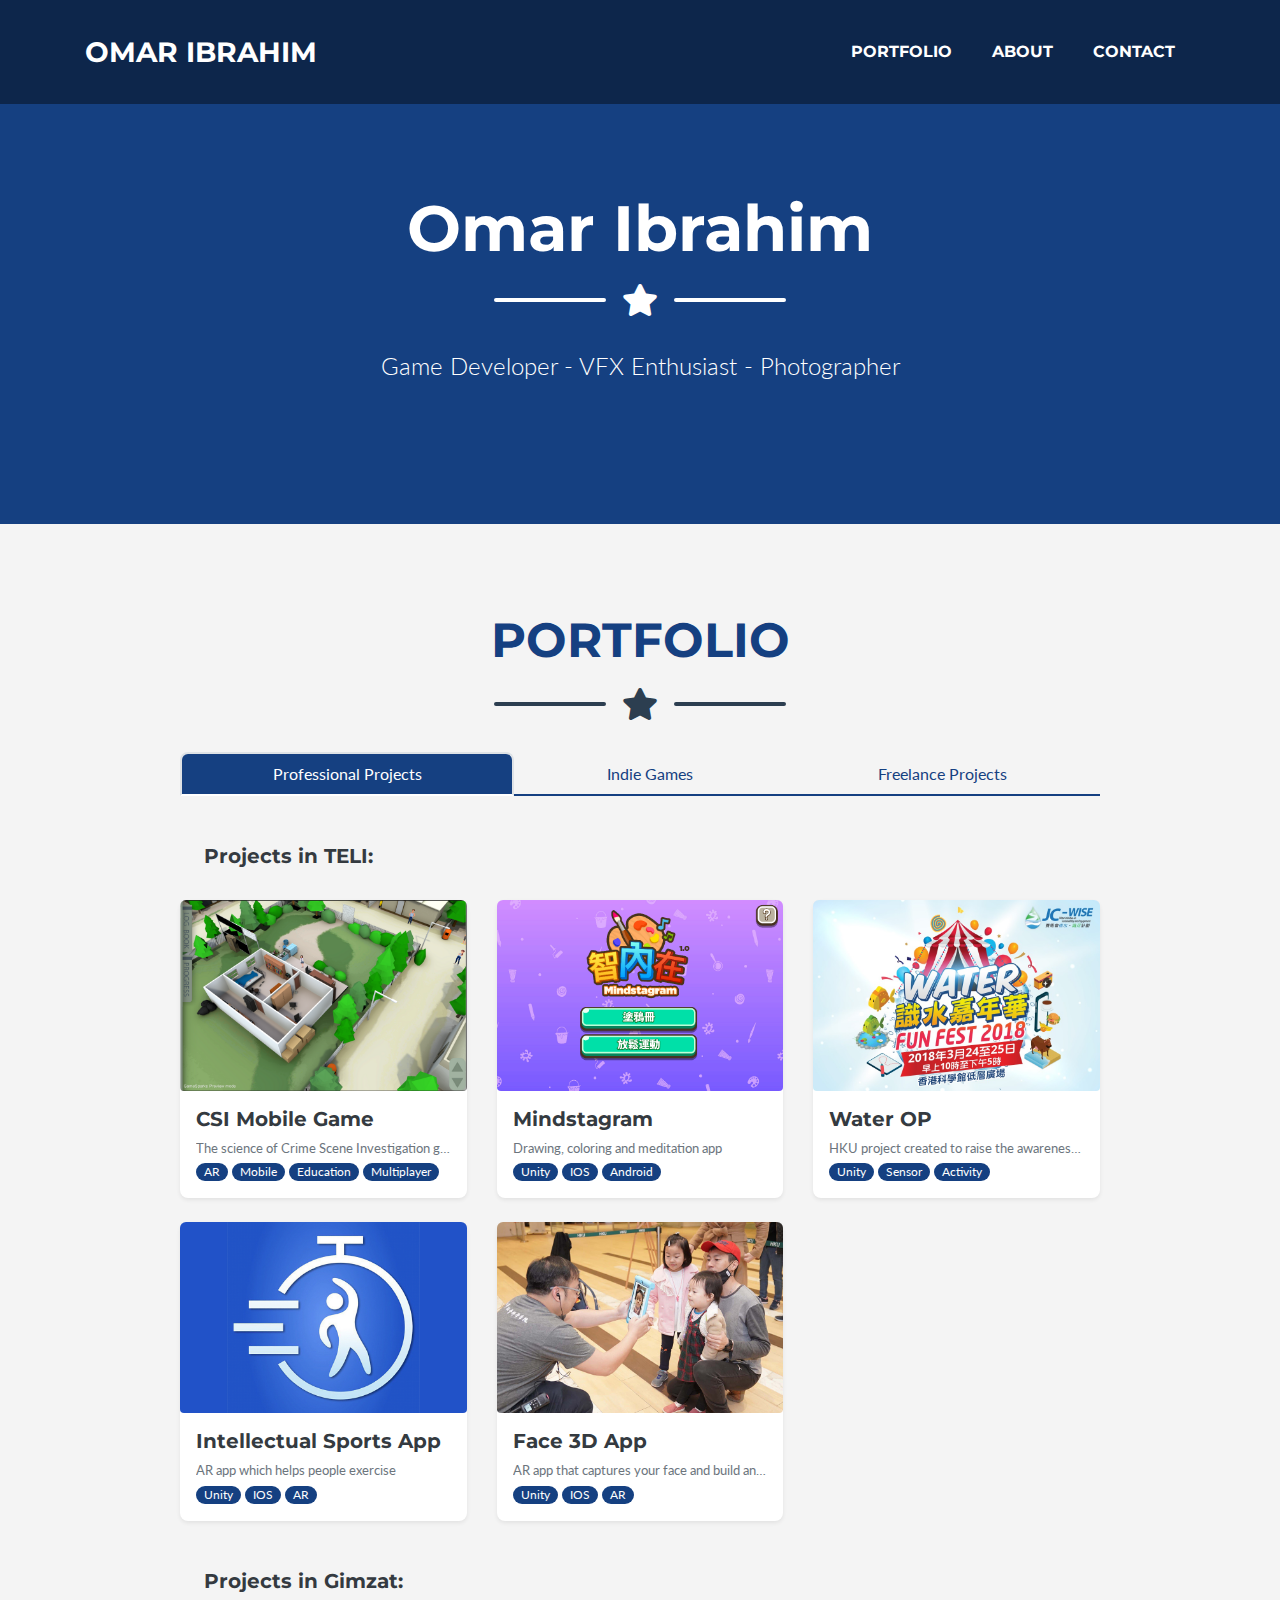
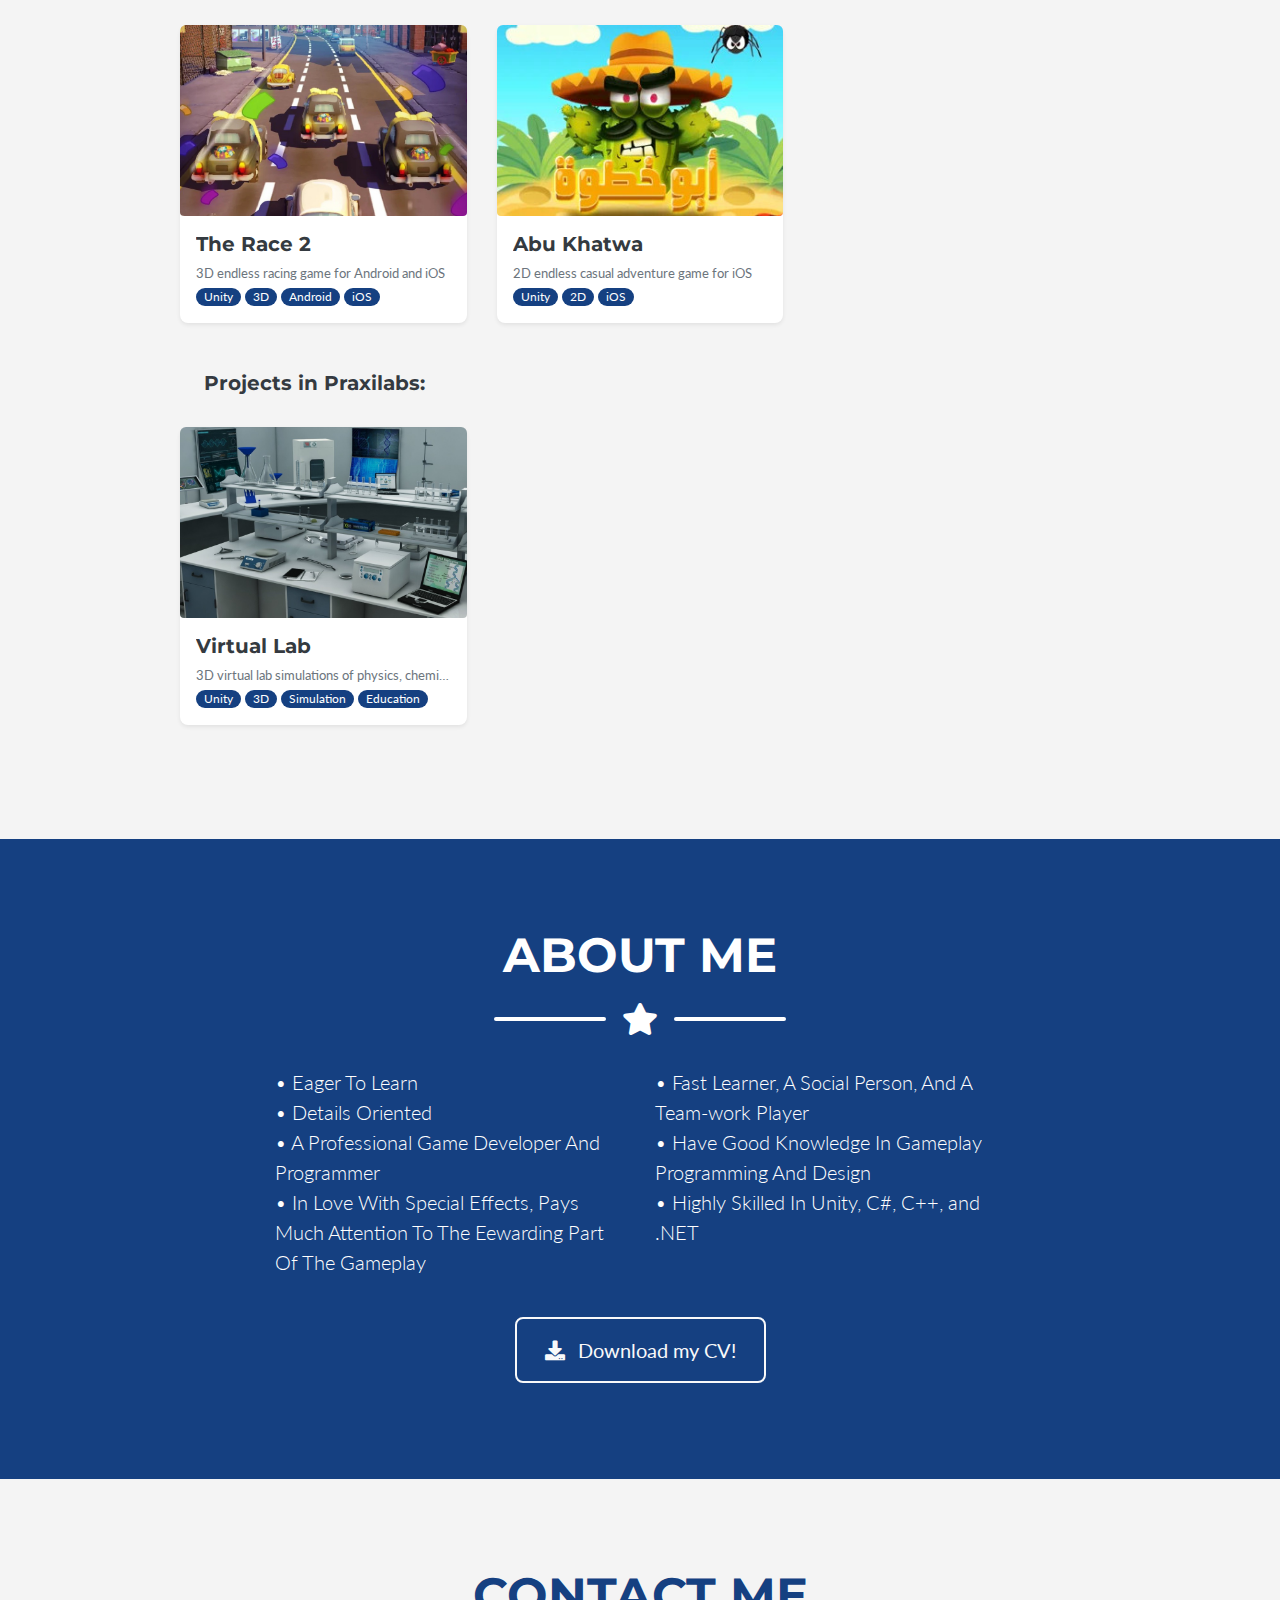
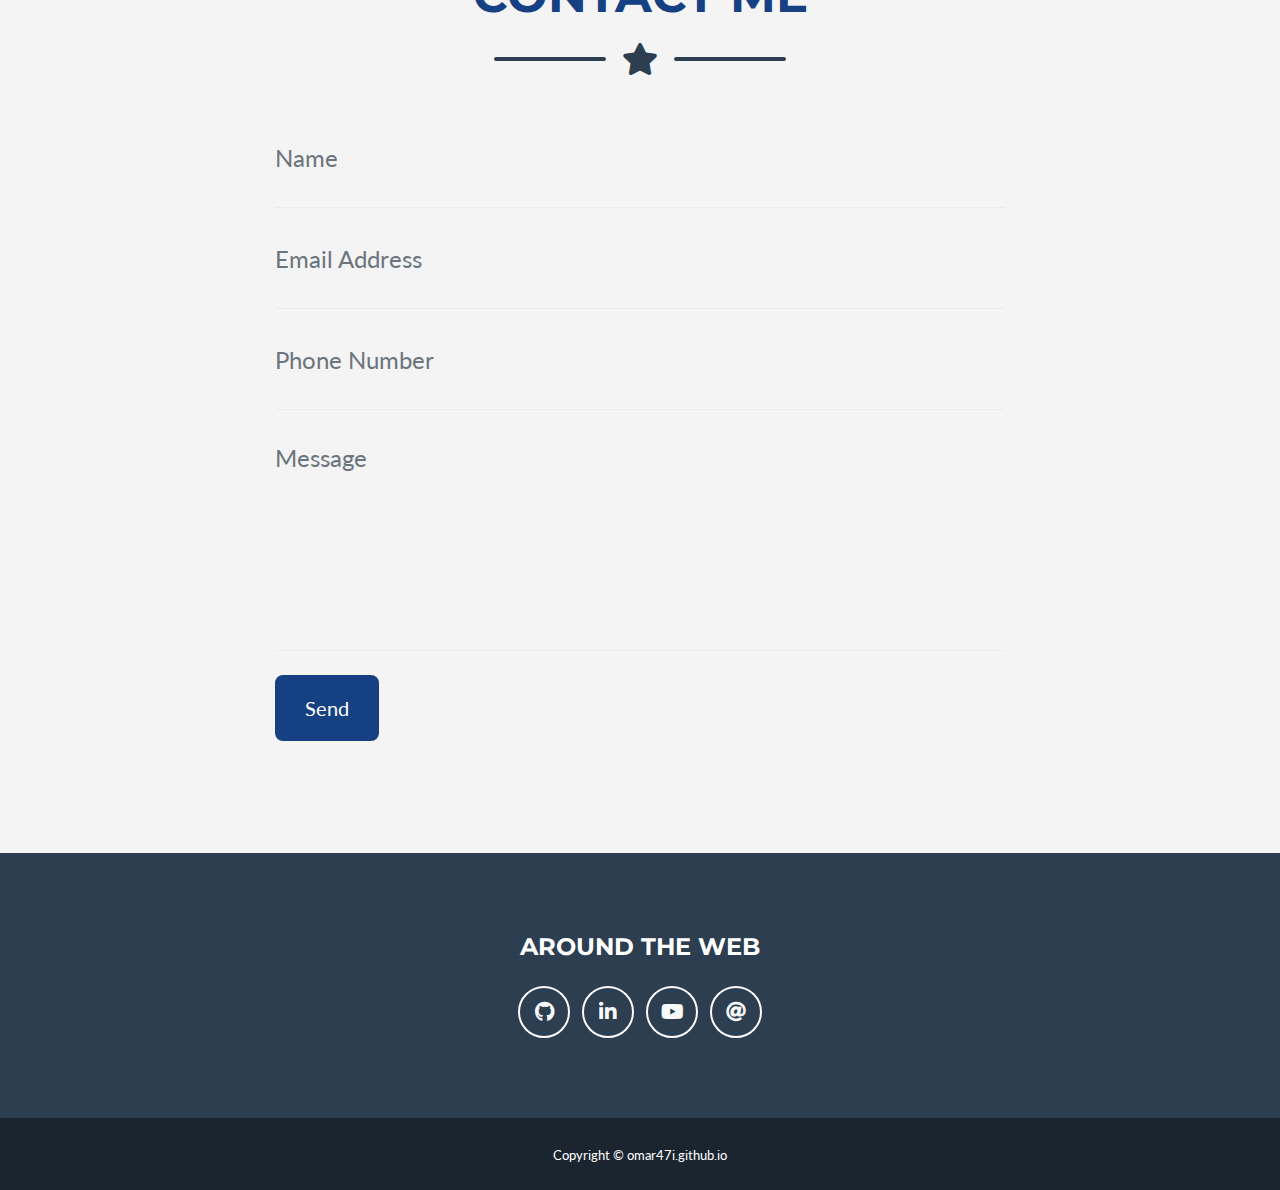
==== index.html @ 3591f4ec "update my CV" ====
﻿<!DOCTYPE html>
<html lang="en">

<head>

    <meta charset="utf-8">
    <meta name="viewport" content="width=device-width, initial-scale=1, shrink-to-fit=no">
    <meta name="description" content="A creative coding ADDICT">
    <meta name="author" content="Omar Ibrahim">

    <title>Omar Ibrahim | Portfolio</title>
    <link rel="shortcut icon" type="image/x-icon" href="favicon.ico" />

    <!-- Custom fonts for this theme -->
    <link href="vendor/fontawesome-free/css/all.min.css" rel="stylesheet" type="text/css">
    <link href="https://fonts.googleapis.com/css?family=Montserrat:400,700" rel="stylesheet" type="text/css">
    <link href="https://fonts.googleapis.com/css?family=Lato:400,700,400italic,700italic" rel="stylesheet"
        type="text/css">

    <!-- Theme CSS -->
    <link href="css/freelancer.css" rel="stylesheet">

</head>

<body id="page-top">

    <!-- Navigation -->
    <nav class="navbar navbar-expand-lg bg-secondary text-uppercase fixed-top" id="mainNav">
        <div class="container">
            <a class="navbar-brand js-scroll-trigger" href="#page-top">Omar Ibrahim</a>
            <button
                class="navbar-toggler navbar-toggler-right text-uppercase font-weight-bold bg-primary text-white rounded"
                type="button" data-toggle="collapse" data-target="#navbarResponsive" aria-controls="navbarResponsive"
                aria-expanded="false" aria-label="Toggle navigation">
                Menu
                <i class="fas fa-bars"></i>
            </button>
            <div class="collapse navbar-collapse" id="navbarResponsive">
                <ul class="navbar-nav ml-auto">
                    <li class="nav-item mx-0 mx-lg-1">
                        <a class="nav-link py-3 px-0 px-lg-3 rounded js-scroll-trigger" href="#portfolio">Portfolio</a>
                    </li>
                    <li class="nav-item mx-0 mx-lg-1">
                        <a class="nav-link py-3 px-0 px-lg-3 rounded js-scroll-trigger" href="#about">About</a>
                    </li>
                    <li class="nav-item mx-0 mx-lg-1">
                        <a class="nav-link py-3 px-0 px-lg-3 rounded js-scroll-trigger" href="#contact">Contact</a>
                    </li>
                </ul>
            </div>
        </div>
    </nav>

    <!-- Masthead -->
    <header class="masthead bg-primary text-white text-center">
        <div class="container d-flex align-items-center flex-column">

            <!-- Masthead Avatar Image -->
            <!--<img class="masthead-avatar mb-5" src="img/avataaars.svg" alt="">-->

            <!-- Masthead Heading -->
            <h1 class="masthead-heading <!--text-uppercase--> mb-0">Omar Ibrahim</h1>

            <!-- Icon Divider -->
            <div class="divider-custom divider-light">
                <div class="divider-custom-line"></div>
                <div class="divider-custom-icon">
                    <i class="fas fa-star"></i>
                </div>
                <div class="divider-custom-line"></div>
            </div>

            <!-- Masthead Subheading -->
            <p class="masthead-subheading font-weight-light mb-0">Game Developer - VFX Enthusiast - Photographer</p>
            <div class="divider-custom divider-light">
            </div>
            <!-- <a href="https://www.youracclaim.com/badges/35ee128e-a059-42f3-84da-2f9c64f313df" target="_blank">
                <img class="masthead-avatar" src="img/Cert.png" alt="">
            </a> -->
        </div>
    </header>

    <!-- Portfolio Section -->
    <section class="page-section portfolio" id="portfolio">
        <div class="container">

            <!-- Portfolio Section Heading -->
            <h2 class="page-section-heading text-center text-uppercase text-secondary mb-0">Portfolio</h2>

            <!-- Icon Divider -->
            <div class="divider-custom">
                <div class="divider-custom-line"></div>
                <div class="divider-custom-icon">
                    <i class="fas fa-star"></i>
                </div>
                <div class="divider-custom-line"></div>
            </div>

            <!-- tabs -->
            <div class="row justify-content-md-center">
                <div class="col-xs-10 col-md-10 col-xl-10">
                    <ul class="nav nav-tabs nav-pills nav-fill " role="tablist">

                        <li class="nav-item"> <a class="active nav-link" id="nav-professional-tab" data-toggle="tab"
                                href="#nav-professional" role="tab" aria-controls="nav-professional"
                                aria-selected="true">Professional Projects</a> </li>
                        <li class="nav-item"> <a class="nav-link" id="nav-indie-tab" data-toggle="tab" href="#nav-indie"
                                role="tab" aria-controls="nav-indie" aria-selected="false">Indie Games</a> </li>
                        <li class="nav-item"> <a class="nav-link" id="nav-freelance-tab" data-toggle="tab"
                                href="#nav-freelance" role="tab" aria-controls="nav-freelance"
                                aria-selected="false">Freelance Projects</a> </li>
                    </ul>
                    <div class="tab-content py-4 px-3 px-sm-0" id="nav-tabContent">

                        <!-- Indie Games -->
                        <div class="tab-pane fade" id="nav-indie" role="tabpanel" aria-labelledby="nav-indie-tab">
                            <div class="row">
                                <!-- Portfolio Item 1 -->
                                <div class="col-lg-4 col-md-6 mb-4">
                                    <div class=" bg-white rounded shadow-sm">
                                        <img src="img/portfolio/Snake3DMobile2App.png" alt=""
                                            class="img-fluid card-img-top">
                                        <div class="p-3 d-block">
                                            <h5> <a class="text-dark d-block text-truncate stretched-link"
                                                    data-toggle="modal" href="#modalSnake3DMobile">Snake 3D Mobile</a>
                                            </h5>
                                            <p class="d-block text-truncate small text-muted mb-0">Classic snake game
                                                ported from a PC project</p>
                                            <div class="badge badge-primary px-2 rounded-pill font-weight-normal">Unity
                                            </div>
                                            <div class="badge badge-primary px-2 rounded-pill font-weight-normal">
                                                Android</div>
                                            <div class="badge badge-primary px-2 rounded-pill font-weight-normal">
                                                Indie</div>
                                        </div>
                                    </div>
                                </div>

                                <!-- Portfolio Item 2 -->
                                <div class="col-lg-4 col-md-6 mb-4">
                                    <div class=" bg-white rounded shadow-sm">
                                        <img src="img/portfolio/memoryMatchOverwatchApp.png" alt=""
                                            class="img-fluid card-img-top">
                                        <div class="p-3 d-block">
                                            <h5> <a class="text-dark d-block text-truncate stretched-link"
                                                    data-toggle="modal" href="#modalMemoryMatchOverwatch">Memory Match -
                                                    Overwatch</a>
                                            </h5>
                                            <p class="d-block text-truncate small text-muted mb-0">Memory Matching cards
                                                game for mobile devices</p>
                                            <div class="badge badge-primary px-2 rounded-pill font-weight-normal">Unity
                                            </div>
                                            <div class="badge badge-primary px-2 rounded-pill font-weight-normal">2D
                                            </div>
                                            <div class="badge badge-primary px-2 rounded-pill font-weight-normal">
                                                Android</div>
                                        </div>
                                    </div>
                                </div>

                                <!-- Portfolio Item 3 -->
                                <div class="col-lg-4 col-md-6 mb-4">
                                    <div class=" bg-white rounded shadow-sm">
                                        <img src="img/portfolio/minesSweperApp.PNG" alt=""
                                            class="img-fluid card-img-top">
                                        <div class="p-3 d-block">
                                            <h5> <a class="text-dark d-block text-truncate stretched-link"
                                                    data-toggle="modal" href="#modalMinesSweeper">Mines Sweeper</a>
                                            </h5>
                                            <p class="d-block text-truncate small text-muted mb-0">a HTML 5 game made
                                                with pixi js</p>
                                            <div class="badge badge-primary px-2 rounded-pill font-weight-normal">HTML5
                                            </div>
                                            <div class="badge badge-primary px-2 rounded-pill font-weight-normal">2D
                                            </div>
                                            <div class="badge badge-primary px-2 rounded-pill font-weight-normal">
                                                PixiJS</div>
                                            <div class="badge badge-primary px-2 rounded-pill font-weight-normal">
                                                Web</div>
                                        </div>
                                    </div>
                                </div>

                                <!-- Portfolio Item 4 -->
                                <div class="col-lg-4 col-md-6 mb-4">
                                    <div class=" bg-white rounded shadow-sm">
                                        <img src="img/portfolio/verticalSlicesApp.png" alt=""
                                            class="img-fluid card-img-top">
                                        <div class="p-3 d-block">
                                            <h5> <a class="text-dark d-block text-truncate stretched-link"
                                                    data-toggle="modal" href="#modalVerticalSlices">Vertical Slices</a>
                                            </h5>
                                            <p class="d-block text-truncate small text-muted mb-0">a collection of
                                                different vertical slices</p>
                                            <div class="badge badge-primary px-2 rounded-pill font-weight-normal">Unity
                                            </div>
                                            <div class="badge badge-primary px-2 rounded-pill font-weight-normal">2D
                                            </div>
                                            <div class="badge badge-primary px-2 rounded-pill font-weight-normal">
                                                VerticalSlice</div>
                                        </div>
                                    </div>
                                </div>
                            </div>
                        </div>

                        <!-- Freelance Projects -->
                        <div class="tab-pane fade" id="nav-freelance" role="tabpanel"
                            aria-labelledby="nav-freelance-tab">
                            <div class="row">
                                <!-- Portfolio Item 1 -->
                                <div class="col-lg-4 col-md-6 mb-4">
                                    <div class=" bg-white rounded shadow-sm">
                                        <img src="img/portfolio/rlosApp1.jpg" alt="" class="img-fluid card-img-top">
                                        <div class="p-3 d-block">
                                            <h5> <a class="text-dark d-block text-truncate stretched-link"
                                                    data-toggle="modal" href="#modalRLOs">RLOs - Educational Games</a>
                                            </h5>
                                            <p class="d-block text-truncate small text-muted mb-0">RLOs - Educational
                                                Games</p>
                                            <div class="badge badge-primary px-2 rounded-pill font-weight-normal">Unity
                                            </div>
                                            <div class="badge badge-primary px-2 rounded-pill font-weight-normal">
                                                Android</div>
                                            <div class="badge badge-primary px-2 rounded-pill font-weight-normal">
                                                iOS</div>
                                            <div class="badge badge-primary px-2 rounded-pill font-weight-normal">
                                                Web</div>
                                        </div>
                                    </div>
                                </div>

                            </div>
                        </div>

                        <!-- Professional Projects -->
                        <div class="tab-pane fade show active" id="nav-professional" role="tabpanel"
                            aria-labelledby="nav-professional-tab">

                            <h5 class=" text-dark p-4">Projects in TELI:</h5>
                            <div class="row">
                                <!-- Portfolio Item 1 -->
                                <div class="col-lg-4 col-md-6 mb-4">
                                    <div class=" bg-white rounded shadow-sm">
                                        <img src="img/portfolio/CSI1.png" alt="" class="img-fluid card-img-top">
                                        <div class="p-3 d-block">
                                            <h5> <a class="text-dark d-block text-truncate stretched-link"
                                                    data-toggle="modal" href="#modalCSIGame">CSI Mobile Game</a></h5>
                                            <p class="d-block text-truncate small text-muted mb-0">The science of Crime
                                                Scene Investigation game</p>
                                            <div class="badge badge-primary px-2 rounded-pill font-weight-normal">AR
                                            </div>
                                            <div class="badge badge-primary px-2 rounded-pill font-weight-normal">Mobile
                                            </div>
                                            <div class="badge badge-primary px-2 rounded-pill font-weight-normal">
                                                Education</div>
                                            <div class="badge badge-primary px-2 rounded-pill font-weight-normal">
                                                Multiplayer</div>
                                        </div>
                                    </div>
                                </div>
                                <!-- Portfolio Item 2 -->
                                <div class="col-lg-4 col-md-6 mb-4">
                                    <div class=" bg-white rounded shadow-sm">
                                        <img src="img/portfolio/coloringApp.png" alt="" class="img-fluid card-img-top">
                                        <div class="p-3 d-block">
                                            <h5> <a class="text-dark d-block text-truncate stretched-link"
                                                    data-toggle="modal" href="#modalColoringApp">Mindstagram</a></h5>
                                            <p class="d-block text-truncate small text-muted mb-0">Drawing, coloring and
                                                meditation app</p>
                                            <div class="badge badge-primary px-2 rounded-pill font-weight-normal">Unity
                                            </div>
                                            <div class="badge badge-primary px-2 rounded-pill font-weight-normal">IOS
                                            </div>
                                            <div class="badge badge-primary px-2 rounded-pill font-weight-normal">
                                                Android</div>
                                        </div>
                                    </div>
                                </div>
                                <!-- Portfolio Item 3 -->
                                <div class="col-lg-4 col-md-6 mb-4">
                                    <div class=" bg-white rounded shadow-sm">
                                        <img src="img/portfolio/w00.jpg" alt="" class="img-fluid card-img-top">
                                        <div class="p-3 d-block">
                                            <h5> <a class="text-dark d-block text-truncate stretched-link"
                                                    data-toggle="modal" href="#modalWaterOP">Water OP</a></h5>
                                            <p class="d-block text-truncate small text-muted mb-0">HKU project created
                                                to raise
                                                the awareness of water
                                            </p>
                                            <div class="badge badge-primary px-2 rounded-pill font-weight-normal">Unity
                                            </div>
                                            <div class="badge badge-primary px-2 rounded-pill font-weight-normal">Sensor
                                            </div>
                                            <div class="badge badge-primary px-2 rounded-pill font-weight-normal">
                                                Activity</div>
                                        </div>
                                    </div>
                                </div>
                                <!-- Portfolio Item 4 -->
                                <div class="col-lg-4 col-md-6 mb-4">
                                    <div class=" bg-white rounded shadow-sm">
                                        <img src="img/portfolio/intellectualApp.jpg" alt=""
                                            class="img-fluid card-img-top">
                                        <div class="p-3 d-block">
                                            <h5> <a class="text-dark d-block text-truncate stretched-link"
                                                    data-toggle="modal" href="#modalIntellectualSportsApp">Intellectual
                                                    Sports App</a></h5>
                                            <p class="d-block text-truncate small text-muted mb-0">AR app which helps
                                                people exercise</p>
                                            <div class="badge badge-primary px-2 rounded-pill font-weight-normal">Unity
                                            </div>
                                            <div class="badge badge-primary px-2 rounded-pill font-weight-normal">IOS
                                            </div>
                                            <div class="badge badge-primary px-2 rounded-pill font-weight-normal">
                                                AR</div>
                                        </div>
                                    </div>
                                </div>
                                <!-- Portfolio Item 5 -->
                                <div class="col-lg-4 col-md-6 mb-4">
                                    <div class=" bg-white rounded shadow-sm">
                                        <img src="img/portfolio/face3dAvatarApp3.jpg" alt=""
                                            class="img-fluid card-img-top">
                                        <div class="p-3 d-block">
                                            <h5> <a class="text-dark d-block text-truncate stretched-link"
                                                    data-toggle="modal" href="#modalFace3DApp">Face 3D App</a></h5>
                                            <p class="d-block text-truncate small text-muted mb-0">AR app that captures
                                                your face and build an Avatar
                                                out of it
                                            </p>
                                            <div class="badge badge-primary px-2 rounded-pill font-weight-normal">Unity
                                            </div>
                                            <div class="badge badge-primary px-2 rounded-pill font-weight-normal">IOS
                                            </div>
                                            <div class="badge badge-primary px-2 rounded-pill font-weight-normal">
                                                AR</div>
                                        </div>
                                    </div>
                                </div>
                            </div>

                            <h5 class=" text-dark p-4">Projects in Gimzat:</h5>
                            <div class="row">
                                <!-- Portfolio Item 1 -->
                                <div class="col-lg-4 col-md-6 mb-4">
                                    <div class=" bg-white rounded shadow-sm">
                                        <img src="img/portfolio/theraceApp.jpg" alt="" class="img-fluid card-img-top">
                                        <div class="p-3 d-block">
                                            <h5> <a class="text-dark d-block text-truncate stretched-link"
                                                    data-toggle="modal" href="#modalTheRace2">The Race 2</a></h5>
                                            <p class="d-block text-truncate small text-muted mb-0">3D endless racing
                                                game for Android and iOS</p>
                                            <div class="badge badge-primary px-2 rounded-pill font-weight-normal">Unity
                                            </div>
                                            <div class="badge badge-primary px-2 rounded-pill font-weight-normal">3D
                                            </div>
                                            <div class="badge badge-primary px-2 rounded-pill font-weight-normal">
                                                Android</div>
                                            <div class="badge badge-primary px-2 rounded-pill font-weight-normal">
                                                iOS</div>
                                        </div>
                                    </div>
                                </div>
                                <!-- Portfolio Item 2 -->
                                <div class="col-lg-4 col-md-6 mb-4">
                                    <div class=" bg-white rounded shadow-sm">
                                        <img src="img/portfolio/abuKhatwaAppSmall.jpg" alt=""
                                            class="img-fluid card-img-top">
                                        <div class="p-3 d-block">
                                            <h5> <a class="text-dark d-block text-truncate stretched-link"
                                                    data-toggle="modal" href="#modalAbuKhatwa">Abu Khatwa</a></h5>
                                            <p class="d-block text-truncate small text-muted mb-0">2D endless casual
                                                adventure
                                                game for iOS</p>
                                            <div class="badge badge-primary px-2 rounded-pill font-weight-normal">Unity
                                            </div>
                                            <div class="badge badge-primary px-2 rounded-pill font-weight-normal">2D
                                            </div>
                                            <div class="badge badge-primary px-2 rounded-pill font-weight-normal">
                                                iOS</div>
                                        </div>
                                    </div>
                                </div>

                            </div>

                            <h5 class=" text-dark p-4">Projects in Praxilabs:</h5>
                            <div class="row">
                                <!-- Portfolio Item 1 -->
                                <div class="col-lg-4 col-md-6 mb-4">
                                    <div class=" bg-white rounded shadow-sm">
                                        <img src="img/portfolio/praxilabs.jpg" alt="" class="img-fluid card-img-top">
                                        <div class="p-3 d-block">
                                            <h5> <a class="text-dark d-block text-truncate stretched-link"
                                                    data-toggle="modal" href="#modalVirtualLab">Virtual Lab</a></h5>
                                            <p class="d-block text-truncate small text-muted mb-0">3D virtual lab
                                                simulations of physics, chemistry and biology</p>
                                            <div class="badge badge-primary px-2 rounded-pill font-weight-normal">Unity
                                            </div>
                                            <div class="badge badge-primary px-2 rounded-pill font-weight-normal">3D
                                            </div>
                                            <div class="badge badge-primary px-2 rounded-pill font-weight-normal">
                                                Simulation</div>
                                            <div class="badge badge-primary px-2 rounded-pill font-weight-normal">
                                                Education</div>
                                        </div>
                                    </div>
                                </div>
                            </div>

                        </div>
                    </div>

                </div>
            </div>
            <!-- /.tabs -->
        </div>
    </section>

    <!-- About Section -->
    <section class="page-section bg-primary text-white mb-0" id="about">
        <div class="container">

            <!-- About Section Heading -->
            <h2 class="page-section-heading text-center text-uppercase text-white">About Me</h2>

            <!-- Icon Divider -->
            <div class="divider-custom divider-light">
                <div class="divider-custom-line"></div>
                <div class="divider-custom-icon">
                    <i class="fas fa-star"></i>
                </div>
                <div class="divider-custom-line"></div>
            </div>

            <!-- About Section Content -->
            <div class="row">
                <div class="col-lg-4 ml-auto">
                    <!--<p class="lead">Freelancer is a free bootstrap theme created by Start Bootstrap. The download includes the complete source files including HTML, CSS, and JavaScript as well as optional SASS stylesheets for easy customization.</p>-->
                    <p class="lead">
                        • Eager To Learn<br />
                        • Details Oriented<br />
                        • A Professional Game Developer And Programmer<br />
                        • In Love With Special Effects, Pays Much Attention To The Eewarding Part Of The Gameplay</p>
                </div>
                <div class="col-lg-4 mr-auto">
                    <!--<p class="lead">You can create your own custom avatar for the masthead, change the icon in the dividers, and add your email address to the contact form to make it fully functional!</p>-->
                    <p class="lead">
                        • Fast Learner, A Social Person, And A Team-work Player<br />
                        • Have Good Knowledge In Gameplay Programming And Design<br />
                        • Highly Skilled In Unity, C#, C++, and .NET</p>
                </div>
            </div>

            <!-- About Section Button -->
            <div class="text-center mt-4">
                <a class="btn btn-xl btn-outline-light" href="OmarIbrahimCV.pdf" target="_blank" download>
                    <i class="fas fa-download mr-2"></i>
                    Download my CV!
                </a>
            </div>

        </div>
    </section>

    <!-- Contact Section -->
    <section class="page-section" id="contact">
        <div class="container">

            <!-- Contact Section Heading -->
            <h2 class="page-section-heading text-center text-uppercase text-secondary mb-0">Contact Me</h2>

            <!-- Icon Divider -->
            <div class="divider-custom">
                <div class="divider-custom-line"></div>
                <div class="divider-custom-icon">
                    <i class="fas fa-star"></i>
                </div>
                <div class="divider-custom-line"></div>
            </div>

            <!-- Contact Section Form -->
            <div class="row">
                <div class="col-lg-8 mx-auto">
                    <!-- To configure the contact form email address, go to mail/contact_me.php and update the email address in the PHP file on line 19. -->
                    <form name="sentMessage" id="contactForm" novalidate="novalidate">
                        <div class="control-group">
                            <div class="form-group floating-label-form-group controls mb-0 pb-2">
                                <label>Name</label>
                                <input class="form-control" id="name" type="text" placeholder="Name" required="required"
                                    data-validation-required-message="Please enter your name.">
                                <p class="help-block text-danger"></p>
                            </div>
                        </div>
                        <div class="control-group">
                            <div class="form-group floating-label-form-group controls mb-0 pb-2">
                                <label>Email Address</label>
                                <input class="form-control" id="email" type="email" placeholder="Email Address"
                                    required="required"
                                    data-validation-required-message="Please enter your email address.">
                                <p class="help-block text-danger"></p>
                            </div>
                        </div>
                        <div class="control-group">
                            <div class="form-group floating-label-form-group controls mb-0 pb-2">
                                <label>Phone Number</label>
                                <input class="form-control" id="phone" type="tel" placeholder="Phone Number"
                                    required="required"
                                    data-validation-required-message="Please enter your phone number.">
                                <p class="help-block text-danger"></p>
                            </div>
                        </div>
                        <div class="control-group">
                            <div class="form-group floating-label-form-group controls mb-0 pb-2">
                                <label>Message</label>
                                <textarea class="form-control" id="message" rows="5" placeholder="Message"
                                    required="required"
                                    data-validation-required-message="Please enter a message."></textarea>
                                <p class="help-block text-danger"></p>
                            </div>
                        </div>
                        <br>
                        <div id="success"></div>
                        <div class="form-group">
                            <button type="submit" class="btn btn-primary btn-xl" id="sendMessageButton">Send</button>
                        </div>
                    </form>
                </div>
            </div>

        </div>
    </section>

    <!-- Footer -->
    <footer class="footer text-center">
        <div class="container">
            <div class="row">

                <!-- Footer Location -->
                <!--<div class="col-lg-4 mb-5 mb-lg-0">
          <h4 class="text-uppercase mb-4">Location</h4>
          <p class="lead mb-0">2215 John Daniel Drive
            <br>Clark, MO 65243</p>
        </div>-->

                <!-- Footer Social Icons -->
                <div class="col-lg-12 mb-5 mb-lg-0">
                    <h4 class="text-uppercase mb-4">Around the Web</h4>
                    <a class="btn btn-outline-light btn-social mx-1" href="https://github.com/omar47i" target="_blank">
                        <i class="fab fa-fw fa-github"></i>

                    </a>
                    <a class="btn btn-outline-light btn-social mx-1"
                        href="https://www.linkedin.com/in/omar-ibrahim-2510b7a6" target="_blank">
                        <i class="fab fa-fw fa-linkedin-in"></i>
                    </a>
                    <a class="btn btn-outline-light btn-social mx-1"
                        href="https://www.youtube.com/channel/UC0ctLPGjaDd4ZpjNkvMKn-g" target="_blank">
                        <i class="fab fa-fw fa-youtube"></i>
                    </a>
                    <a class="btn btn-outline-light btn-social mx-1" href="mailto:os1991ai@gmail.com" target="_blank">
                        <i class="fas fa-fw fa-at"></i>
                    </a>
                </div>

                <!-- Footer About Text -->
                <!--<div class="col-lg-4">
          <h4 class="text-uppercase mb-4">About Freelancer</h4>
          <p class="lead mb-0">Freelance is a free to use, MIT licensed Bootstrap theme created by
            <a href="http://startbootstrap.com">Start Bootstrap</a>.</p>
        </div>-->

            </div>
        </div>
    </footer>

    <!-- Copyright Section -->
    <section class="copyright py-4 text-center text-white">
        <div class="container">
            <small>Copyright &copy; omar47i.github.io</small>
        </div>
    </section>

    <!-- Scroll to Top Button (Only visible on small and extra-small screen sizes) -->
    <div class="scroll-to-top d-lg-none position-fixed ">
        <a class="js-scroll-trigger d-block text-center text-white rounded" href="#page-top">
            <i class="fa fa-chevron-up"></i>
        </a>
    </div>

    <!-- Portfolio Modals -->

    <!-- Portfolio Modal 1 -->
    <div class="portfolio-modal modal fade" id="modalBookAsset" tabindex="-1" role="dialog"
        aria-labelledby="portfolioModal1Label" aria-hidden="true">
        <div class="modal-dialog modal-xl" role="document">
            <div class="modal-content">
                <button type="button" class="close" data-dismiss="modal" aria-label="Close">
                    <span aria-hidden="true">
                        <i class="fas fa-times"></i>
                    </span>
                </button>
                <div class="modal-body text-center">
                    <div class="container">
                        <div class="row justify-content-center">
                            <div class="col-lg-8">
                                <!-- Portfolio Modal - Title -->
                                <h2 class="portfolio-modal-title text-secondary text-uppercase mb-0">Book - Page Curl
                                </h2>
                                <!-- Icon Divider -->
                                <div class="divider-custom">
                                    <div class="divider-custom-line"></div>
                                    <div class="divider-custom-icon">
                                        <i class="fas fa-star"></i>
                                    </div>
                                    <div class="divider-custom-line"></div>
                                </div>
                                <!-- Portfolio Modal - Image -->
                                <img class="img-fluid rounded mb-5" src="img/portfolio/bookPro.jpg" alt="">
                                <!-- Portfolio Modal - Text -->
                                <p class="mb-3"><a
                                        href="https://assetstore.unity.com/packages/tools/gui/book-page-curl-pro-77222"
                                        target="_blank">Book - Page Curl Pro</a> is a Unity3d asset that can help you to
                                    create a book with page curling effect using Unity3d native GUI system (UGUI). The
                                    asset supports different Canvas modes, transparent pages and adding UI elements in
                                    pages</p>
                                <p class="mb-3"><a
                                        href="http://www.cheesegames.net/games/1100/index.php?gameDataId=1100/"
                                        target="_blank">Live WebGL Demo</a> </p>
                                <p class="mb-3">The Pro version is much more harder to configure than the free version,
                                    if you don't need the extra features in the pro version just download the free
                                    version <a href="http://u3d.as/odF" target="_blank">Here</a> </p>
                                <div class="embed-responsive embed-responsive-16by9 mb-5">
                                    <iframe class="embed-responsive-item"
                                        src="https://www.youtube.com/embed/lCVxdiJjfC4"></iframe>
                                </div>
                                <button class="btn btn-primary" href="#" data-dismiss="modal">
                                    <i class="fas fa-times fa-fw"></i>
                                    Close Window
                                </button>
                            </div>
                        </div>
                    </div>
                </div>
            </div>
        </div>
    </div>

    <!-- Portfolio Modal 2 -->
    <div class="portfolio-modal modal fade" id="modalRopeEditor" tabindex="-1" role="dialog"
        aria-labelledby="portfolioModal2Label" aria-hidden="true">
        <div class="modal-dialog modal-xl" role="document">
            <div class="modal-content">
                <button type="button" class="close" data-dismiss="modal" aria-label="Close">
                    <span aria-hidden="true">
                        <i class="fas fa-times"></i>
                    </span>
                </button>
                <div class="modal-body text-center">
                    <div class="container">
                        <div class="row justify-content-center">
                            <div class="col-lg-8">
                                <!-- Portfolio Modal - Title -->
                                <h2 class="portfolio-modal-title text-secondary text-uppercase mb-0">2D Rope Editor</h2>
                                <!-- Icon Divider -->
                                <div class="divider-custom">
                                    <div class="divider-custom-line"></div>
                                    <div class="divider-custom-icon">
                                        <i class="fas fa-star"></i>
                                    </div>
                                    <div class="divider-custom-line"></div>
                                </div>
                                <!-- Portfolio Modal - Image -->
                                <img class="img-fluid rounded mb-5" src="img/portfolio/ropeEditorPromo.jpg" alt="">
                                <!-- Portfolio Modal - Text -->
                                <p class="mb-5 text-left"><a
                                        href="https://assetstore.unity.com/packages/tools/sprite-management/2d-rope-editor-62300">2D
                                        Rope Editor</a> is a simple but powerful rope editor for Unity. It is an
                                    enhanced version of the rope editor that I created for my game (<a
                                        href="https://goo.gl/3gttXU">Dabdob</a>).
                                    <br />Features:
                                    <br />• Simple and easy to use.
                                    <br />• Configurable physics.
                                    <br />• Standard editing (shift to add, ctrl to delete, undo, redo, snapping and
                                    aligning).
                                </p>
                                <div class="embed-responsive embed-responsive-16by9 mb-5">
                                    <iframe class="embed-responsive-item"
                                        src="https://www.youtube.com/embed/r4kdLp4dCjc?start=48"></iframe>
                                </div>
                                <button class="btn btn-primary" href="#" data-dismiss="modal">
                                    <i class="fas fa-times fa-fw"></i>
                                    Close Window
                                </button>
                            </div>
                        </div>
                    </div>
                </div>
            </div>
        </div>
    </div>

    <!-- Portfolio Modal 3 -->
    <div class="portfolio-modal modal fade" id="modalCrossSectionShader" tabindex="-1" role="dialog"
        aria-labelledby="portfolioModal3Label" aria-hidden="true">
        <div class="modal-dialog modal-xl" role="document">
            <div class="modal-content">
                <button type="button" class="close" data-dismiss="modal" aria-label="Close">
                    <span aria-hidden="true">
                        <i class="fas fa-times"></i>
                    </span>
                </button>
                <div class="modal-body text-center">
                    <div class="container">
                        <div class="row justify-content-center">
                            <div class="col-lg-8">
                                <!-- Portfolio Modal - Title -->
                                <h2 class="portfolio-modal-title text-secondary text-uppercase mb-0">Cross Sectioning
                                    Shaders</h2>
                                <!-- Icon Divider -->
                                <div class="divider-custom">
                                    <div class="divider-custom-line"></div>
                                    <div class="divider-custom-icon">
                                        <i class="fas fa-star"></i>
                                    </div>
                                    <div class="divider-custom-line"></div>
                                </div>
                                <!-- Portfolio Modal - Image -->
                                <img class="img-fluid rounded mb-5" src="img/portfolio/crossSectionShaderBig.png"
                                    alt="">
                                <!-- Portfolio Modal - Text -->
                                <p class="mb-5"><a
                                        href="https://assetstore.unity.com/packages/vfx/shaders/cross-section-66300"
                                        target="_blank">This Asset</a> includes different shaders to create a cross
                                    sectioning effect (cut part of meshes out), you can do partitioning using single
                                    plane or 3 planes, you can achieve the hatching effect for the cross section with
                                    the provided shaders </p>
                                <p class="mb-5"><a href="https://dandarawy.github.io/Unity3D-Cross-Section-Shader-Demo/"
                                        target="_blank">Live WebGL Demo</a></p>
                                <p class="mb-5"><a href="https://github.com/Dandarawy/Unity3DCrossSectionShader"
                                        target="_blank">Project On Github</a></p>
                                <div class="embed-responsive embed-responsive-16by9 mb-5">
                                    <iframe class="embed-responsive-item"
                                        src="https://www.youtube.com/embed/o8PdPdcbMzk?start=7"></iframe>
                                </div>
                                <button class="btn btn-primary" href="#" data-dismiss="modal">
                                    <i class="fas fa-times fa-fw"></i>
                                    Close Window
                                </button>
                            </div>
                        </div>
                    </div>
                </div>
            </div>
        </div>
    </div>

    <!-- Portfolio Modal 4 -->
    <div class="portfolio-modal modal fade" id="modalPolylineEditor" tabindex="-1" role="dialog"
        aria-labelledby="portfolioModal4Label" aria-hidden="true">
        <div class="modal-dialog modal-xl" role="document">
            <div class="modal-content">
                <button type="button" class="close" data-dismiss="modal" aria-label="Close">
                    <span aria-hidden="true">
                        <i class="fas fa-times"></i>
                    </span>
                </button>
                <div class="modal-body text-center">
                    <div class="container">
                        <div class="row justify-content-center">
                            <div class="col-lg-8">
                                <!-- Portfolio Modal - Title -->
                                <h2 class="portfolio-modal-title text-secondary text-uppercase mb-0">2D Poly-Line Editor
                                    for Unity</h2>
                                <!-- Icon Divider -->
                                <div class="divider-custom">
                                    <div class="divider-custom-line"></div>
                                    <div class="divider-custom-icon">
                                        <i class="fas fa-star"></i>
                                    </div>
                                    <div class="divider-custom-line"></div>
                                </div>
                                <!-- Portfolio Modal - Image -->
                                <img class="img-fluid rounded mb-5" src="img/portfolio/polyLineEditorBig.png" alt="">
                                <!-- Portfolio Modal - Text -->
                                <p class="mb-5">This <a
                                        href="https://assetstore.unity.com/packages/tools/polyline-editor-60300"
                                        target="_blank">Poly-Line editor</a> can help you define some points in editor
                                    that can be used later in runtime without having to add empty objects to the scene
                                    to define those points. The editor can be extended for different usages, an example
                                    of extending this editor to create a simple 2d terrain editor is included in the
                                    asset</p>
                                <p class="mb-5">The editor is easy to use, works based on standard unity controls (shift
                                    to add, ctrl to delete), supports undoing and redoing and implements snapping and
                                    aligning functionality</p>
                                <div class="embed-responsive embed-responsive-16by9 mb-5">
                                    <iframe class="embed-responsive-item"
                                        src="https://www.youtube.com/embed/C5Ze_egQFPk"></iframe>
                                </div>
                                <button class="btn btn-primary" href="#" data-dismiss="modal">
                                    <i class="fas fa-times fa-fw"></i>
                                    Close Window
                                </button>
                            </div>
                        </div>
                    </div>
                </div>
            </div>
        </div>
    </div>

    <!-- Portfolio Modal 5 -->
    <div class="portfolio-modal modal fade" id="modalGlobeDataVisualizer" tabindex="-1" role="dialog"
        aria-labelledby="portfolioModal5Label" aria-hidden="true">
        <div class="modal-dialog modal-xl" role="document">
            <div class="modal-content">
                <button type="button" class="close" data-dismiss="modal" aria-label="Close">
                    <span aria-hidden="true">
                        <i class="fas fa-times"></i>
                    </span>
                </button>
                <div class="modal-body text-center">
                    <div class="container">
                        <div class="row justify-content-center">
                            <div class="col-lg-8">
                                <!-- Portfolio Modal - Title -->
                                <h2 class="portfolio-modal-title text-secondary text-uppercase mb-0">Unity3d Globe Data
                                    Visualizer</h2>
                                <!-- Icon Divider -->
                                <div class="divider-custom">
                                    <div class="divider-custom-line"></div>
                                    <div class="divider-custom-icon">
                                        <i class="fas fa-star"></i>
                                    </div>
                                    <div class="divider-custom-line"></div>
                                </div>
                                <!-- Portfolio Modal - Image -->
                                <img class="img-fluid rounded mb-5" src="img/portfolio/globeBig.jpg" alt="">
                                <!-- Portfolio Modal - Text -->
                                <p class="mb-5"><a
                                        href="https://assetstore.unity.com/packages/templates/systems/globe-data-visualizer-80008"
                                        target="_blank">Globe - Data Visualizer</a> is a Unity3d Implementation for
                                    WebGL-Globe created by Google Data Arts Team. This is a complete project for
                                    visualizing latitude longitude based information. You can simply extend it by adding
                                    your own data to create your globe</p>
                                <p class="mb-5"><a href="https://dandarawy.github.io/Unity3D-Globe/"
                                        target="_blank">WebGL Demo</a> | <a
                                        href="https://github.com/Dandarawy/Unity3D-Globe" target="_blank">Project On
                                        Github</a></p>
                                <div class="embed-responsive embed-responsive-16by9 mb-5">
                                    <iframe class="embed-responsive-item"
                                        src="https://www.youtube.com/embed/jl3k9cEu65g"></iframe>
                                </div>
                                <button class="btn btn-primary" href="#" data-dismiss="modal">
                                    <i class="fas fa-times fa-fw"></i>
                                    Close Window
                                </button>
                            </div>
                        </div>
                    </div>
                </div>
            </div>
        </div>
    </div>

    <!-- Portfolio Modal 6 -->
    <div class="portfolio-modal modal fade" id="modalDabdob" tabindex="-1" role="dialog"
        aria-labelledby="portfolioModal6Label" aria-hidden="true">
        <div class="modal-dialog modal-xl" role="document">
            <div class="modal-content">
                <button type="button" class="close" data-dismiss="modal" aria-label="Close">
                    <span aria-hidden="true">
                        <i class="fas fa-times"></i>
                    </span>
                </button>
                <div class="modal-body text-center">
                    <div class="container">
                        <div class="row justify-content-center">
                            <div class="col-lg-8">
                                <!-- Portfolio Modal - Title -->
                                <h2 class="portfolio-modal-title text-secondary text-uppercase mb-0">Dabdob</h2>
                                <!-- Icon Divider -->
                                <div class="divider-custom">
                                    <div class="divider-custom-line"></div>
                                    <div class="divider-custom-icon">
                                        <i class="fas fa-star"></i>
                                    </div>
                                    <div class="divider-custom-line"></div>
                                </div>
                                <!-- Portfolio Modal - Image -->
                                <img class="img-fluid rounded mb-5" src="img/portfolio/dabdob.png" alt="">
                                <!-- Portfolio Modal - Text -->
                                <p class="mb-5">Dabdob is a 2d physics puzzle game available for FREE for <a
                                        href="https://play.google.com/store/apps/details?id=com.PerfectPixel.Dabdob"
                                        target="_blank">Android</a> and <a
                                        href="https://www.microsoft.com/en-gb/p/dabdob/9nblggh68h6p"
                                        target="_blank">Windows Phone</a>. The game won <b><i>Honorable Mention</i></b>
                                    prize in <b><i>Game Developer Contest 2016</i></b> and nominated for <a
                                        href="https://mena.imgawards.com/winners-nominees/1st-imga-mena/"> IMGA MENA
                                    </a></p>
                                <div class="embed-responsive embed-responsive-16by9 mb-5">
                                    <iframe class="embed-responsive-item"
                                        src="https://www.youtube.com/embed/DKeuFmsYsbI?start=83"></iframe>
                                </div>

                                <button class="btn btn-primary" href="#" data-dismiss="modal">
                                    <i class="fas fa-times fa-fw"></i>
                                    Close Window
                                </button>
                            </div>
                        </div>
                    </div>
                </div>
            </div>
        </div>
    </div>

    <!-- Portfolio Modal 7 -->
    <div class="portfolio-modal modal fade" id="modalMediaWar" tabindex="-1" role="dialog"
        aria-labelledby="portfolioModal7Label" aria-hidden="true">
        <div class="modal-dialog modal-xl" role="document">
            <div class="modal-content">
                <button type="button" class="close" data-dismiss="modal" aria-label="Close">
                    <span aria-hidden="true">
                        <i class="fas fa-times"></i>
                    </span>
                </button>
                <div class="modal-body text-center">
                    <div class="container">
                        <div class="row justify-content-center">
                            <div class="col-lg-8">
                                <!-- Portfolio Modal - Title -->
                                <h2 class="portfolio-modal-title text-secondary text-uppercase mb-0">Media War</h2>
                                <!-- Icon Divider -->
                                <div class="divider-custom">
                                    <div class="divider-custom-line"></div>
                                    <div class="divider-custom-icon">
                                        <i class="fas fa-star"></i>
                                    </div>
                                    <div class="divider-custom-line"></div>
                                </div>
                                <!-- Portfolio Modal - Image -->
                                <img class="img-fluid rounded mb-5" src="img/portfolio/MediaWarWide.png" alt="">
                                <!-- Portfolio Modal - Text -->
                                <p class="mb-5">Media War is a casual 2d multiplayer game for handheld devices, it has
                                    been originally developed in GGJ 2018. The game is under development now and will be
                                    released soon;)</p>
                                <div class="embed-responsive embed-responsive-16by9 mb-5">
                                    <iframe class="embed-responsive-item"
                                        src="https://www.youtube.com/embed/nCWX8nTtvNo"></iframe>
                                </div>
                                <button class="btn btn-primary" href="#" data-dismiss="modal">
                                    <i class="fas fa-times fa-fw"></i>
                                    Close Window
                                </button>
                            </div>
                        </div>
                    </div>
                </div>
            </div>
        </div>
    </div>

    <!-- Portfolio Modal 8 -->
    <div class="portfolio-modal modal fade" id="modalPointCloud" tabindex="-1" role="dialog"
        aria-labelledby="modalPointCloudLabel" aria-hidden="true">
        <div class="modal-dialog modal-xl" role="document">
            <div class="modal-content">
                <button type="button" class="close" data-dismiss="modal" aria-label="Close">
                    <span aria-hidden="true">
                        <i class="fas fa-times"></i>
                    </span>
                </button>
                <div class="modal-body text-center">
                    <div class="container">
                        <div class="row justify-content-center">
                            <div class="col-lg-8">
                                <!-- Portfolio Modal - Title -->
                                <h2 class="portfolio-modal-title text-secondary text-uppercase mb-0">Point Cloud Viewer
                                </h2>
                                <!-- Icon Divider -->
                                <div class="divider-custom">
                                    <div class="divider-custom-line"></div>
                                    <div class="divider-custom-icon">
                                        <i class="fas fa-star"></i>
                                    </div>
                                    <div class="divider-custom-line"></div>
                                </div>
                                <!-- Portfolio Modal - Image -->
                                <img class="img-fluid rounded mb-5" src="img/portfolio/pointCloud.png" alt="">
                                <!-- Portfolio Modal - Text -->
                                <p class="mb-5">This viewer has been created to be integrated in a bigger project, This
                                    viewer loads data from specific file format and view it with some color coding and
                                    allow the user to navigate using Arcball camera controls. The project has been
                                    developed using <b><i>OpenTK</i></b> (C# OpenGL Wrapper) based on the client
                                    request.</p>
                                <button class="btn btn-primary" href="#" data-dismiss="modal">
                                    <i class="fas fa-times fa-fw"></i>
                                    Close Window
                                </button>
                            </div>
                        </div>
                    </div>
                </div>
            </div>
        </div>
    </div>

    <!-- Portfolio RLOs -->
    <div class="portfolio-modal modal fade" id="modalRLOs" tabindex="-1" role="dialog" aria-labelledby="modalRLOsLabel"
        aria-hidden="true">
        <div class="modal-dialog modal-xl" role="document">
            <div class="modal-content">
                <button type="button" class="close" data-dismiss="modal" aria-label="Close">
                    <span aria-hidden="true">
                        <i class="fas fa-times"></i>
                    </span>
                </button>
                <div class="modal-body text-center">
                    <div class="container">
                        <div class="row justify-content-center">
                            <div class="col-lg-8">
                                <!-- Portfolio Modal - Title -->
                                <h2 class="portfolio-modal-title text-secondary text-uppercase mb-0">RLOs - Educational
                                    Games</h2>
                                <!-- Icon Divider -->
                                <div class="divider-custom">
                                    <div class="divider-custom-line"></div>
                                    <div class="divider-custom-icon">
                                        <i class="fas fa-star"></i>
                                    </div>
                                    <div class="divider-custom-line"></div>
                                </div>
                                <!-- Portfolio Modal - Images -->
                                <div class='row mb-5'>
                                    <div id="gallery-carousel-rlos" class="carousel slide " data-ride="carousel">
                                        <ol class="carousel-indicators">
                                            <li data-target="#gallery-carousel-rlos" data-slide-to="0" class="active">
                                            </li>
                                            <li data-target="#gallery-carousel-rlos" data-slide-to="1"></li>
                                            <li data-target="#gallery-carousel-rlos" data-slide-to="2"></li>
                                        </ol>
                                        <div class="carousel-inner">
                                            <div class="carousel-item active">
                                                <img class="img-fluid rounded" src="img/portfolio/rlosApp2.jpg"
                                                    alt="RLOs">
                                            </div>
                                            <div class="carousel-item">
                                                <img class="img-fluid rounded " src="img/portfolio/rlosApp3.jpg"
                                                    alt="RLOs">
                                            </div>
                                            <div class="carousel-item">
                                                <img class="img-fluid rounded " src="img/portfolio/rlosApp4.jpg"
                                                    alt="RLOs">
                                            </div>
                                        </div>
                                        <a data-slide="prev" href="#gallery-carousel-rlos"
                                            class="carousel-control-prev"><span
                                                class="carousel-control-prev-icon"></span></a>
                                        <a data-slide="next" href="#gallery-carousel-rlos"
                                            class="carousel-control-next"><span
                                                class="carousel-control-next-icon"></span></a>
                                    </div>

                                </div>
                                <!-- Portfolio Modal - Text -->
                                <p class="mb-5">RLOs is a set of educational games that teaches school students
                                    different kind of mathematical and scientific subject in a fun and interactive way
                                    through introducing the scientific content as a game that a student has to win
                                    inorder
                                    to achieve some result.
                                    The set of games are built using Unity and are ported to multiple platforms
                                    including Android,
                                    iOS, Windows, and Web.
                                </p>


                                <button class="btn btn-primary" href="#" data-dismiss="modal">
                                    <i class="fas fa-times fa-fw"></i>
                                    Close Window
                                </button>
                            </div>
                        </div>
                    </div>
                </div>
            </div>
        </div>
    </div>

    <!-- Portfolio Modal CSI Game -->
    <div class="portfolio-modal modal fade" id="modalCSIGame" tabindex="-1" role="dialog"
        aria-labelledby="modalCSIGameLabel" aria-hidden="true">
        <div class="modal-dialog modal-xl" role="document">
            <div class="modal-content">
                <button type="button" class="close" data-dismiss="modal" aria-label="Close">
                    <span aria-hidden="true">
                        <i class="fas fa-times"></i>
                    </span>
                </button>
                <div class="modal-body text-center">
                    <div class="container">
                        <div class="row justify-content-center">
                            <div class="col-lg-8">
                                <!-- Portfolio Modal - Title -->
                                <h2 class="portfolio-modal-title text-secondary text-uppercase mb-0">CSI Mobile Game
                                </h2>
                                <!-- Icon Divider -->
                                <div class="divider-custom">
                                    <div class="divider-custom-line"></div>
                                    <div class="divider-custom-icon">
                                        <i class="fas fa-star"></i>
                                    </div>
                                    <div class="divider-custom-line"></div>
                                </div>
                                <!-- Portfolio Modal - Images -->
                                <div class='row mb-5'>
                                    <div id="gallery-carousel-csi" class="carousel slide " data-ride="carousel">
                                        <ol class="carousel-indicators">
                                            <li data-target="#gallery-carousel-csi" data-slide-to="0" class="active">
                                            </li>
                                            <li data-target="#gallery-carousel-csi" data-slide-to="1"></li>
                                            <li data-target="#gallery-carousel-csi" data-slide-to="2"></li>
                                            <li data-target="#gallery-carousel-csi" data-slide-to="3"></li>
                                        </ol>
                                        <div class="carousel-inner">
                                            <div class="carousel-item active">
                                                <img class="img-fluid rounded" src="img/portfolio/CSI1.png"
                                                    alt="Second slide">
                                            </div>
                                            <div class="carousel-item">
                                                <img class="img-fluid rounded" src="img/portfolio/CSI2.png"
                                                    alt="Third slide">
                                            </div>
                                            <div class="carousel-item">
                                                <img class="img-fluid rounded" src="img/portfolio/CSI3.png"
                                                    alt="Third slide">
                                            </div>
                                            <div class="carousel-item">
                                                <img class="img-fluid rounded" src="img/portfolio/CSI4.png"
                                                    alt="Third slide">
                                            </div>
                                        </div>
                                        <a data-slide="prev" href="#gallery-carousel-csi"
                                            class="carousel-control-prev"><span
                                                class="carousel-control-prev-icon"></span></a>
                                        <a data-slide="next" href="#gallery-carousel-csi"
                                            class="carousel-control-next"><span
                                                class="carousel-control-next-icon"></span></a>
                                    </div>

                                </div>



                                <!-- Portfolio Modal - Text -->
                                <p class="mb-5">A mobile game designed for the <b><i>Science of Crime Scene
                                            Investigation course</i></b> in HKU, in which students need to collaborate
                                    together to solve real life case. In the game students need to find some evidence by
                                    navigating in the 3d scene and collecting some clues from talking with many AI
                                    chatobts that represent people who are close to the victim and technical experts
                                    (e.g DNA, Fiber and IT)</p>
                                <div class="embed-responsive embed-responsive-16by9 mb-5">
                                    <iframe class="embed-responsive-item"
                                        src="https://www.youtube.com/embed/oGLzwwkZWBk"></iframe>
                                </div>
                                <button class="btn btn-primary" href="#" data-dismiss="modal">
                                    <i class="fas fa-times fa-fw"></i>
                                    Close Window
                                </button>
                            </div>
                        </div>
                    </div>
                </div>
            </div>
        </div>
    </div>

    <!--Mindstagram Modal-->
    <div class="portfolio-modal modal fade" id="modalColoringApp" tabindex="-1" role="dialog"
        aria-labelledby="modalColoringAppLabel" aria-hidden="true">
        <div class="modal-dialog modal-xl" role="document">
            <div class="modal-content">
                <button type="button" class="close" data-dismiss="modal" aria-label="Close">
                    <span aria-hidden="true">
                        <i class="fas fa-times"></i>
                    </span>
                </button>
                <div class="modal-body text-center">
                    <div class="container">
                        <div class="row justify-content-center">
                            <div class="col-lg-8">
                                <!-- Portfolio Modal - Title -->
                                <h2 class="portfolio-modal-title text-secondary text-uppercase mb-0">Mindstagram</h2>
                                <!-- Icon Divider -->
                                <div class="divider-custom">
                                    <div class="divider-custom-line"></div>
                                    <div class="divider-custom-icon">
                                        <i class="fas fa-star"></i>
                                    </div>
                                    <div class="divider-custom-line"></div>
                                </div>
                                <!-- Portfolio Modal - Images -->
                                <div class='row mb-5'>
                                    <div id="gallery-carousel-coloring" class="carousel slide " data-ride="carousel">
                                        <ol class="carousel-indicators">
                                            <li data-target="#gallery-carousel-coloring" data-slide-to="0"
                                                class="active"></li>
                                            <li data-target="#gallery-carousel-coloring" data-slide-to="1"></li>
                                            <li data-target="#gallery-carousel-coloring" data-slide-to="2"></li>
                                            <li data-target="#gallery-carousel-coloring" data-slide-to="3"></li>
                                            <li data-target="#gallery-carousel-coloring" data-slide-to="4"></li>
                                        </ol>
                                        <div class="carousel-inner">
                                            <div class="carousel-item active">
                                                <img class="img-fluid rounded" src="img/portfolio/coloringApp1.jpg"
                                                    alt="coloringApp1">
                                            </div>
                                            <div class="carousel-item">
                                                <img class="img-fluid rounded " src="img/portfolio/coloringApp2.jpg"
                                                    alt="coloringApp2">
                                            </div>
                                            <div class="carousel-item">
                                                <img class="img-fluid rounded " src="img/portfolio/coloringApp3.jpg"
                                                    alt="coloringApp3">
                                            </div>
                                            <div class="carousel-item">
                                                <img class="img-fluid rounded " src="img/portfolio/coloringApp4.jpg"
                                                    alt="coloringApp4">
                                            </div>
                                            <div class="carousel-item">
                                                <img class="img-fluid rounded " src="img/portfolio/coloringApp5.jpg"
                                                    alt="coloringApp5">
                                            </div>
                                        </div>
                                        <a data-slide="prev" href="#gallery-carousel-coloring"
                                            class="carousel-control-prev"><span
                                                class="carousel-control-prev-icon"></span></a>
                                        <a data-slide="next" href="#gallery-carousel-coloring"
                                            class="carousel-control-next"><span
                                                class="carousel-control-next-icon"></span></a>
                                    </div>

                                </div>



                                <!-- Portfolio Modal - Text -->
                                <p class="mb-5 text-left"><b> A Mobile app features:</b><br />
                                    • Drawing new images <br />
                                    • Coloring images drawed in app or load external images to color it<br />
                                    • Meditation by running relaxing music or loading your own music <br />
                                </p>
                                <div class="embed-responsive embed-responsive-16by9 mb-5">
                                    <iframe class="embed-responsive-item"
                                        src="https://www.youtube.com/embed/a-ntg2FXFo4"></iframe>
                                </div>
                                <button class="btn btn-primary" href="#" data-dismiss="modal">
                                    <i class="fas fa-times fa-fw"></i>
                                    Close Window
                                </button>
                            </div>
                        </div>
                    </div>
                </div>
            </div>
        </div>
    </div>

    <!--IntellectualSportsApp Modal-->
    <div class="portfolio-modal modal fade" id="modalIntellectualSportsApp" tabindex="-1" role="dialog"
        aria-labelledby="modalIntellectualSportsAppLabel" aria-hidden="true">
        <div class="modal-dialog modal-xl" role="document">
            <div class="modal-content">
                <button type="button" class="close" data-dismiss="modal" aria-label="Close">
                    <span aria-hidden="true">
                        <i class="fas fa-times"></i>
                    </span>
                </button>
                <div class="modal-body text-center">
                    <div class="container">
                        <div class="row justify-content-center">
                            <div class="col-lg-8">
                                <!-- Portfolio Modal - Title -->
                                <h2 class="portfolio-modal-title text-secondary text-uppercase mb-0">Intellectual Sports
                                    App</h2>
                                <!-- Icon Divider -->
                                <div class="divider-custom">
                                    <div class="divider-custom-line"></div>
                                    <div class="divider-custom-icon">
                                        <i class="fas fa-star"></i>
                                    </div>
                                    <div class="divider-custom-line"></div>
                                </div>
                                <!-- Portfolio Modal - Images -->
                                <div class='row mb-5'>
                                    <div id="gallery-carousel-sports" class="carousel slide " data-ride="carousel">
                                        <ol class="carousel-indicators">
                                            <li data-target="#gallery-carousel-sports" data-slide-to="0" class="active">
                                            </li>
                                            <li data-target="#gallery-carousel-sports" data-slide-to="1"></li>
                                            <li data-target="#gallery-carousel-sports" data-slide-to="2"></li>
                                            <li data-target="#gallery-carousel-sports" data-slide-to="3"></li>
                                            <li data-target="#gallery-carousel-sports" data-slide-to="4"></li>
                                        </ol>
                                        <div class="carousel-inner">
                                            <div class="carousel-item active">
                                                <img class="img-fluid rounded" src="img/portfolio/intellectualApp2.jpg"
                                                    alt="Second slide">
                                            </div>

                                            <div class="carousel-item">
                                                <img class="img-fluid rounded" src="img/portfolio/intellectualApp3.jpg"
                                                    alt="Third slide">
                                            </div>
                                            <div class="carousel-item">
                                                <img class="img-fluid rounded" src="img/portfolio/intellectualApp4.jpg"
                                                    alt="Third slide">
                                            </div>
                                            <div class="carousel-item">
                                                <img class="img-fluid rounded" src="img/portfolio/intellectualApp.jpg"
                                                    alt="Third slide">
                                            </div>

                                        </div>
                                        <a data-slide="prev" href="#gallery-carousel-sports"
                                            class="carousel-control-prev"><span
                                                class="carousel-control-prev-icon"></span></a>
                                        <a data-slide="next" href="#gallery-carousel-sports"
                                            class="carousel-control-next"><span
                                                class="carousel-control-next-icon"></span></a>
                                    </div>

                                </div>


                                <!-- Portfolio Modal - Text -->
                                <p class="mb-5">
                                    AR app for iOS which helps players to test their physical stamina in the two sport
                                    modes of
                                    "Standing on a Chair" and "One Leg Balance", as well as comparing their performances
                                    with their peers!
                                    The app is made with Unity and uses A12 bionic chips devices to analyse human
                                    skeleton and process it for
                                    detecting specefic gestures!
                                </p>

                                <p class="mb-5 "> <a href="https://itunes.apple.com/sa/app/id1233998108"
                                        target="_blank">
                                        <img class="img-fluid-small rounded mb-5"
                                            src="img/portfolio/en_badge_web_generic_apple.png">
                                    </a></p>

                                <button class="btn btn-primary" href="#" data-dismiss="modal">
                                    <i class="fas fa-times fa-fw"></i>
                                    Close Window
                                </button>
                            </div>
                        </div>
                    </div>
                </div>
            </div>
        </div>
    </div>

    <!--Face3DApp Modal-->
    <div class="portfolio-modal modal fade" id="modalFace3DApp" tabindex="-1" role="dialog"
        aria-labelledby="modalFace3DAppLabel" aria-hidden="true">
        <div class="modal-dialog modal-xl" role="document">
            <div class="modal-content">
                <button type="button" class="close" data-dismiss="modal" aria-label="Close">
                    <span aria-hidden="true">
                        <i class="fas fa-times"></i>
                    </span>
                </button>
                <div class="modal-body text-center">
                    <div class="container">
                        <div class="row justify-content-center">
                            <div class="col-lg-8">
                                <!-- Portfolio Modal - Title -->
                                <h2 class="portfolio-modal-title text-secondary text-uppercase mb-0">Face 3D App</h2>
                                <!-- Icon Divider -->
                                <div class="divider-custom">
                                    <div class="divider-custom-line"></div>
                                    <div class="divider-custom-icon">
                                        <i class="fas fa-star"></i>
                                    </div>
                                    <div class="divider-custom-line"></div>
                                </div>
                                <!-- Portfolio Modal - Images -->
                                <div class='row mb-5'>
                                    <div id="gallery-carousel-avatar" class="carousel slide " data-ride="carousel">
                                        <ol class="carousel-indicators">
                                            <li data-target="#gallery-carousel-avatar" data-slide-to="0" class="active">
                                            </li>
                                            <li data-target="#gallery-carousel-avatar" data-slide-to="1"></li>
                                            <li data-target="#gallery-carousel-avatar" data-slide-to="2"></li>
                                            <li data-target="#gallery-carousel-avatar" data-slide-to="3"></li>
                                            <li data-target="#gallery-carousel-avatar" data-slide-to="4"></li>
                                        </ol>
                                        <div class="carousel-inner">
                                            <div class="carousel-item active">
                                                <img class="img-fluid rounded" src="img/portfolio/face3dAvatarApp1.jpg"
                                                    alt="Second slide">
                                            </div>

                                            <div class="carousel-item">
                                                <img class="img-fluid rounded" src="img/portfolio/face3dAvatarApp2.jpg"
                                                    alt="Third slide">
                                            </div>
                                            <div class="carousel-item">
                                                <img class="img-fluid rounded" src="img/portfolio/face3dAvatarApp3.jpg"
                                                    alt="Third slide">
                                            </div>
                                            <div class="carousel-item">
                                                <img class="img-fluid rounded" src="img/portfolio/face3dAvatarApp4.jpg"
                                                    alt="Third slide">
                                            </div>

                                        </div>
                                        <a data-slide="prev" href="#gallery-carousel-avatar"
                                            class="carousel-control-prev"><span
                                                class="carousel-control-prev-icon"></span></a>
                                        <a data-slide="next" href="#gallery-carousel-avatar"
                                            class="carousel-control-next"><span
                                                class="carousel-control-next-icon"></span></a>
                                    </div>

                                </div>


                                <!-- Portfolio Modal - Text -->
                                <p class="mb-5">
                                    AR app made for HKU even by faculty of social sciences which allows players to take
                                    a photo of themselves and
                                    make an avatar of their face out of it, with a custom body and other customization
                                    features.
                                </p>

                                <button class="btn btn-primary" href="#" data-dismiss="modal">
                                    <i class="fas fa-times fa-fw"></i>
                                    Close Window
                                </button>
                            </div>
                        </div>
                    </div>
                </div>
            </div>
        </div>
    </div>

    <!--WaterOP Modal-->
    <div class="portfolio-modal modal fade" id="modalWaterOP" tabindex="-1" role="dialog"
        aria-labelledby="modalWaterOPLabel" aria-hidden="true">
        <div class="modal-dialog modal-xl" role="document">
            <div class="modal-content">
                <button type="button" class="close" data-dismiss="modal" aria-label="Close">
                    <span aria-hidden="true">
                        <i class="fas fa-times"></i>
                    </span>
                </button>
                <div class="modal-body text-center">
                    <div class="container">
                        <div class="row justify-content-center">
                            <div class="col-lg-8">
                                <!-- Portfolio Modal - Title -->
                                <h2 class="portfolio-modal-title text-secondary text-uppercase mb-0">Water OP: Live
                                    Animation</h2>
                                <!-- Icon Divider -->
                                <div class="divider-custom">
                                    <div class="divider-custom-line"></div>
                                    <div class="divider-custom-icon">
                                        <i class="fas fa-star"></i>
                                    </div>
                                    <div class="divider-custom-line"></div>
                                </div>
                                <!-- Portfolio Modal - Images -->
                                <div class='row mb-5'>
                                    <div id="gallery-carousel-water" class="carousel slide " data-ride="carousel">
                                        <ol class="carousel-indicators">
                                            <li data-target="#gallery-carousel-water" data-slide-to="0" class="active">
                                            </li>
                                            <li data-target="#gallery-carousel-water" data-slide-to="1"></li>
                                            <li data-target="#gallery-carousel-water" data-slide-to="2"></li>
                                            <li data-target="#gallery-carousel-water" data-slide-to="3"></li>
                                            <li data-target="#gallery-carousel-water" data-slide-to="4"></li>
                                            <li data-target="#gallery-carousel-water" data-slide-to="5"></li>
                                            <li data-target="#gallery-carousel-water" data-slide-to="6"></li>
                                            <li data-target="#gallery-carousel-water" data-slide-to="7"></li>
                                            <li data-target="#gallery-carousel-water" data-slide-to="8"></li>
                                            <li data-target="#gallery-carousel-water" data-slide-to="9"></li>
                                        </ol>
                                        <div class="carousel-inner">
                                            <div class="carousel-item active">
                                                <img class="img-fluid rounded" src="img/portfolio/w00.jpg"
                                                    alt="Second slide">
                                            </div>
                                            <div class="carousel-item">
                                                <img class="img-fluid rounded" src="img/portfolio/waterop_1.jpg"
                                                    alt="Third slide">
                                            </div>
                                            <div class="carousel-item">
                                                <img class="img-fluid rounded" src="img/portfolio/waterop_2.JPG"
                                                    alt="Third slide">
                                            </div>
                                            <div class="carousel-item">
                                                <img class="img-fluid rounded" src="img/portfolio/w4.jpg"
                                                    alt="Third slide">
                                            </div>
                                            <div class="carousel-item">
                                                <img class="img-fluid rounded" src="img/portfolio/w5.jpg"
                                                    alt="Third slide">
                                            </div>
                                            <div class="carousel-item">
                                                <img class="img-fluid rounded" src="img/portfolio/w6.jpg"
                                                    alt="Water Fun Gallery">
                                            </div>
                                            <div class="carousel-item">
                                                <img class="img-fluid rounded" src="img/portfolio/w7.jpg"
                                                    alt="Water Fun Gallery">
                                            </div>
                                            <div class="carousel-item">
                                                <img class="img-fluid rounded" src="img/portfolio/w8.jpg"
                                                    alt="Water Fun Gallery">
                                            </div>
                                            <div class="carousel-item">
                                                <img class="img-fluid rounded" src="img/portfolio/w9.jpg"
                                                    alt="Water Fun Gallery">
                                            </div>
                                            <div class="carousel-item">
                                                <img class="img-fluid rounded" src="img/portfolio/w10.jpg"
                                                    alt="Water Fun Gallery">
                                            </div>
                                        </div>
                                        <a data-slide="prev" href="#gallery-carousel-water"
                                            class="carousel-control-prev"><span
                                                class="carousel-control-prev-icon"></span></a>
                                        <a data-slide="next" href="#gallery-carousel-water"
                                            class="carousel-control-next"><span
                                                class="carousel-control-next-icon"></span></a>
                                    </div>

                                </div>


                                <!-- Portfolio Modal - Text -->
                                <p class="mb-5">
                                    A 3D interactive drawing app in which the user can color some drawings and it will
                                    be converted into a texture for a 3d model, The system consists of a mobile app and
                                    PC app, in the mobile app we scan the drawings and adjust its colors (i.e. contrast
                                    and saturation) then we send it via the local network to the PC app, in the PC app
                                    we use the received photo to texture a corresponding 3d model
                                    <br /> for more info please check the event web page <a target="_blank"
                                        href="http://www.jcwise.hk/funfest/2018/index_e.html">here</a>.

                                </p>
                                <div class="embed-responsive embed-responsive-16by9 mb-5">
                                    <iframe class="embed-responsive-item"
                                        src="https://www.youtube.com/embed/HMAVYP3spT8"></iframe>
                                </div>
                                <button class="btn btn-primary" href="#" data-dismiss="modal">
                                    <i class="fas fa-times fa-fw"></i>
                                    Close Window
                                </button>
                            </div>
                        </div>
                    </div>
                </div>
            </div>
        </div>
    </div>

    <!-- Portfolio Modal Math Function Parser -->
    <div class="portfolio-modal modal fade" id="modalMathFuncParser" tabindex="-1" role="dialog"
        aria-labelledby="modalMathFuncParserLabel" aria-hidden="true">
        <div class="modal-dialog modal-xl" role="document">
            <div class="modal-content">
                <button type="button" class="close" data-dismiss="modal" aria-label="Close">
                    <span aria-hidden="true">
                        <i class="fas fa-times"></i>
                    </span>
                </button>
                <div class="modal-body text-center">
                    <div class="container">
                        <div class="row justify-content-center">
                            <div class="col-lg-8">
                                <!-- Portfolio Modal - Title -->
                                <h2 class="portfolio-modal-title text-secondary text-uppercase mb-0">Mathematical
                                    Function Parser/Evaluator</h2>
                                <!-- Icon Divider -->
                                <div class="divider-custom">
                                    <div class="divider-custom-line"></div>
                                    <div class="divider-custom-icon">
                                        <i class="fas fa-star"></i>
                                    </div>
                                    <div class="divider-custom-line"></div>
                                </div>
                                <!-- Portfolio Modal - Image -->
                                <img class="img-fluid rounded mb-5" src="img/portfolio/functionParser2.png" alt="">
                                <!-- Portfolio Modal - Text -->
                                <p class="mb-5 text-left">.NET Mathematical function library that can parse and evaluate
                                    any mathematical expression (e.g. x^2+x+5, sin(x*180)+x^(log(y)) ). The Library is
                                    written in C# you can get the <a href="https://github.com/Dandarawy/FunctionParser"
                                        target="_blank">complete solution here</a>. The solution contains the following
                                    projects:<br />
                                    <b>1. Function Parser:</b> Parser library that can parse and evaluate a mathematical
                                    expression<br />
                                    <b>2. Function Parser Windows Form Tester:</b> A tester app that can evaluate the
                                    expression value and show how the library break down the expression<br />
                                    <b>3. Function Plotter:</b> GDI+ Plotter library that can draw mathematical
                                    functions<br />
                                    <b>4. Function Parser And Plotter Tester:</b> A windows forms tester app that can
                                    show hoe the plotter work along side the parser library<br />
                                </p>
                                <img class="img-fluid rounded mb-5" src="img/portfolio/functionParser.gif" alt="">

                                <button class="btn btn-primary" href="#" data-dismiss="modal">
                                    <i class="fas fa-times fa-fw"></i>
                                    Close Window
                                </button>
                            </div>
                        </div>
                    </div>
                </div>
            </div>
        </div>
    </div>

    <!-- Portfolio Modal ACP -->
    <div class="portfolio-modal modal fade" id="modalACP" tabindex="-1" role="dialog" aria-labelledby="modalACPLabel"
        aria-hidden="true">
        <div class="modal-dialog modal-xl" role="document">
            <div class="modal-content">
                <button type="button" class="close" data-dismiss="modal" aria-label="Close">
                    <span aria-hidden="true">
                        <i class="fas fa-times"></i>
                    </span>
                </button>
                <div class="modal-body text-center">
                    <div class="container">
                        <div class="row justify-content-center">
                            <div class="col-lg-8">
                                <!-- Portfolio Modal - Title -->
                                <h2 class="portfolio-modal-title text-secondary text-uppercase mb-0">Another Color
                                    Picker (ACP)</h2>
                                <!-- Icon Divider -->
                                <div class="divider-custom">
                                    <div class="divider-custom-line"></div>
                                    <div class="divider-custom-icon">
                                        <i class="fas fa-star"></i>
                                    </div>
                                    <div class="divider-custom-line"></div>
                                </div>
                                <!-- Portfolio Modal - Images -->
                                <div class='row mb-5'>
                                    <div id="gallery-carousel-coloring" class="carousel slide " data-ride="carousel">
                                        <ol class="carousel-indicators">
                                            <li data-target="#gallery-carousel-coloring" data-slide-to="0"
                                                class="active"></li>
                                            <li data-target="#gallery-carousel-coloring" data-slide-to="1"></li>
                                            <li data-target="#gallery-carousel-coloring" data-slide-to="2"></li>
                                            <li data-target="#gallery-carousel-coloring" data-slide-to="3"></li>
                                        </ol>
                                        <div class="carousel-inner">
                                            <div class="carousel-item active">
                                                <img class="img-fluid rounded" src="img/portfolio/ACP1.png"
                                                    alt="Another Color Picker Screenshot">
                                            </div>
                                            <div class="carousel-item">
                                                <img class="img-fluid rounded " src="img/portfolio/ACP2.png"
                                                    alt="Another Color Picker Screenshot">
                                            </div>
                                            <div class="carousel-item">
                                                <img class="img-fluid rounded " src="img/portfolio/ACP3.png"
                                                    alt="Another Color Picker Screenshot">
                                            </div>
                                            <div class="carousel-item">
                                                <img class="img-fluid rounded " src="img/portfolio/ACP4.png"
                                                    alt="Another Color Picker Screenshot">
                                            </div>
                                        </div>
                                        <a data-slide="prev" href="#gallery-carousel-coloring"
                                            class="carousel-control-prev"><span
                                                class="carousel-control-prev-icon"></span></a>
                                        <a data-slide="next" href="#gallery-carousel-coloring"
                                            class="carousel-control-next"><span
                                                class="carousel-control-next-icon"></span></a>
                                    </div>

                                </div>
                                <!-- Portfolio Modal - Text -->
                                <p class="mb-5">
                                    ACP is intuitive, shader based, and very customizable color picker for Unity UGUI
                                    <br />
                                    Find the asset on <a
                                        href="https://assetstore.unity.com/packages/tools/gui/another-color-picker-123123"
                                        target="_blank">Asset Store</a>.
                                </p>
                                <div class="embed-responsive embed-responsive-16by9 mb-5">
                                    <iframe class="embed-responsive-item"
                                        src="https://www.youtube.com/embed/a-ntg2FXFo4"></iframe>
                                </div>
                                <button class="btn btn-primary" href="#" data-dismiss="modal">
                                    <i class="fas fa-times fa-fw"></i>
                                    Close Window
                                </button>
                            </div>
                        </div>
                    </div>
                </div>
            </div>
        </div>
    </div>


    <!-- VirtualLab Modal -->
    <div class="portfolio-modal modal fade" id="modalVirtualLab" tabindex="-1" role="dialog"
        aria-labelledby="modalVirtualLabLabel" aria-hidden="true">
        <div class="modal-dialog modal-xl" role="document">
            <div class="modal-content">
                <button type="button" class="close" data-dismiss="modal" aria-label="Close">
                    <span aria-hidden="true">
                        <i class="fas fa-times"></i>
                    </span>
                </button>
                <div class="modal-body text-center">
                    <div class="container">
                        <div class="row justify-content-center">
                            <div class="col-lg-8">
                                <!-- Portfolio Modal - Title -->
                                <h2 class="portfolio-modal-title text-secondary text-uppercase mb-0">Virtual Lab</h2>
                                <!-- Icon Divider -->
                                <div class="divider-custom">
                                    <div class="divider-custom-line"></div>
                                    <div class="divider-custom-icon">
                                        <i class="fas fa-star"></i>
                                    </div>
                                    <div class="divider-custom-line"></div>
                                </div>
                                <!-- Portfolio Modal - Image -->
                                <img class="img-fluid rounded mb-5" src="img/portfolio/praxilabs.jpg" alt="">
                                <!-- Portfolio Modal - Text -->
                                <p class="mb-5 ">3D virtual lab simulations of physics, chemistry and biology aims to
                                    facilitate the science teaching process for educators and also make it easy for
                                    students to absorb the theory and the application of all science experiments.</p>
                                <p class="mb-5 "><a href="https://praxilabs.com/" target="_blank">Try Virtual Lab
                                        Demo Here</a></p>

                                <button class="btn btn-primary" href="#" data-dismiss="modal">
                                    <i class="fas fa-times fa-fw"></i>
                                    Close Window
                                </button>
                            </div>
                        </div>
                    </div>
                </div>
            </div>
        </div>
    </div>

    <!--modalCGUnityTutorial-->
    <div class="portfolio-modal modal fade" id="modalCGUnityTutorial" tabindex="-1" role="dialog"
        aria-labelledby="modalCGUnityTutorialLabel" aria-hidden="true">
        <div class="modal-dialog modal-xl" role="document">
            <div class="modal-content">
                <button type="button" class="close" data-dismiss="modal" aria-label="Close">
                    <span aria-hidden="true">
                        <i class="fas fa-times"></i>
                    </span>
                </button>
                <div class="modal-body text-center">
                    <div class="container">
                        <div class="row justify-content-center">
                            <div class="col-lg-8">
                                <!-- Portfolio Modal - Title -->
                                <h2 class="portfolio-modal-title text-secondary text-uppercase mb-0">Computer Graphics
                                    Tutorials for Unity3d Developers</h2>
                                <!-- Icon Divider -->
                                <div class="divider-custom">
                                    <div class="divider-custom-line"></div>
                                    <div class="divider-custom-icon">
                                        <i class="fas fa-star"></i>
                                    </div>
                                    <div class="divider-custom-line"></div>
                                </div>
                                <!-- Portfolio Modal - Image -->
                                <img class="img-fluid rounded mb-5" src="img/portfolio/CG Tutorial.png" alt="">
                                <!-- Portfolio Modal - Text -->
                                <p class="mb-5 ">A series of video tutorial in <b><i>Arabic</i></b> about the Computer
                                    graphics concepts and how does it work in Unity3d, this series targets unity
                                    developers who didn't get the chance to learn computer graphics before starting with
                                    unity3d</p>
                                <div class="embed-responsive embed-responsive-16by9 mb-5">
                                    <iframe class="embed-responsive-item"
                                        src="https://www.youtube.com/embed/SJ9Kyyx-Ub8"></iframe>
                                </div>
                                <button class="btn btn-primary" href="#" data-dismiss="modal">
                                    <i class="fas fa-times fa-fw"></i>
                                    Close Window
                                </button>
                            </div>
                        </div>
                    </div>
                </div>
            </div>
        </div>
    </div>

    <!--modalShaderGraphTutorial-->
    <div class="portfolio-modal modal fade" id="modalShaderGraphTutorial" tabindex="-1" role="dialog"
        aria-labelledby="modalShaderGraphTutorialLabel" aria-hidden="true">
        <div class="modal-dialog modal-xl" role="document">
            <div class="modal-content">
                <button type="button" class="close" data-dismiss="modal" aria-label="Close">
                    <span aria-hidden="true">
                        <i class="fas fa-times"></i>
                    </span>
                </button>
                <div class="modal-body text-center">
                    <div class="container">
                        <div class="row justify-content-center">
                            <div class="col-lg-8">
                                <!-- Portfolio Modal - Title -->
                                <h2 class="portfolio-modal-title text-secondary text-uppercase mb-2">Shader Graph Case
                                    Study: X-Ray/Cross Section</h2>
                                <!-- Icon Divider -->
                                <div class="divider-custom">
                                    <div class="divider-custom-line"></div>
                                    <div class="divider-custom-icon">
                                        <i class="fas fa-star"></i>
                                    </div>
                                    <div class="divider-custom-line"></div>
                                </div>
                                <!-- Portfolio Modal - Image -->
                                <img class="img-fluid rounded mb-5" src="img/portfolio/CrossSectionShaderGraph.png"
                                    alt="">
                                <!-- Portfolio Modal - Text -->
                                <p class="mb-5 ">A study case for creating "X-Ray/Cross Section" effect using shader
                                    graph, the article discuss the concept, the math and the Implementation in unity3d
                                    using the new shader graph editor</p>
                                <p class="mb-5 "><a target="_blank"
                                        href="https://codeburst.io/unity-cross-section-shader-using-shader-graph-31c3fed0fa4f">Read
                                        the full article here</a></p>
                                <button class="btn btn-primary" href="#" data-dismiss="modal">
                                    <i class="fas fa-times fa-fw"></i>
                                    Close Window
                                </button>
                            </div>
                        </div>
                    </div>
                </div>
            </div>
        </div>
    </div>

    <!--modalGammaCorrection-->
    <div class="portfolio-modal modal fade" id="modalGammaCorrection" tabindex="-1" role="dialog"
        aria-labelledby="modalGammaCorrectionLabel" aria-hidden="true">
        <div class="modal-dialog modal-xl" role="document">
            <div class="modal-content">
                <button type="button" class="close" data-dismiss="modal" aria-label="Close">
                    <span aria-hidden="true">
                        <i class="fas fa-times"></i>
                    </span>
                </button>
                <div class="modal-body text-center">
                    <div class="container">
                        <div class="row justify-content-center">
                            <div class="col-lg-8">
                                <!-- Portfolio Modal - Title -->
                                <h2 class="portfolio-modal-title text-secondary text-uppercase mb-2">Shader-based Gamma
                                    Correction in UPR template</h2>
                                <!-- Icon Divider -->
                                <div class="divider-custom">
                                    <div class="divider-custom-line"></div>
                                    <div class="divider-custom-icon">
                                        <i class="fas fa-star"></i>
                                    </div>
                                    <div class="divider-custom-line"></div>
                                </div>
                                <!-- Portfolio Modal - Image -->
                                <img class="img-fluid rounded mb-5" src="img/portfolio/GammaCorrection.png"
                                    alt="GammaCorrection">
                                <!-- Portfolio Modal - Text -->
                                <p class="mb-5 ">In this article I'm discussing the difference between gamma and linear
                                    rendering, and how to apply gamma correction in shader to get a linear rendering
                                    result while working with unity gamma space</p>
                                <p class="mb-5 "><a target="_blank"
                                        href="https://medium.com/@abdulla.aldandarawy/unity-always-be-linear-1a30db4765db">Read
                                        the full article here</a></p>
                                <button class="btn btn-primary" href="#" data-dismiss="modal">
                                    <i class="fas fa-times fa-fw"></i>
                                    Close Window
                                </button>
                            </div>
                        </div>
                    </div>
                </div>
            </div>
        </div>
    </div>

    <!--modalOpenGLTutorial-->
    <div class="portfolio-modal modal fade" id="modalOpenGLTutorial" tabindex="-1" role="dialog"
        aria-labelledby="modalOpenGLTutorialLabel" aria-hidden="true">
        <div class="modal-dialog modal-xl" role="document">
            <div class="modal-content">
                <button type="button" class="close" data-dismiss="modal" aria-label="Close">
                    <span aria-hidden="true">
                        <i class="fas fa-times"></i>
                    </span>
                </button>
                <div class="modal-body text-center">
                    <div class="container">
                        <div class="row justify-content-center">
                            <div class="col-lg-8">
                                <!-- Portfolio Modal - Title -->
                                <h2 class="portfolio-modal-title text-secondary text-uppercase mb-2">OpenGL Game
                                    Development Tutorial</h2>
                                <!-- Icon Divider -->
                                <div class="divider-custom">
                                    <div class="divider-custom-line"></div>
                                    <div class="divider-custom-icon">
                                        <i class="fas fa-star"></i>
                                    </div>
                                    <div class="divider-custom-line"></div>
                                </div>
                                <!-- Portfolio Modal - Image -->
                                <img class="img-fluid rounded mb-5" src="img/portfolio/OpenGLTutorial.png" alt="">
                                <!-- Portfolio Modal - Text -->
                                <p class="mb-5 ">Game development tutorial using OpenGL and SFML through a complete
                                    puzzle game, the game built step by step with a separate commit for each step, you
                                    can check them out one by one to learn the flow of how to create such a game in
                                    OpenGL</p>
                                <p class="mb-5 "><a target="_blank"
                                        href="https://github.com/Dandarawy/OpenGLPuzzleGame">Check out the source code
                                        of the game here</a></p>
                                <button class="btn btn-primary" href="#" data-dismiss="modal">
                                    <i class="fas fa-times fa-fw"></i>
                                    Close Window
                                </button>
                            </div>
                        </div>
                    </div>
                </div>
            </div>
        </div>
    </div>

    <!-- Portfolio Modal Cooking Game -->
    <div class="portfolio-modal modal fade" id="modalCookingGame" tabindex="-1" role="dialog"
        aria-labelledby="modalCookingGameLabel" aria-hidden="true">
        <div class="modal-dialog modal-xl" role="document">
            <div class="modal-content">
                <button type="button" class="close" data-dismiss="modal" aria-label="Close">
                    <span aria-hidden="true">
                        <i class="fas fa-times"></i>
                    </span>
                </button>
                <div class="modal-body text-center">
                    <div class="container">
                        <div class="row justify-content-center">
                            <div class="col-lg-8">
                                <!-- Portfolio Modal - Title -->
                                <h2 class="portfolio-modal-title text-secondary text-uppercase mb-0">Leap Motion Cooking
                                    Game</h2>
                                <!-- Icon Divider -->
                                <div class="divider-custom">
                                    <div class="divider-custom-line"></div>
                                    <div class="divider-custom-icon">
                                        <i class="fas fa-star"></i>
                                    </div>
                                    <div class="divider-custom-line"></div>
                                </div>
                                <!-- Portfolio Modal - Images -->
                                <div class='row mb-5'>
                                    <div id="gallery-carousel-cooking" class="carousel slide " data-ride="carousel">
                                        <ol class="carousel-indicators">
                                            <li data-target="#gallery-carousel-cooking" data-slide-to="0"
                                                class="active"></li>
                                            <li data-target="#gallery-carousel-cooking" data-slide-to="1"></li>
                                            <li data-target="#gallery-carousel-cooking" data-slide-to="2"></li>
                                        </ol>
                                        <div class="carousel-inner">
                                            <div class="carousel-item active">
                                                <img class="img-fluid rounded" src="img/portfolio/cookingGame1.png"
                                                    alt="Second slide">
                                            </div>
                                            <div class="carousel-item">
                                                <img class="img-fluid rounded" src="img/portfolio/cookingGame2.png"
                                                    alt="Third slide">
                                            </div>
                                            <div class="carousel-item">
                                                <img class="img-fluid rounded" src="img/portfolio/cookingGame3.jpg"
                                                    alt="Third slide">
                                            </div>
                                        </div>
                                        <a data-slide="prev" href="#gallery-carousel-cooking"
                                            class="carousel-control-prev"><span
                                                class="carousel-control-prev-icon"></span></a>
                                        <a data-slide="next" href="#gallery-carousel-cooking"
                                            class="carousel-control-next"><span
                                                class="carousel-control-next-icon"></span></a>
                                    </div>

                                </div>


                                <!-- Portfolio Modal - Text -->
                                <p class="mb-5">A simple memory-like game using the leap motion as a game controller to
                                    give the user a free hand experience</p>

                                <!--<div class="embed-responsive embed-responsive-16by9 mb-5">
                                    <iframe class="embed-responsive-item" src="https://www.youtube.com/embed/lqEf87h-WCk?start=80"></iframe>
                                </div>-->
                                <button class="btn btn-primary" href="#" data-dismiss="modal">
                                    <i class="fas fa-times fa-fw"></i>
                                    Close Window
                                </button>
                            </div>
                        </div>
                    </div>
                </div>
            </div>
        </div>
    </div>

    <!-- Portfolio Water Fun -->
    <div class="portfolio-modal modal fade" id="modalWaterFun" tabindex="-1" role="dialog"
        aria-labelledby="modalWaterFunLabel" aria-hidden="true">
        <div class="modal-dialog modal-xl" role="document">
            <div class="modal-content">
                <button type="button" class="close" data-dismiss="modal" aria-label="Close">
                    <span aria-hidden="true">
                        <i class="fas fa-times"></i>
                    </span>
                </button>
                <div class="modal-body text-center">
                    <div class="container">
                        <div class="row justify-content-center">
                            <div class="col-lg-8">
                                <!-- Portfolio Modal - Title -->
                                <h2 class="portfolio-modal-title text-secondary text-uppercase mb-0">Water Fun: Live
                                    Texturing</h2>
                                <!-- Icon Divider -->
                                <div class="divider-custom">
                                    <div class="divider-custom-line"></div>
                                    <div class="divider-custom-icon">
                                        <i class="fas fa-star"></i>
                                    </div>
                                    <div class="divider-custom-line"></div>
                                </div>
                                <!-- Portfolio Modal - Images -->
                                <div class='row mb-5'>
                                    <div id="gallery-carousel-water" class="carousel slide " data-ride="carousel">
                                        <ol class="carousel-indicators">
                                            <li data-target="#gallery-carousel-water" data-slide-to="0" class="active">
                                            </li>
                                            <li data-target="#gallery-carousel-water" data-slide-to="1"></li>
                                            <li data-target="#gallery-carousel-water" data-slide-to="2"></li>
                                            <li data-target="#gallery-carousel-water" data-slide-to="3"></li>
                                            <li data-target="#gallery-carousel-water" data-slide-to="4"></li>
                                            <li data-target="#gallery-carousel-water" data-slide-to="5"></li>
                                            <li data-target="#gallery-carousel-water" data-slide-to="6"></li>
                                            <li data-target="#gallery-carousel-water" data-slide-to="7"></li>
                                            <li data-target="#gallery-carousel-water" data-slide-to="8"></li>
                                            <li data-target="#gallery-carousel-water" data-slide-to="9"></li>
                                        </ol>
                                        <div class="carousel-inner">
                                            <div class="carousel-item active">
                                                <img class="img-fluid rounded" src="img/portfolio/w1.jpg"
                                                    alt="Second slide">
                                            </div>
                                            <div class="carousel-item">
                                                <img class="img-fluid rounded" src="img/portfolio/w2.jpg"
                                                    alt="Third slide">
                                            </div>
                                            <div class="carousel-item">
                                                <img class="img-fluid rounded" src="img/portfolio/w3.jpg"
                                                    alt="Third slide">
                                            </div>
                                            <div class="carousel-item">
                                                <img class="img-fluid rounded" src="img/portfolio/w4.jpg"
                                                    alt="Third slide">
                                            </div>
                                            <div class="carousel-item">
                                                <img class="img-fluid rounded" src="img/portfolio/w5.jpg"
                                                    alt="Third slide">
                                            </div>
                                            <div class="carousel-item">
                                                <img class="img-fluid rounded" src="img/portfolio/w6.jpg"
                                                    alt="Water Fun Gallery">
                                            </div>
                                            <div class="carousel-item">
                                                <img class="img-fluid rounded" src="img/portfolio/w7.jpg"
                                                    alt="Water Fun Gallery">
                                            </div>
                                            <div class="carousel-item">
                                                <img class="img-fluid rounded" src="img/portfolio/w8.jpg"
                                                    alt="Water Fun Gallery">
                                            </div>
                                            <div class="carousel-item">
                                                <img class="img-fluid rounded" src="img/portfolio/w9.jpg"
                                                    alt="Water Fun Gallery">
                                            </div>
                                            <div class="carousel-item">
                                                <img class="img-fluid rounded" src="img/portfolio/w10.jpg"
                                                    alt="Water Fun Gallery">
                                            </div>
                                        </div>
                                        <a data-slide="prev" href="#gallery-carousel-water"
                                            class="carousel-control-prev"><span
                                                class="carousel-control-prev-icon"></span></a>
                                        <a data-slide="next" href="#gallery-carousel-water"
                                            class="carousel-control-next"><span
                                                class="carousel-control-next-icon"></span></a>
                                    </div>

                                </div>


                                <!-- Portfolio Modal - Text -->
                                <p class="mb-5">
                                    A 3D interactive drawing app in which the user can color some drawings and it will
                                    be converted into a texture for a 3d model, The system consists of a mobile app and
                                    PC app, in the mobile app we scan the drawings and adjust its colors (i.e. contrast
                                    and saturation) then we send it via the local network to the PC app, in the PC app
                                    we use the received photo to texture a corresponding 3d model
                                    <br /> for more info please check the event web page <a target="_blank"
                                        href="http://www.jcwise.hk/funfest/2018/index_e.html">here</a>.

                                </p>
                                <div class="embed-responsive embed-responsive-16by9 mb-5">
                                    <iframe class="embed-responsive-item"
                                        src="https://www.youtube.com/embed/HMAVYP3spT8"></iframe>
                                </div>
                                <button class="btn btn-primary" href="#" data-dismiss="modal">
                                    <i class="fas fa-times fa-fw"></i>
                                    Close Window
                                </button>
                            </div>
                        </div>
                    </div>
                </div>
            </div>
        </div>
    </div>

    <!-- Portfolio Modal TELI VR -->
    <div class="portfolio-modal modal fade" id="modalVR" tabindex="-1" role="dialog" aria-labelledby="modalVRLabel"
        aria-hidden="true">
        <div class="modal-dialog modal-xl" role="document">
            <div class="modal-content">
                <button type="button" class="close" data-dismiss="modal" aria-label="Close">
                    <span aria-hidden="true">
                        <i class="fas fa-times"></i>
                    </span>
                </button>
                <div class="modal-body text-center">
                    <div class="container">
                        <div class="row justify-content-center">
                            <div class="col-lg-8">
                                <!-- Portfolio Modal - Title -->
                                <h2 class="portfolio-modal-title text-secondary text-uppercase mb-0">VR Games &amp;
                                    Applications</h2>
                                <!-- Icon Divider -->
                                <div class="divider-custom">
                                    <div class="divider-custom-line"></div>
                                    <div class="divider-custom-icon">
                                        <i class="fas fa-star"></i>
                                    </div>
                                    <div class="divider-custom-line"></div>
                                </div>
                                <!-- Portfolio Modal - Image -->
                                <img class="img-fluid rounded mb-5" src="img/portfolio/noPhoto.png" alt="">
                                <!-- Portfolio Modal - Text -->
                                <p class="mb-5 text-left">
                                    VR Games and Interactive applications include:<br />
                                    <b>• VR City Planning:</b> <br />
                                    &emsp; Interactive VR application in which the user can plant different kind of
                                    trees on a city map using oculus controller, user can rotate the map, scale it up
                                    and down, choose among different kind of trees and point and click to plant a
                                    tree.<br />
                                    <b>• Bubble shooting game:</b> <br />
                                    &emsp;A mini game for kids in which they shoot bubbles in VR and try to get a higher
                                    score in specific amount of time.<br />
                                </p>

                                <button class="btn btn-primary" href="#" data-dismiss="modal">
                                    <i class="fas fa-times fa-fw"></i>
                                    Close Window
                                </button>
                            </div>
                        </div>
                    </div>
                </div>
            </div>
        </div>
    </div>

    <!-- Portfolio Modal Interior Desgin Mobile VR -->
    <div class="portfolio-modal modal fade" id="modalInteriorMobileVR" tabindex="-1" role="dialog"
        aria-labelledby="modalInteriorMobileVRLabel" aria-hidden="true">
        <div class="modal-dialog modal-xl" role="document">
            <div class="modal-content">
                <button type="button" class="close" data-dismiss="modal" aria-label="Close">
                    <span aria-hidden="true">
                        <i class="fas fa-times"></i>
                    </span>
                </button>
                <div class="modal-body text-center">
                    <div class="container">
                        <div class="row justify-content-center">
                            <div class="col-lg-8">
                                <!-- Portfolio Modal - Title -->
                                <h2 class="portfolio-modal-title text-secondary text-uppercase mb-0">Interior Desing
                                    Mobile VR</h2>
                                <!-- Icon Divider -->
                                <div class="divider-custom">
                                    <div class="divider-custom-line"></div>
                                    <div class="divider-custom-icon">
                                        <i class="fas fa-star"></i>
                                    </div>
                                    <div class="divider-custom-line"></div>
                                </div>
                                <!-- Portfolio Modal - Image -->
                                <img class="img-fluid rounded mb-5" src="img/portfolio/noPhoto.png" alt="">
                                <!-- Portfolio Modal - Text -->
                                <p class="mb-5 text-left">
                                    A mobile VR experience that help users make some interior design decision easily by
                                    visualizing the result in immersive VR experience, the application allow users to
                                    change furniture, furniture colors and wall paintings<br />
                                    The application developed in Unity for Google cardboard and GearVR.
                                </p>

                                <button class="btn btn-primary" href="#" data-dismiss="modal">
                                    <i class="fas fa-times fa-fw"></i>
                                    Close Window
                                </button>
                            </div>
                        </div>
                    </div>
                </div>
            </div>
        </div>
    </div>

    <!-- Portfolio Modal Bathroom Desginer Mobile VR -->
    <div class="portfolio-modal modal fade" id="modalBathroomDesignerMobileVR" tabindex="-1" role="dialog"
        aria-labelledby="modalBathroomDesignerMobileVRLabel" aria-hidden="true">
        <div class="modal-dialog modal-xl" role="document">
            <div class="modal-content">
                <button type="button" class="close" data-dismiss="modal" aria-label="Close">
                    <span aria-hidden="true">
                        <i class="fas fa-times"></i>
                    </span>
                </button>
                <div class="modal-body text-center">
                    <div class="container">
                        <div class="row justify-content-center">
                            <div class="col-lg-8">
                                <!-- Portfolio Modal - Title -->
                                <h2 class="portfolio-modal-title text-secondary text-uppercase mb-0">Bathroom Desinger
                                    Mobile VR</h2>
                                <!-- Icon Divider -->
                                <div class="divider-custom">
                                    <div class="divider-custom-line"></div>
                                    <div class="divider-custom-icon">
                                        <i class="fas fa-star"></i>
                                    </div>
                                    <div class="divider-custom-line"></div>
                                </div>
                                <!-- Portfolio Modal - Image -->
                                <img class="img-fluid rounded mb-5" src="img/portfolio/noPhoto.png" alt="">
                                <!-- Portfolio Modal - Text -->
                                <p class="mb-5 text-left">
                                    A mobile VR application that allow users to design their own bathroom by choosing
                                    wall and floor tiles and sanitary pieces, the app has built for a well-known
                                    retailer in Egypt to help them to reduce the showcasing costs and logistics
                                </p>

                                <button class="btn btn-primary" href="#" data-dismiss="modal">
                                    <i class="fas fa-times fa-fw"></i>
                                    Close Window
                                </button>
                            </div>
                        </div>
                    </div>
                </div>
            </div>
        </div>
    </div>

    <!-- Portfolio Modal TheRace2 -->
    <div class="portfolio-modal modal fade" id="modalTheRace2" tabindex="-1" role="dialog"
        aria-labelledby="modalTheRace2Label" aria-hidden="true">
        <div class="modal-dialog modal-xl" role="document">
            <div class="modal-content">
                <button type="button" class="close" data-dismiss="modal" aria-label="Close">
                    <span aria-hidden="true">
                        <i class="fas fa-times"></i>
                    </span>
                </button>
                <div class="modal-body text-center">
                    <div class="container">
                        <div class="row justify-content-center">
                            <div class="col-lg-8">
                                <!-- Portfolio Modal - Title -->
                                <h2 class="portfolio-modal-title text-secondary text-uppercase mb-0">The Race 2</h2>
                                <!-- Icon Divider -->
                                <div class="divider-custom">
                                    <div class="divider-custom-line"></div>
                                    <div class="divider-custom-icon">
                                        <i class="fas fa-star"></i>
                                    </div>
                                    <div class="divider-custom-line"></div>
                                </div>
                                <!-- Portfolio Modal - Image -->
                                <img class="img-fluid rounded mb-5" src="img/portfolio/theraceApp.jpg" alt="">
                                <!-- Portfolio Modal - Text -->
                                <p class="mb-5 ">The Race 2 is a 3D racing game for Android and iOS, In The Race 2 you
                                    have to drive your car and survive the Egyptian traffic while escaping the police,
                                    Upgrade your car to achieve higher scores and higher speed to beat your friends
                                    online.</p>

                                <p class="mb-5 "> <a
                                        href="https://play.google.com/store/apps/details?id=com.gimzat.the.race.egypt"
                                        target="_blank">
                                        <img class="img-fluid-small rounded mb-5"
                                            src="img/portfolio/en_badge_web_generic_gps.png">
                                    </a></p>
                                <p class="mb-5 "> <a href="https://itunes.apple.com/sa/app/id1233998108"
                                        target="_blank">
                                        <img class="img-fluid-small rounded mb-5"
                                            src="img/portfolio/en_badge_web_generic_apple.png">
                                    </a></p>

                                <div class="embed-responsive embed-responsive-16by9 mb-5">
                                    <iframe class="embed-responsive-item"
                                        src="https://www.youtube.com/embed/Jvon7phO650"></iframe>
                                </div>


                                <button class="btn btn-primary" href="#" data-dismiss="modal">
                                    <i class="fas fa-times fa-fw"></i>
                                    Close Window
                                </button>
                            </div>
                        </div>
                    </div>
                </div>
            </div>
        </div>
    </div>

    <!-- Portfolio Modal AbuKhatwa -->
    <div class="portfolio-modal modal fade" id="modalAbuKhatwa" tabindex="-1" role="dialog"
        aria-labelledby="modalAbuKhatwaLabel" aria-hidden="true">
        <div class="modal-dialog modal-xl" role="document">
            <div class="modal-content">
                <button type="button" class="close" data-dismiss="modal" aria-label="Close">
                    <span aria-hidden="true">
                        <i class="fas fa-times"></i>
                    </span>
                </button>
                <div class="modal-body text-center">
                    <div class="container">
                        <div class="row justify-content-center">
                            <div class="col-lg-8">
                                <!-- Portfolio Modal - Title -->
                                <h2 class="portfolio-modal-title text-secondary text-uppercase mb-0">Abu Khatwa</h2>
                                <!-- Icon Divider -->
                                <div class="divider-custom">
                                    <div class="divider-custom-line"></div>
                                    <div class="divider-custom-icon">
                                        <i class="fas fa-star"></i>
                                    </div>
                                    <div class="divider-custom-line"></div>
                                </div>
                                <!-- Portfolio Modal - Image -->
                                <img class="img-fluid rounded mb-5" src="img/portfolio/abuKhatwaApp.jpg" alt="">
                                <!-- Portfolio Modal - Text -->
                                <p class="mb-5 ">Abu Khatwa literally translates to the father of step, A casual iOS
                                    game that challenges the user to cross the dangerous desert with all its obstacles
                                    and fun powerups</p>

                                <p class="mb-5 "> <a
                                        href="https://apps.apple.com/jo/app/%D8%A7%D8%A8%D9%88-%D8%AE%D8%B7%D9%88%D8%A9-%D9%84%D8%B9%D8%A8%D8%A9-%D9%85%D8%BA%D8%A7%D9%85%D8%B1%D8%A9-%D9%88-%D8%B3%D8%B1%D8%B9%D8%A9-%D8%B9%D8%B1%D8%A8%D9%8A%D8%A9/id1188028826"
                                        target="_blank">
                                        <img class="img-fluid-small rounded mb-5"
                                            src="img/portfolio/en_badge_web_generic_apple.png">
                                    </a></p>

                                <div class="embed-responsive embed-responsive-16by9 mb-5">
                                    <iframe class="embed-responsive-item"
                                        src="https://www.youtube.com/embed/Gak7BcbDoKY"></iframe>
                                </div>

                                <button class="btn btn-primary" href="#" data-dismiss="modal">
                                    <i class="fas fa-times fa-fw"></i>
                                    Close Window
                                </button>
                            </div>
                        </div>
                    </div>
                </div>
            </div>
        </div>
    </div>

    <!-- Portfolio Modal MemoryMatchOverwatch -->
    <div class="portfolio-modal modal fade" id="modalMemoryMatchOverwatch" tabindex="-1" role="dialog"
        aria-labelledby="modalMemoryMatchOverwatchLabel" aria-hidden="true">
        <div class="modal-dialog modal-xl" role="document">
            <div class="modal-content">
                <button type="button" class="close" data-dismiss="modal" aria-label="Close">
                    <span aria-hidden="true">
                        <i class="fas fa-times"></i>
                    </span>
                </button>
                <div class="modal-body text-center">
                    <div class="container">
                        <div class="row justify-content-center">
                            <div class="col-lg-8">
                                <!-- Portfolio Modal - Title -->
                                <h2 class="portfolio-modal-title text-secondary text-uppercase mb-0">Memory Match -
                                    Overwatch</h2>
                                <!-- Icon Divider -->
                                <div class="divider-custom">
                                    <div class="divider-custom-line"></div>
                                    <div class="divider-custom-icon">
                                        <i class="fas fa-star"></i>
                                    </div>
                                    <div class="divider-custom-line"></div>
                                </div>
                                <!-- Portfolio Modal - Image -->
                                <img class="img-fluid rounded mb-5" src="img/portfolio/memoryMatchOverwatchApp.png"
                                    alt="">
                                <!-- Portfolio Modal - Text -->
                                <p class="mb-5 ">Memory Matching cards is an interesting Fun Memory Game to play and to
                                    improve memory. Matching cards is a challenging Puzzle game to test the hidden power
                                    of your brain and visual skills in time-constrained gameplay. This is a free hide
                                    and Seek Pairs Matching Game and it is one of the best fun brainy game ever created.

                                    Kids are Growing up and it would be good to make their brain strong. Play classic
                                    kids Matching game and use your finger to click and find the pairs of the Objects.
                                    This App consists of different difficulties. This will be great fun for adults and
                                    kids to have fun and train their brain's memory .. the game consists of four
                                    difficulties: Toddlers, easy, medium, and hard.</p>

                                <p class="mb-5 "> <a
                                        href="https://play.google.com/store/apps/details?id=com.SecondWarrior.MemoryMatchOverwatch&hl=en&gl=US"
                                        target="_blank">
                                        <img class="img-fluid-small rounded mb-5"
                                            src="img/portfolio/en_badge_web_generic_gps.png">
                                    </a></p>

                                <button class="btn btn-primary" href="#" data-dismiss="modal">
                                    <i class="fas fa-times fa-fw"></i>
                                    Close Window
                                </button>
                            </div>
                        </div>
                    </div>
                </div>
            </div>
        </div>
    </div>
    <!-- Portfolio Modal MinesSweeper -->
    <div class="portfolio-modal modal fade" id="modalMinesSweeper" tabindex="-1" role="dialog"
        aria-labelledby="modalMinesSweeperLabel" aria-hidden="true">
        <div class="modal-dialog modal-xl" role="document">
            <div class="modal-content">
                <button type="button" class="close" data-dismiss="modal" aria-label="Close">
                    <span aria-hidden="true">
                        <i class="fas fa-times"></i>
                    </span>
                </button>
                <div class="modal-body text-center">
                    <div class="container">
                        <div class="row justify-content-center">
                            <div class="col-lg-8">
                                <!-- Portfolio Modal - Title -->
                                <h2 class="portfolio-modal-title text-secondary text-uppercase mb-0">Mines Sweeper</h2>
                                <!-- Icon Divider -->
                                <div class="divider-custom">
                                    <div class="divider-custom-line"></div>
                                    <div class="divider-custom-icon">
                                        <i class="fas fa-star"></i>
                                    </div>
                                    <div class="divider-custom-line"></div>
                                </div>
                                <!-- Portfolio Modal - Image -->
                                <img class="img-fluid rounded mb-5" src="img/portfolio/minesSweperApp.PNG" alt="">
                                <!-- Portfolio Modal - Text -->
                                <p class="mb-5 ">HTML 5 game made with pixi js<br /><br />
                                    <a href="https://dandarawy.com/Minesweeper_OmarSaeed/" target="_blank">Mines
                                        Sweeper</a> is a HTML5 game where The player is initially presented with
                                    a grid of undifferentiated squares.
                                    Some randomly selected squares, unknown to the player, are designated to contain
                                    mines. <br /><br />
                                    Typically, the size of the grid and the number of mines are set in advance by the
                                    user,
                                    either by entering the numbers or selecting from defined skill levels, depending on
                                    the implementation.
                                    The number of mines, is equivalent to 1/3 the number of squares, or
                                    less.<br /><br />
                                    The game is played by revealing squares of the grid by clicking or otherwise
                                    indicating each square.
                                    If a square containing a mine is revealed, the player loses the game. If no mine is
                                    revealed,
                                    a digit is instead displayed in the square, indicating how many adjacent squares
                                    contain mines; <br /><br />
                                    if no mines are adjacent, the square becomes blank, and all adjacent squares will be
                                    recursively revealed.
                                    The player uses this information to deduce the contents of other squares,
                                    and may either safely reveal each square or mark the square as containing a mine.
                                </p>

                                <button class="btn btn-primary" href="#" data-dismiss="modal">
                                    <i class="fas fa-times fa-fw"></i>
                                    Close Window
                                </button>
                            </div>
                        </div>
                    </div>
                </div>
            </div>
        </div>
    </div>
    <!-- Portfolio Modal Snake3DMobile -->
    <div class="portfolio-modal modal fade" id="modalSnake3DMobile" tabindex="-1" role="dialog"
        aria-labelledby="modalSnake3DMobileLabel" aria-hidden="true">
        <div class="modal-dialog modal-xl" role="document">
            <div class="modal-content">
                <button type="button" class="close" data-dismiss="modal" aria-label="Close">
                    <span aria-hidden="true">
                        <i class="fas fa-times"></i>
                    </span>
                </button>
                <div class="modal-body text-center">
                    <div class="container">
                        <div class="row justify-content-center">
                            <div class="col-lg-8">
                                <!-- Portfolio Modal - Title -->
                                <h2 class="portfolio-modal-title text-secondary text-uppercase mb-0">Snake 3D Mobile
                                </h2>
                                <!-- Icon Divider -->
                                <div class="divider-custom">
                                    <div class="divider-custom-line"></div>
                                    <div class="divider-custom-icon">
                                        <i class="fas fa-star"></i>
                                    </div>
                                    <div class="divider-custom-line"></div>
                                </div>
                                <!-- Portfolio Modal - Image -->
                                <img class="img-fluid rounded mb-5" src="img/portfolio/Snake3DMobile2App.png" alt="">
                                <!-- Portfolio Modal - Text -->
                                <p class="mb-5 ">A Snake 3D game free on Android store, grow your snake bigger and
                                    bigger.
                                    The game takes you back to the time when great games were simple, yet addictive,
                                    watch out for walls, obstacles, and bombs or you will explode, and then it's
                                    gameover.</p>

                                <p class="mb-5 "> <a
                                        href="https://play.google.com/store/apps/details?id=com.SecondWarrior.Snake3DMobile"
                                        target="_blank">
                                        <img class="img-fluid-small rounded mb-5"
                                            src="img/portfolio/en_badge_web_generic_gps.png">
                                    </a></p>

                                <div class="embed-responsive embed-responsive-16by9 mb-5">
                                    <iframe class="embed-responsive-item"
                                        src="https://www.youtube.com/embed/KGX0sw79SR4"></iframe>
                                </div>

                                <div class="embed-responsive embed-responsive-16by9 mb-5">
                                    <iframe class="embed-responsive-item"
                                        src="https://www.youtube.com/embed/TGsKvsMnXys"></iframe>
                                </div>

                                <button class="btn btn-primary" href="#" data-dismiss="modal">
                                    <i class="fas fa-times fa-fw"></i>
                                    Close Window
                                </button>
                            </div>
                        </div>
                    </div>
                </div>
            </div>
        </div>
    </div>

    <!-- Portfolio Modal VerticalSlices -->
    <div class="portfolio-modal modal fade" id="modalVerticalSlices" tabindex="-1" role="dialog"
        aria-labelledby="modalVerticalSlicesLabel" aria-hidden="true">
        <div class="modal-dialog modal-xl" role="document">
            <div class="modal-content">
                <button type="button" class="close" data-dismiss="modal" aria-label="Close">
                    <span aria-hidden="true">
                        <i class="fas fa-times"></i>
                    </span>
                </button>
                <div class="modal-body text-center">
                    <div class="container">
                        <div class="row justify-content-center">
                            <div class="col-lg-8">
                                <!-- Portfolio Modal - Title -->
                                <h2 class="portfolio-modal-title text-secondary text-uppercase mb-0">Vertical Slices
                                </h2>
                                <!-- Icon Divider -->
                                <div class="divider-custom">
                                    <div class="divider-custom-line"></div>
                                    <div class="divider-custom-icon">
                                        <i class="fas fa-star"></i>
                                    </div>
                                    <div class="divider-custom-line"></div>
                                </div>
                                <!-- Portfolio Modal - Image -->
                                <img class="img-fluid rounded mb-5" src="img/portfolio/verticalSlicesApp.png" alt="">
                                <!-- Portfolio Modal - Text -->
                                <p class="mb-5 " style="text-align: justify;">A set of vertical slices for mini games
                                    (POC)<br />
                                <h4>Be Polite:</h4> A simple game made for the global game jam held in Egypt 2016 and
                                hosted on <a target="_blank"
                                    href="https://github.com/Omar47i/Be-Polite"><b>Github</b></a>.
                                The game is about a police officer who tries his best to maintain the order and prevent
                                any one (male, female)
                                from entering the wrong bathroom.
                                <br /><br />

                                <h4>Crossy Circle:</h4> A remake of the classic crossy character game hosted privately
                                on Github.
                                The game has the basic gameplay elements with a simple level, more like a template,
                                watch the gameplay video
                                <a target="_blank" href="https://www.youtube.com/watch?v=mnqwk1bzkgI"><b>here</b></a>.
                                <br /><br />

                                <h4>Tank Strike:</h4> A remake of Tank Classic 90's game hosted on <a target="_blank"
                                    href="https://github.com/Omar47i/Tank-Strike"><b>Github</b></a>.
                                The game is a POC and is not completed yet, It has the basic gameplay elements
                                of the classic tank game like:<br />
                                <ul style="text-align: left;">
                                    <li>Free movement for the player tank.</li>
                                    <li>Pickups.</li>
                                    <li>AI for enemy tanks which makes them aim at you from still or moving position.
                                    </li>
                                </ul>
                                <br /><br />

                                <h4>Asteroids:</h4> A remake of the classic Asteroids game on ATARI,
                                The game has one level where you can shoot stones and other space ships, also you can
                                upgrade your spaceship,
                                The game is hosted on <a target="_blank"
                                    href="https://github.com/Omar47i/Asteroids_OmarSaeed"><b>Github</b></a>.
                                <br /><br />
                                </p>

                                <button class="btn btn-primary" href="#" data-dismiss="modal">
                                    <i class="fas fa-times fa-fw"></i>
                                    Close Window
                                </button>
                            </div>
                        </div>
                    </div>
                </div>
            </div>
        </div>
    </div>

    <!-- Bootstrap core JavaScript -->
    <script src="vendor/jquery/jquery.min.js"></script>
    <script src="vendor/bootstrap/js/bootstrap.bundle.min.js"></script>

    <!-- Plugin JavaScript -->
    <script src="vendor/jquery-easing/jquery.easing.min.js"></script>

    <!-- Contact Form JavaScript -->
    <script src="js/jqBootstrapValidation.js"></script>
    <script src="js/contact_me.js"></script>

    <!-- Custom scripts for this template -->
    <script src="js/freelancer.min.js"></script>

</body>

</html>
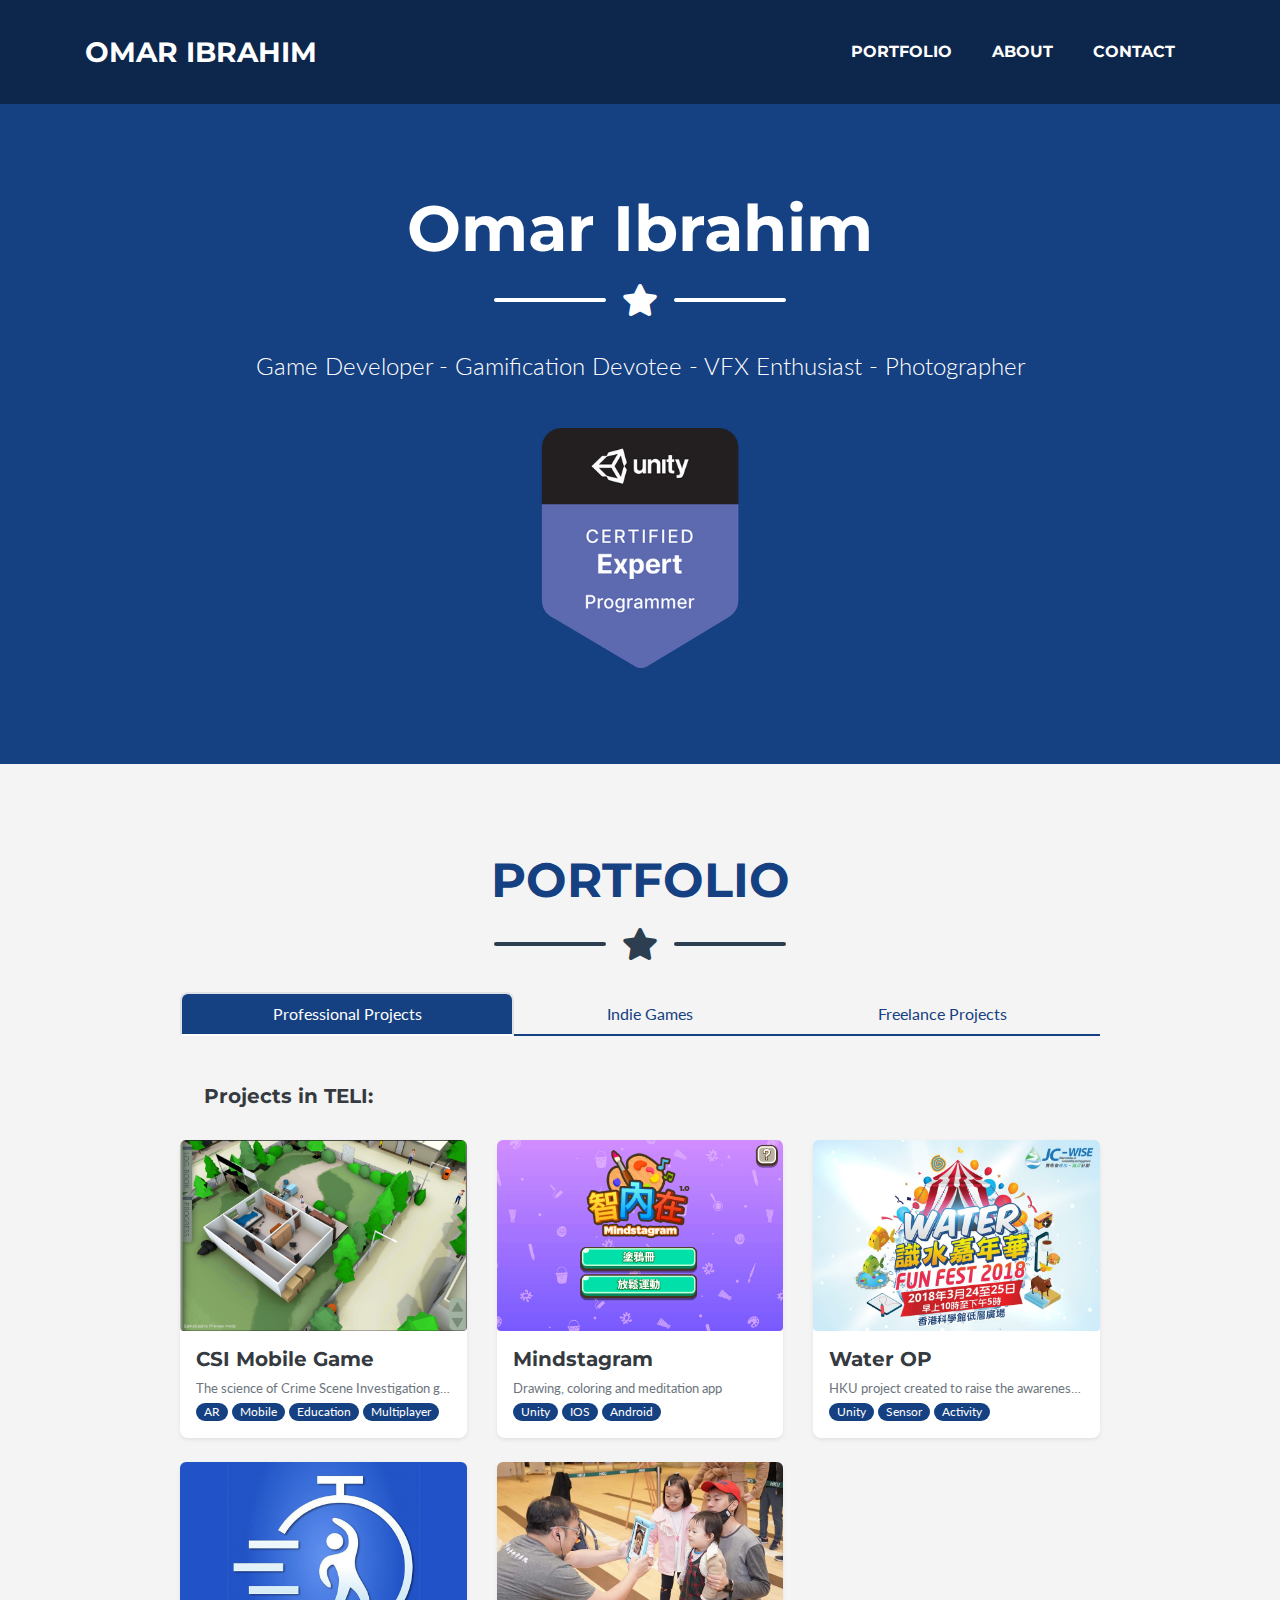
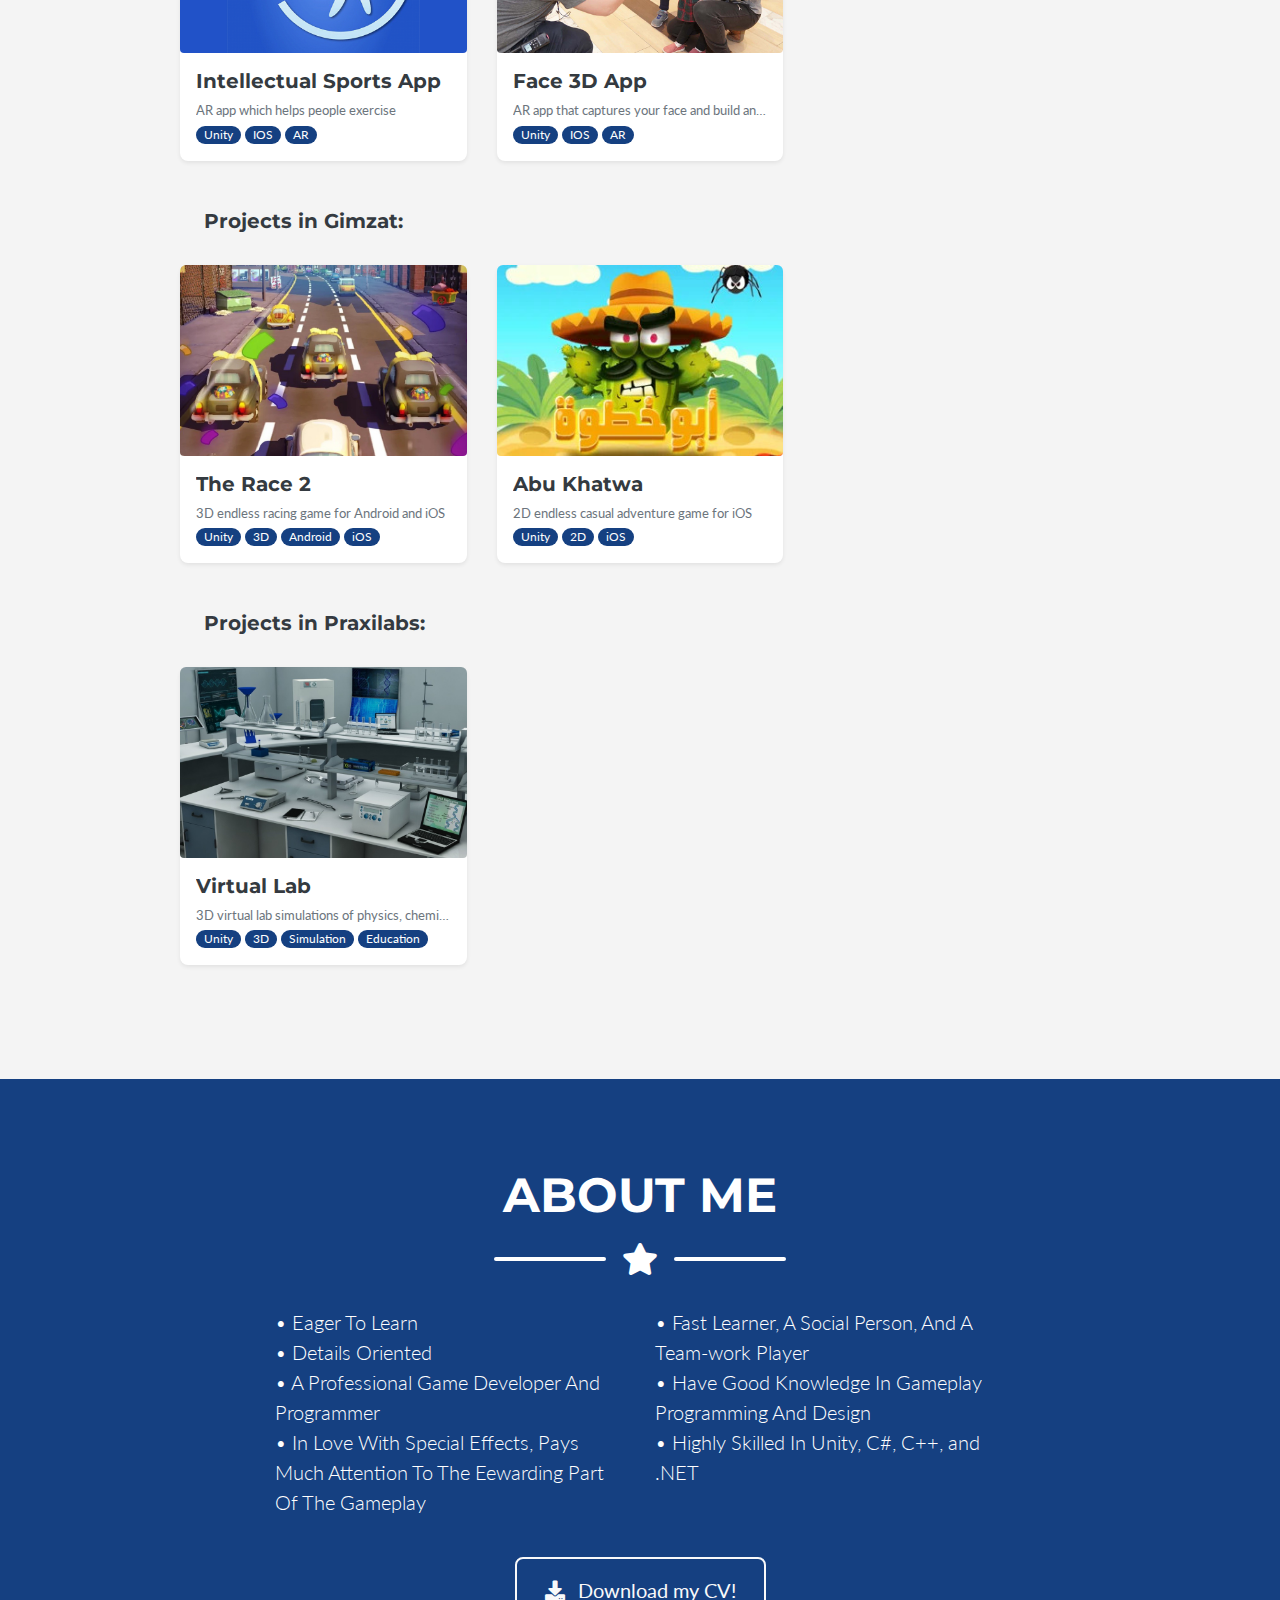
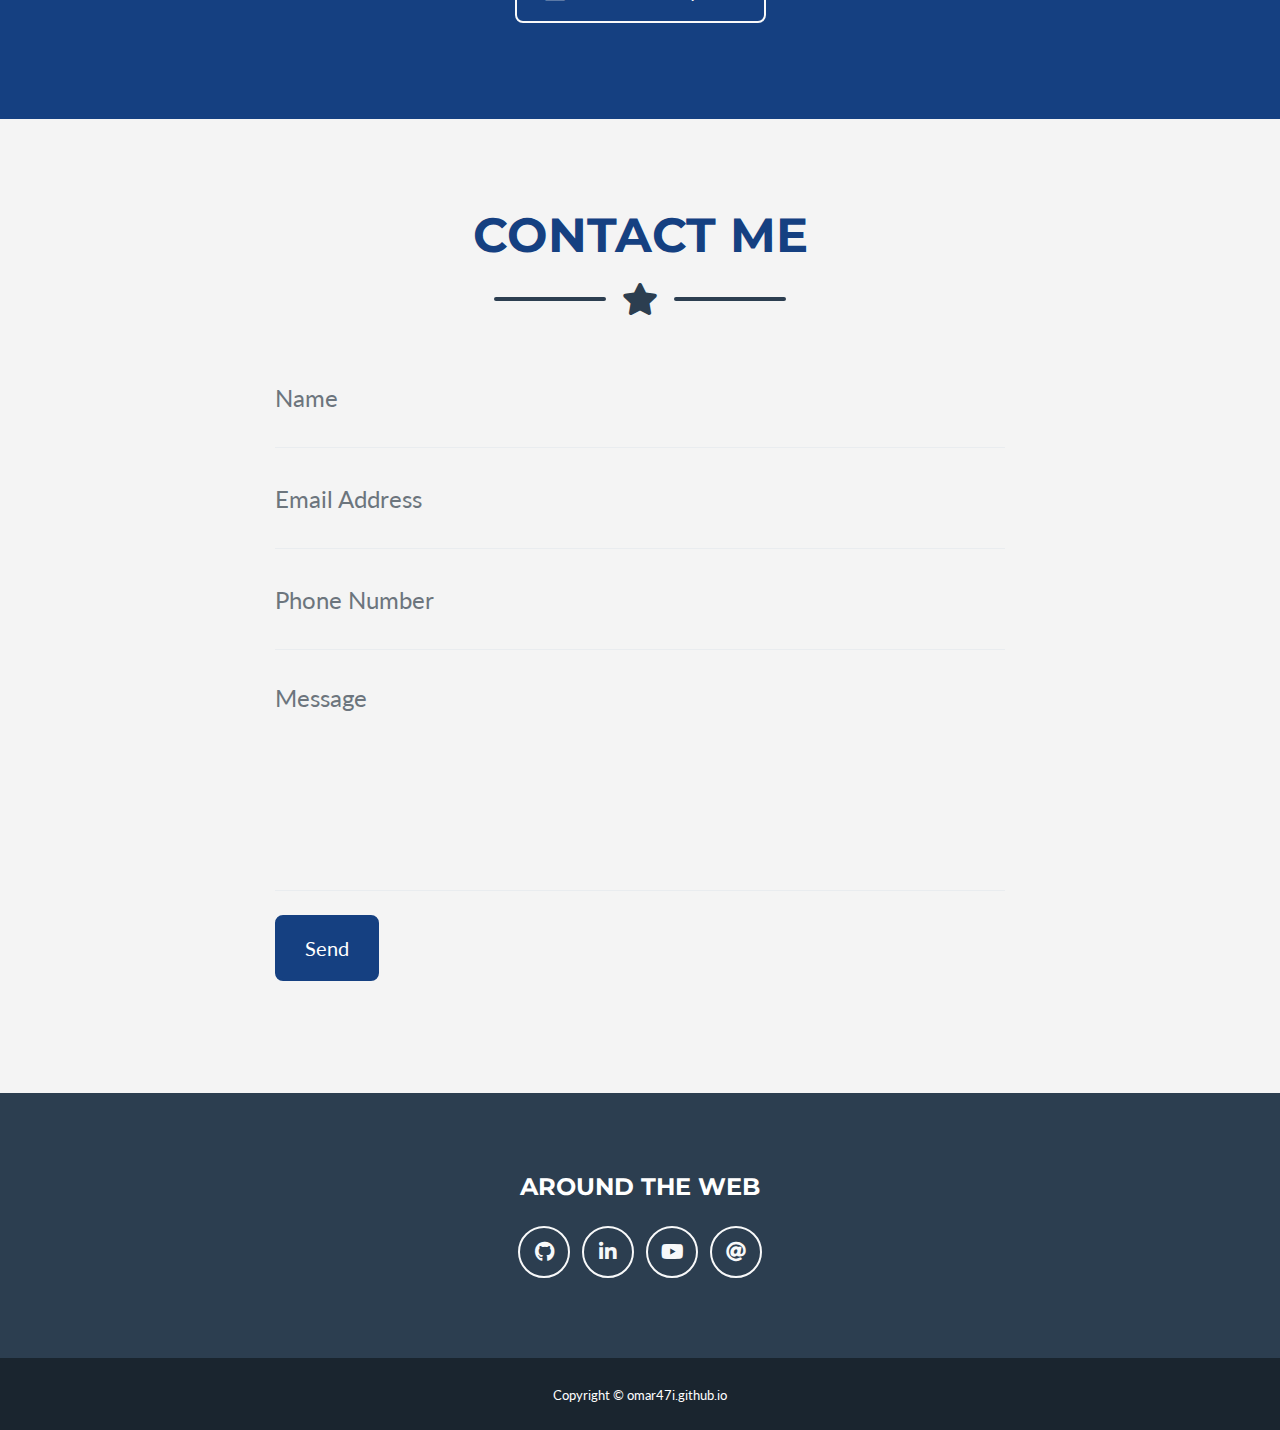
==== commit e63b5402: "add the unity certificate logo and link + update CV" ====
--- a/index.html
+++ b/index.html
@@ -71,12 +71,12 @@
             </div>
 
             <!-- Masthead Subheading -->
-            <p class="masthead-subheading font-weight-light mb-0">Game Developer - VFX Enthusiast - Photographer</p>
+            <p class="masthead-subheading font-weight-light mb-0">Game Developer - Gamification Devotee - VFX Enthusiast - Photographer</p>
             <div class="divider-custom divider-light">
             </div>
-            <!-- <a href="https://www.youracclaim.com/badges/35ee128e-a059-42f3-84da-2f9c64f313df" target="_blank">
+            <a href="https://www.youracclaim.com/badges/f5c97835-d334-4868-a740-b6748a25a33d" target="_blank">
                 <img class="masthead-avatar" src="img/Cert.png" alt="">
-            </a> -->
+            </a>
         </div>
     </header>
 
@@ -2323,12 +2323,6 @@
                                     Upgrade your car to achieve higher scores and higher speed to beat your friends
                                     online.</p>
 
-                                <p class="mb-5 "> <a
-                                        href="https://play.google.com/store/apps/details?id=com.gimzat.the.race.egypt"
-                                        target="_blank">
-                                        <img class="img-fluid-small rounded mb-5"
-                                            src="img/portfolio/en_badge_web_generic_gps.png">
-                                    </a></p>
                                 <p class="mb-5 "> <a href="https://itunes.apple.com/sa/app/id1233998108"
                                         target="_blank">
                                         <img class="img-fluid-small rounded mb-5"
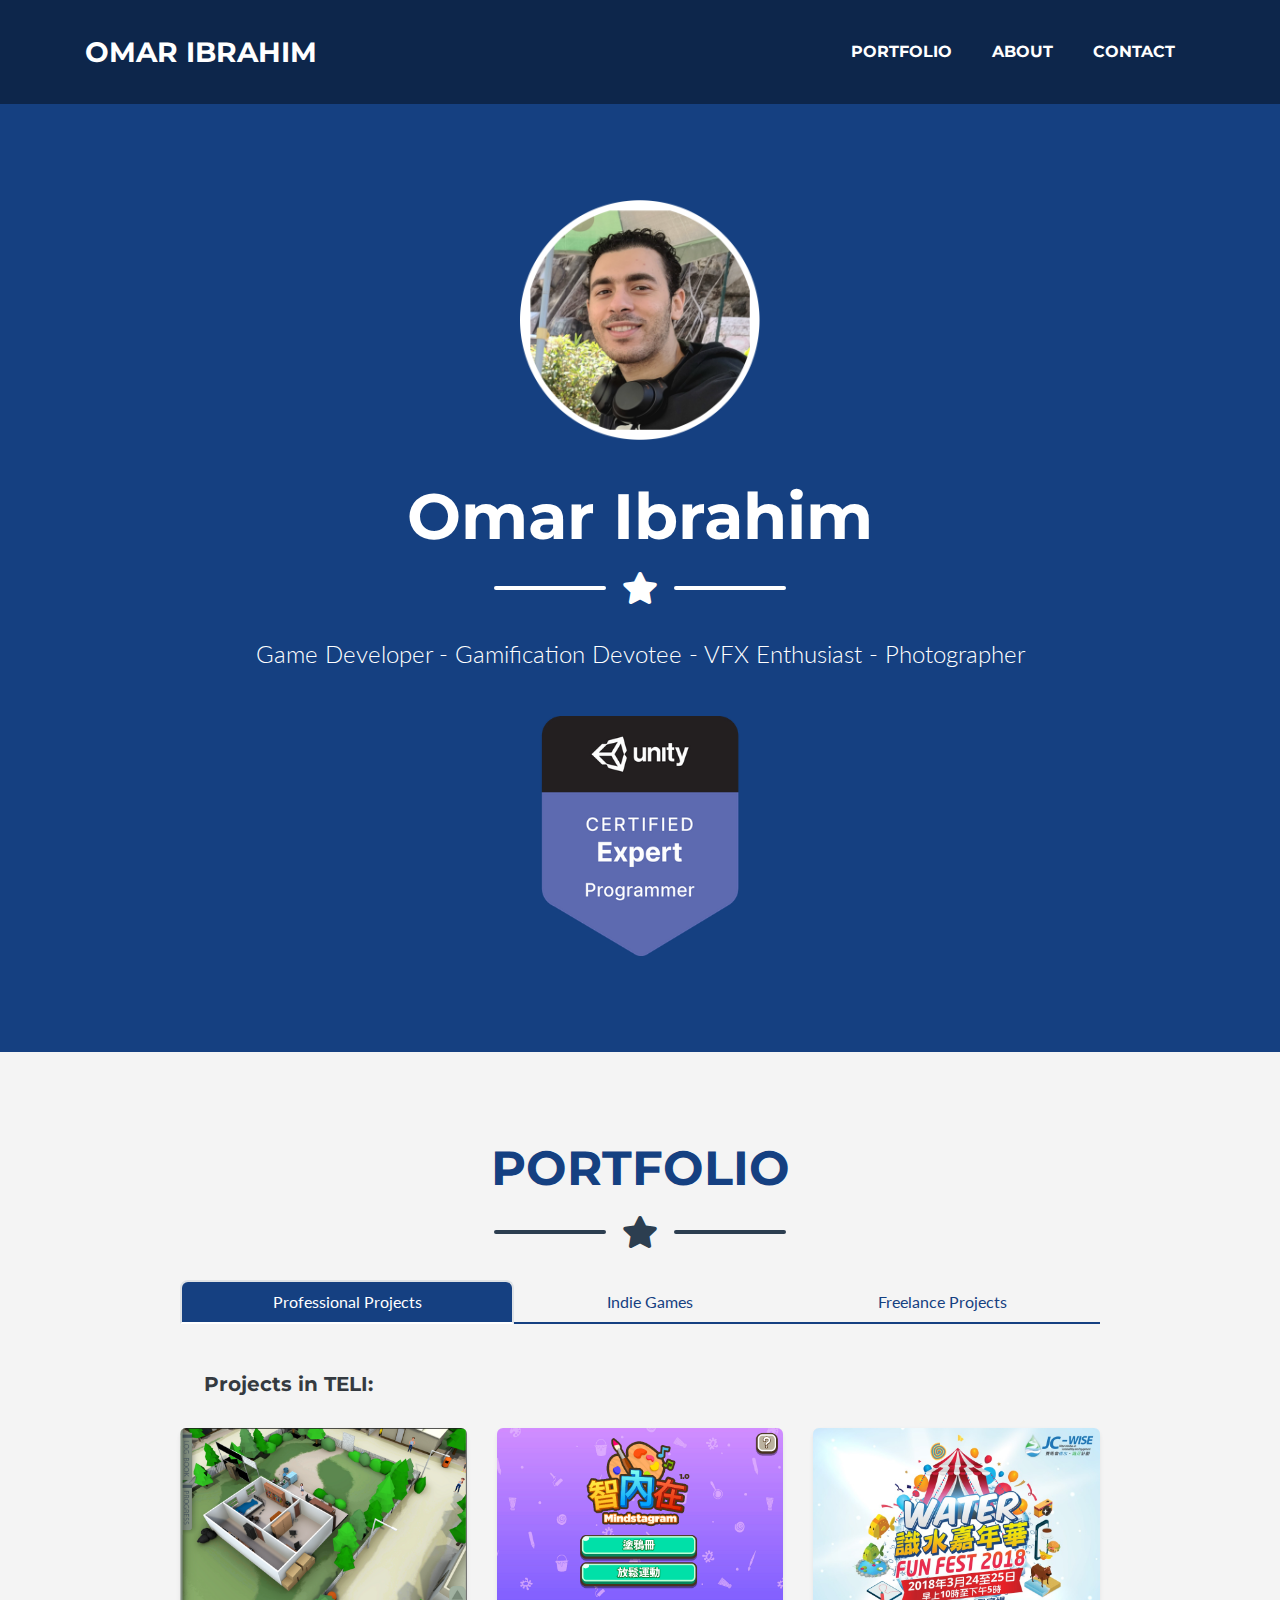
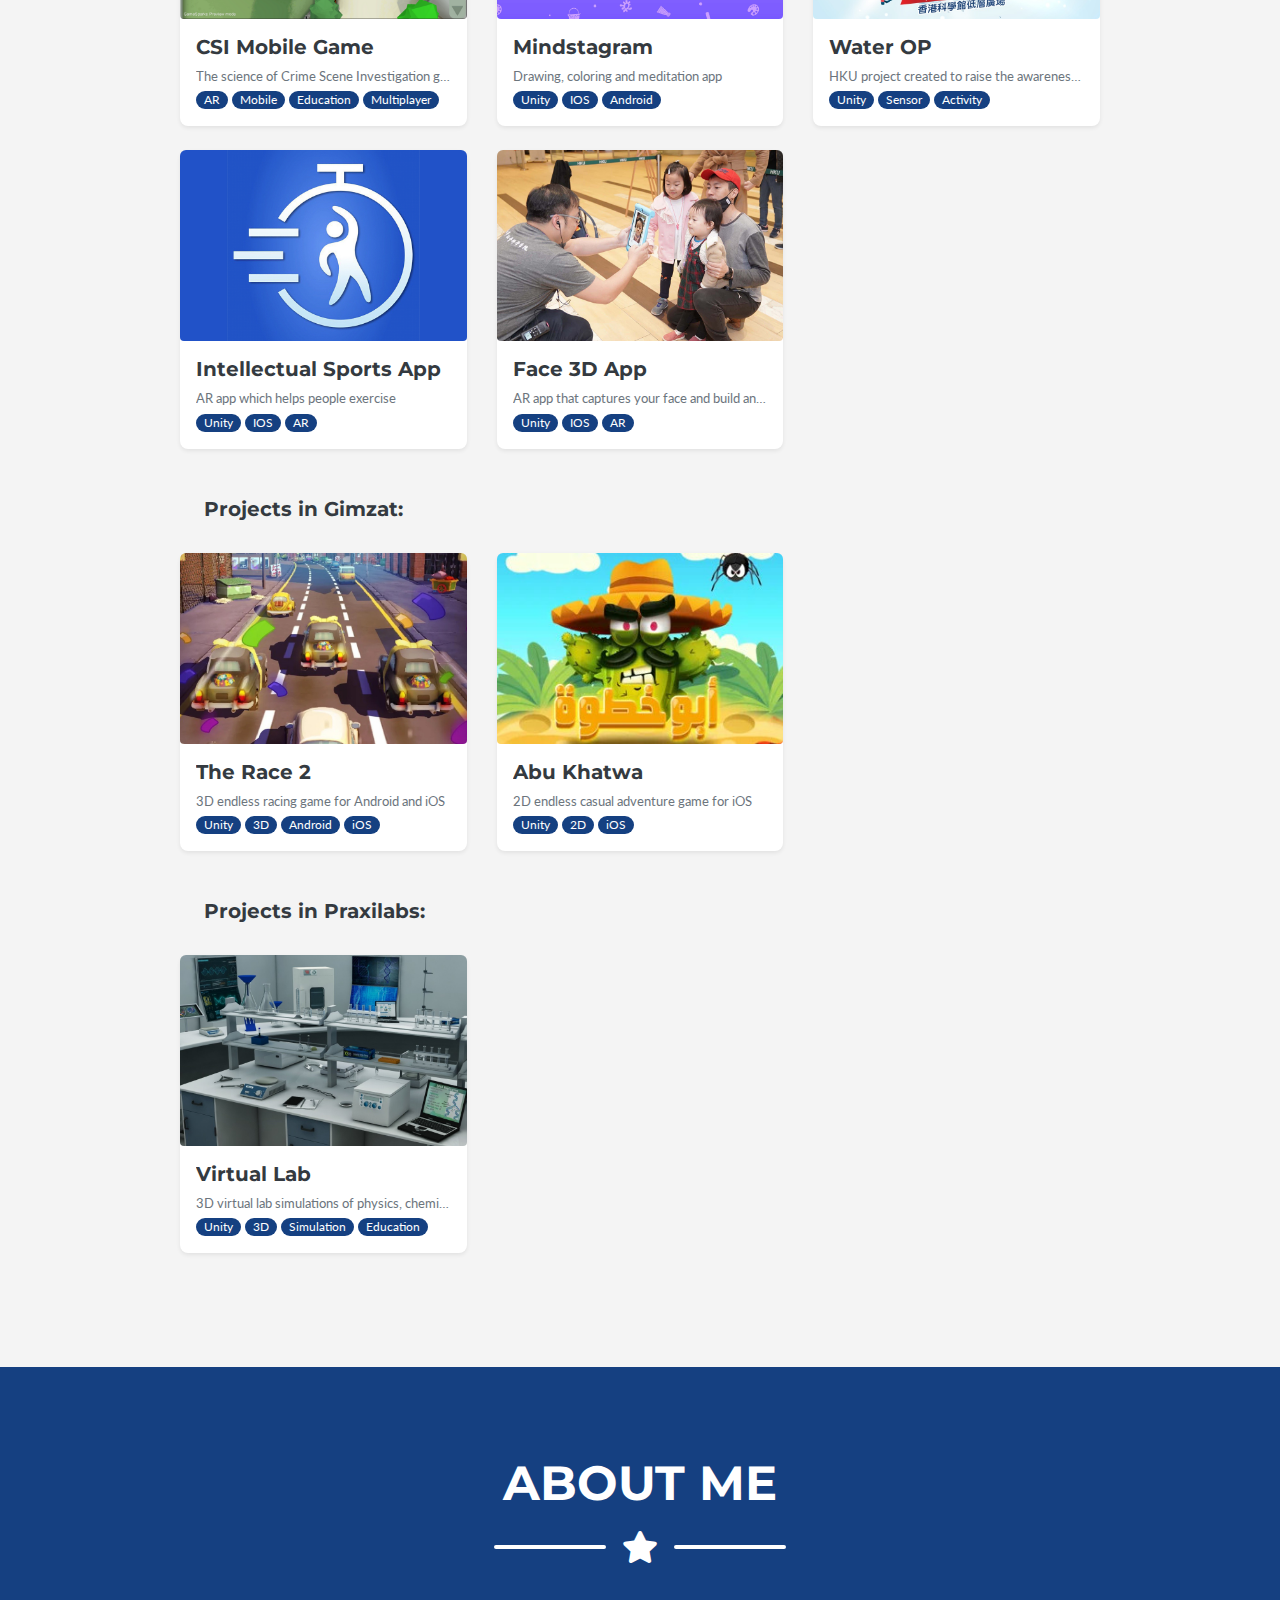
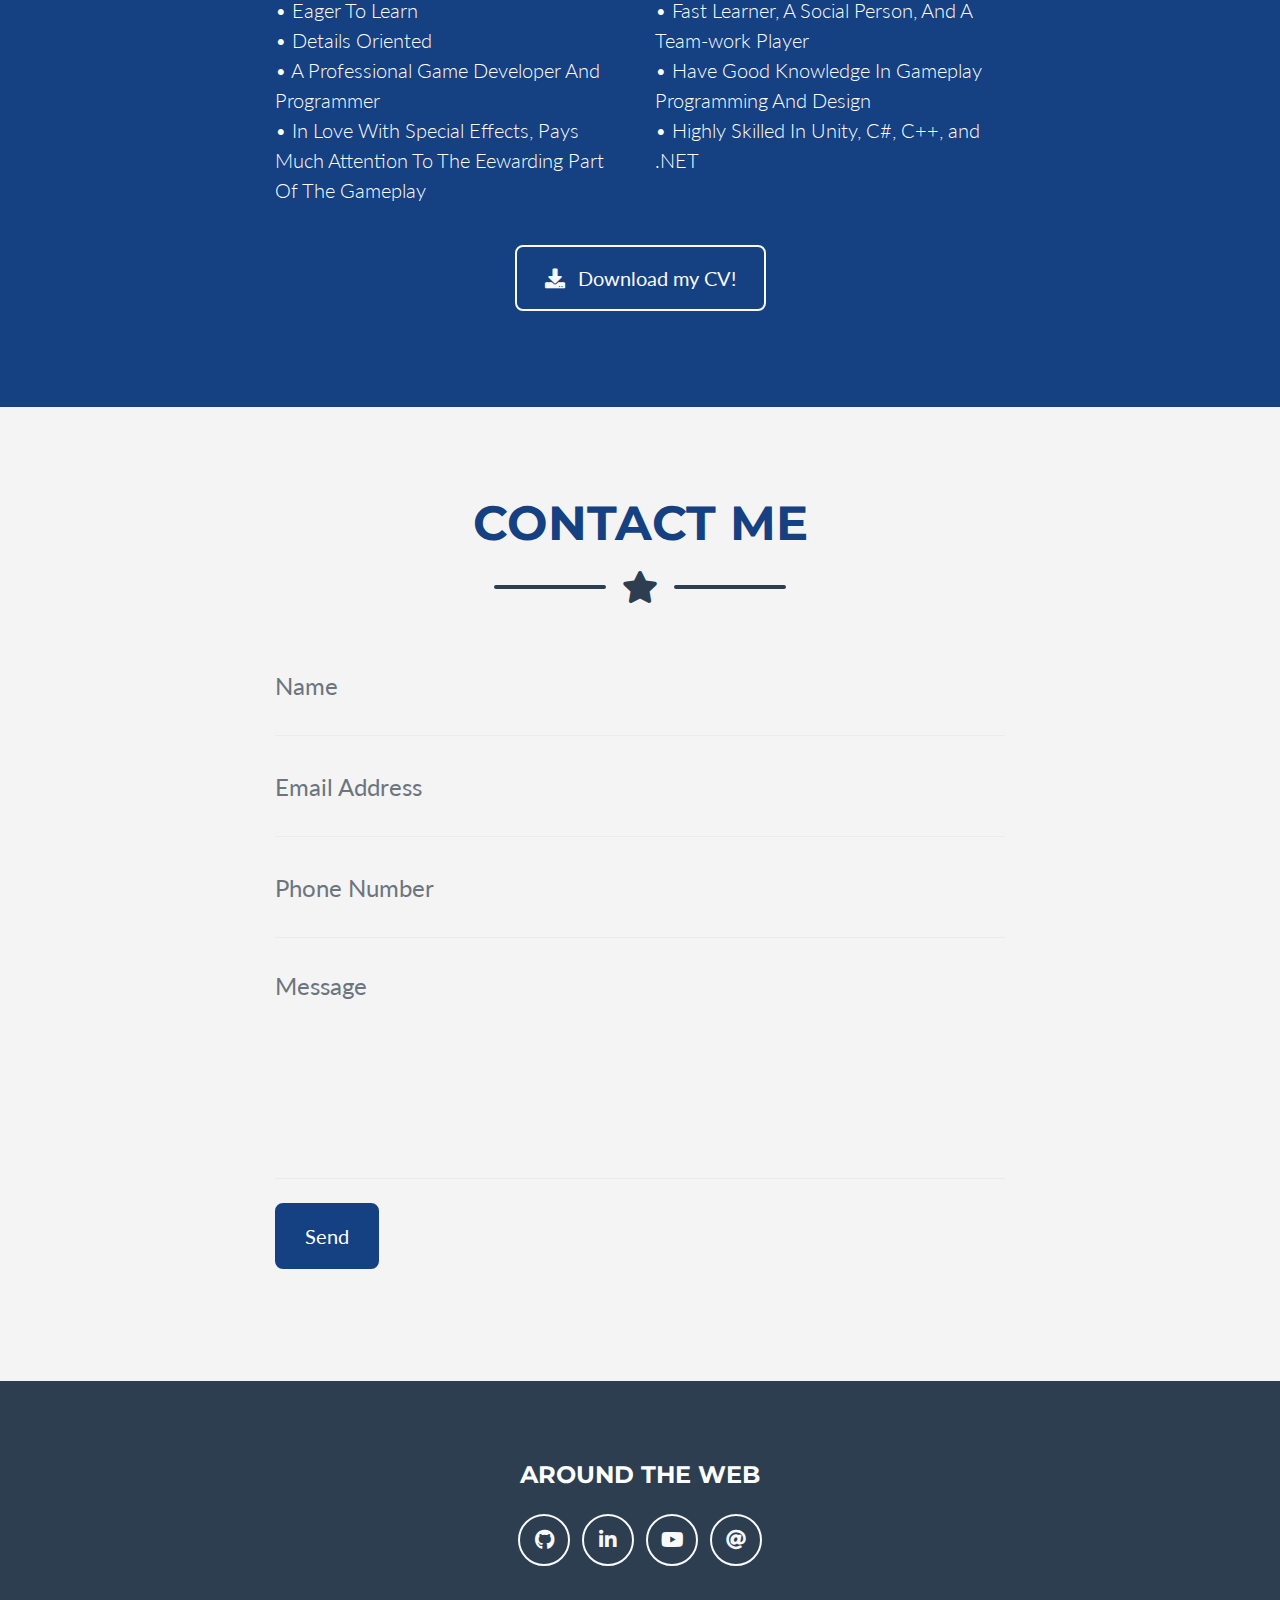
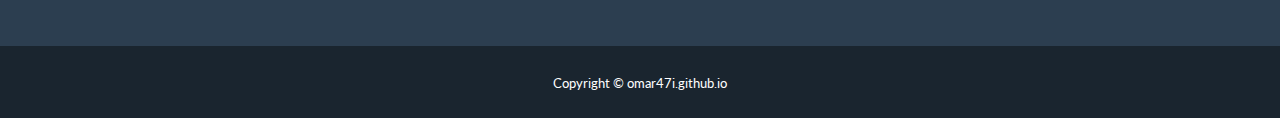
==== commit c77bf180: "add profile image" ====
--- a/index.html
+++ b/index.html
@@ -56,7 +56,7 @@
         <div class="container d-flex align-items-center flex-column">
 
             <!-- Masthead Avatar Image -->
-            <!--<img class="masthead-avatar mb-5" src="img/avataaars.svg" alt="">-->
+            <img class="masthead-avatar mb-5" src="img/ProfilePic.png" alt="">
 
             <!-- Masthead Heading -->
             <h1 class="masthead-heading <!--text-uppercase--> mb-0">Omar Ibrahim</h1>
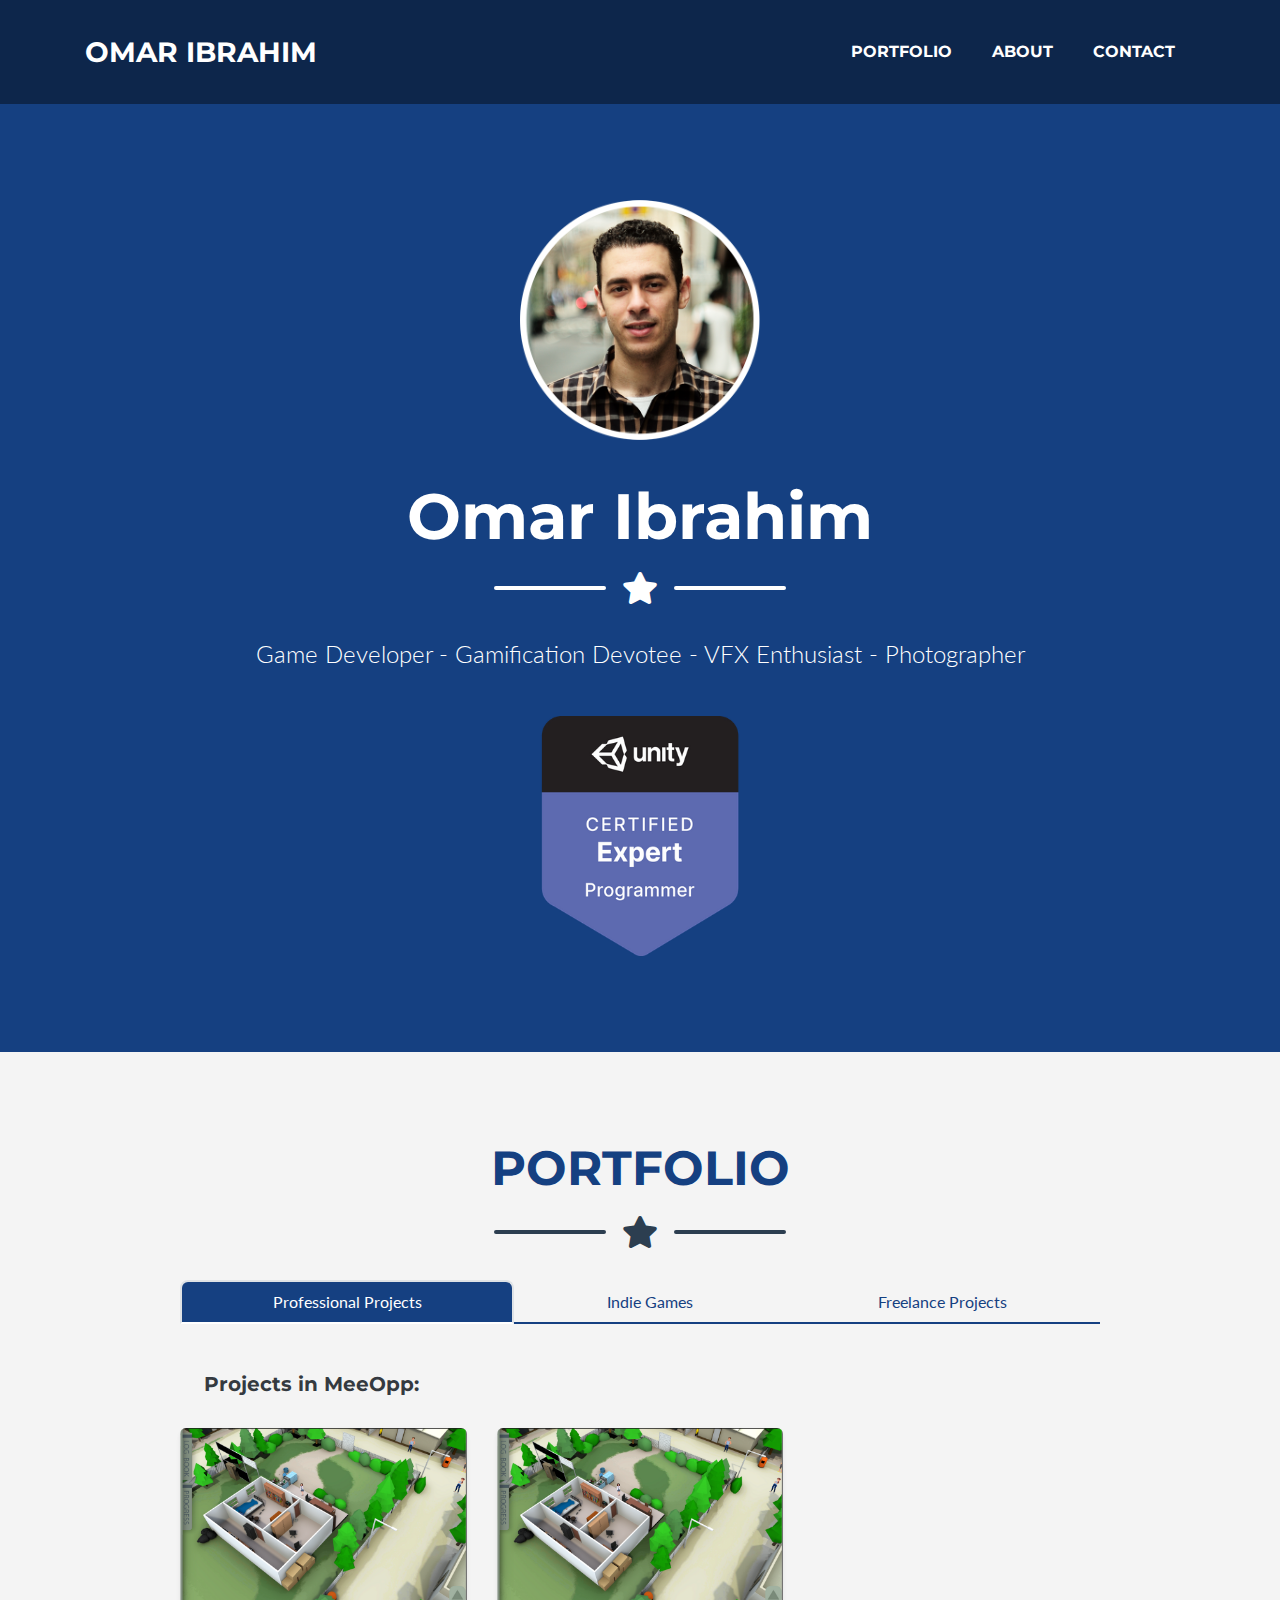
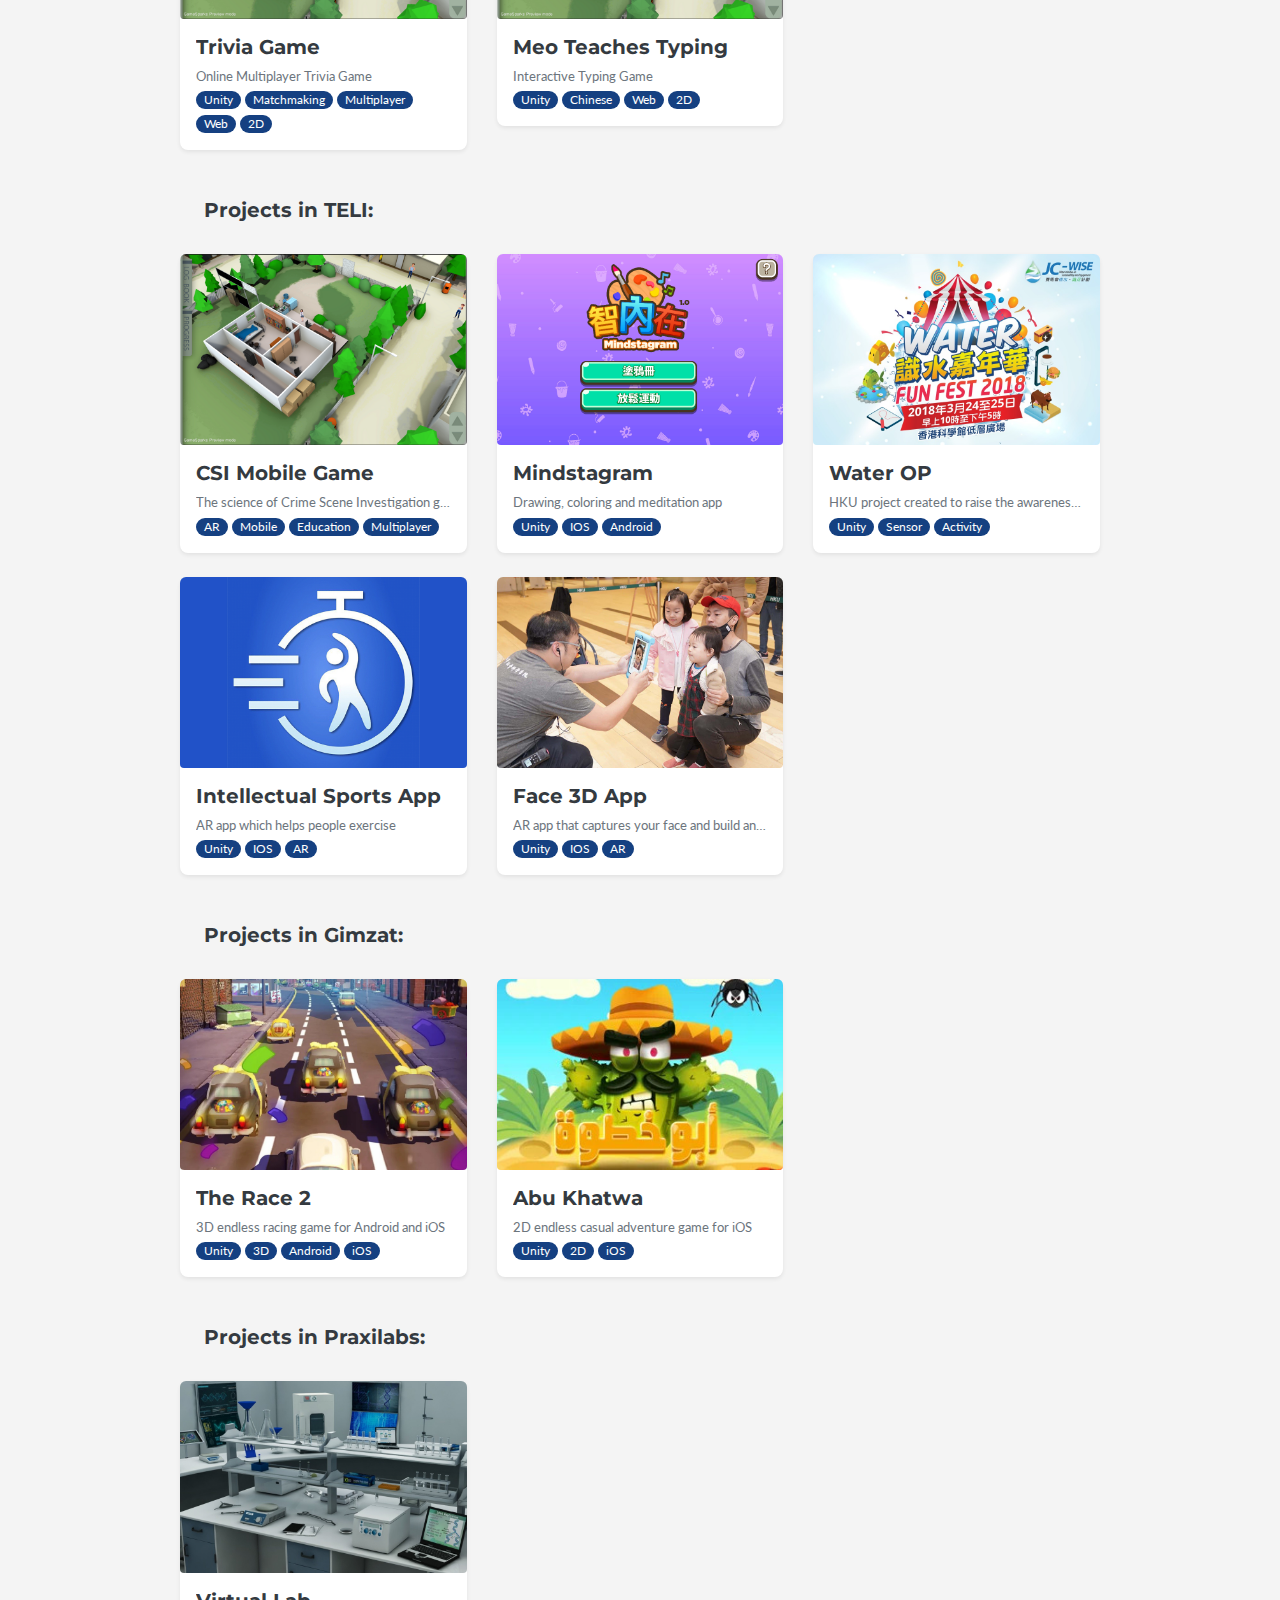
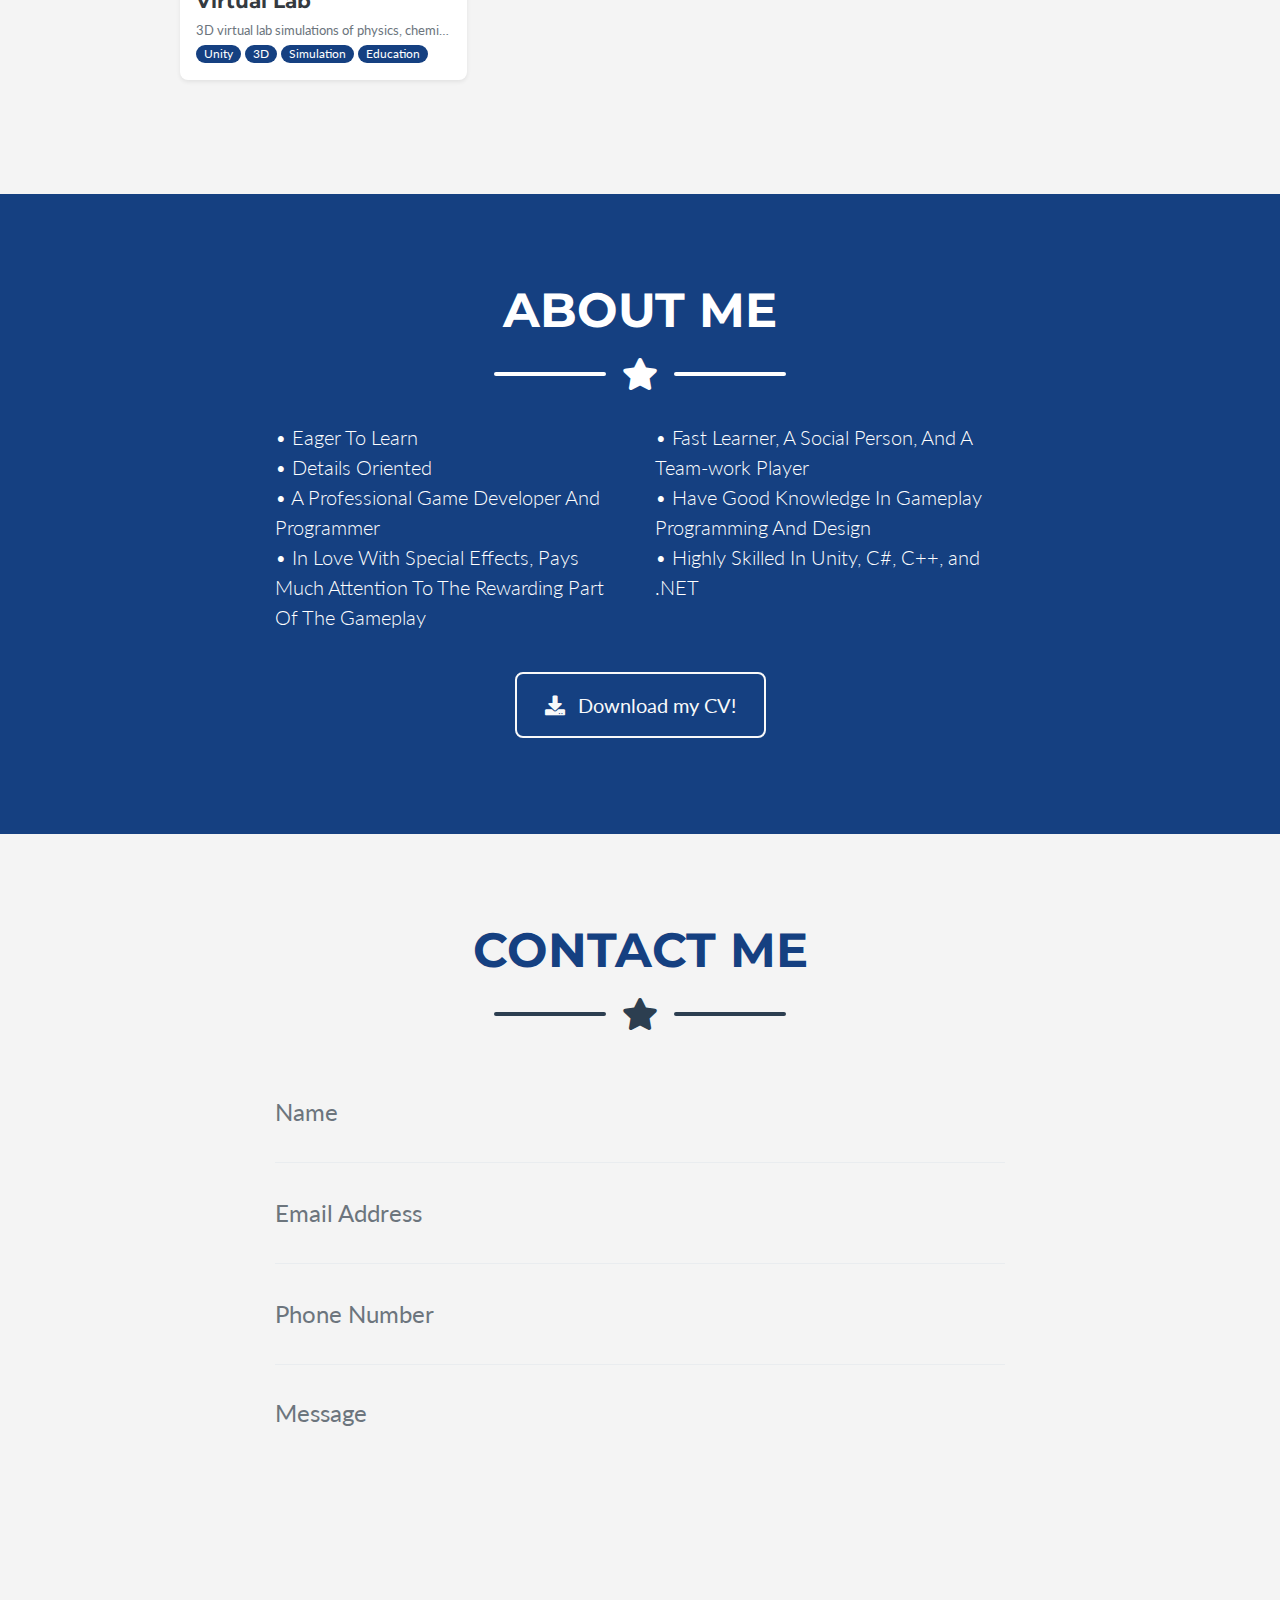
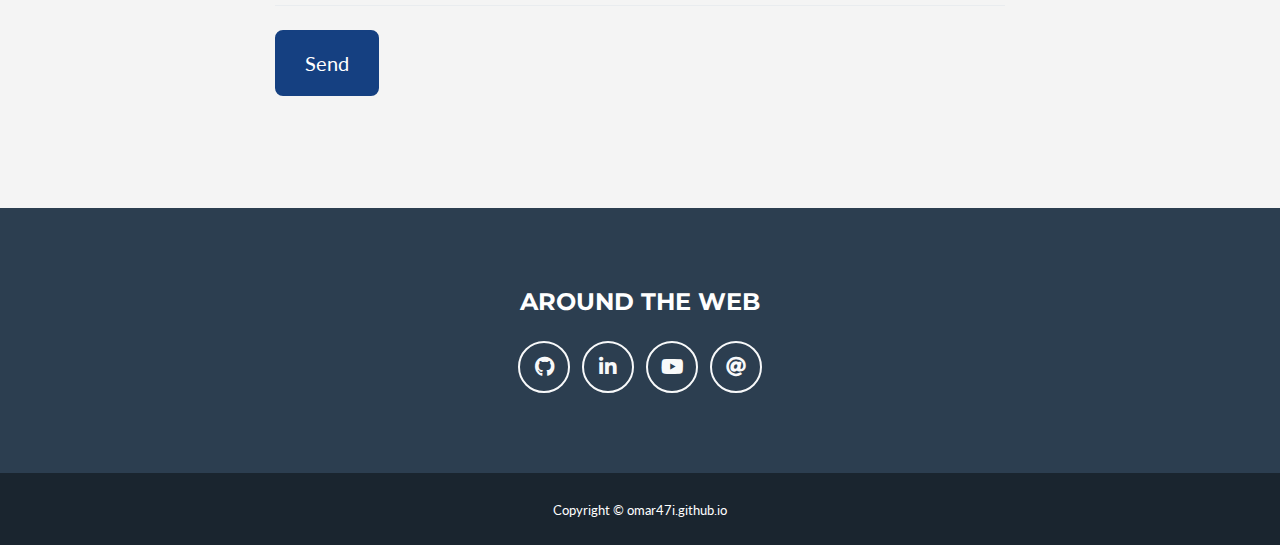
==== commit aeb3b174: "add projects in MeeOpp section" ====
--- a/index.html
+++ b/index.html
@@ -237,6 +237,44 @@
                         <div class="tab-pane fade show active" id="nav-professional" role="tabpanel"
                             aria-labelledby="nav-professional-tab">
 
+
+                            <h5 class=" text-dark p-4">Projects in MeeOpp:</h5>
+                            <div class="row">
+                                <!-- Portfolio Item 1 -->
+                                <div class="col-lg-4 col-md-6 mb-4">
+                                    <div class=" bg-white rounded shadow-sm">
+                                        <img src="img/portfolio/CSI1.png" alt="" class="img-fluid card-img-top">
+                                        <div class="p-3 d-block">
+                                            <h5> <a class="text-dark d-block text-truncate stretched-link"
+                                                    data-toggle="modal" href="#modalCSIGame">Trivia Game</a></h5>
+                                            <p class="d-block text-truncate small text-muted mb-0">Online Multiplayer Trivia Game</p>
+                                            <div class="badge badge-primary px-2 rounded-pill font-weight-normal">Unity</div>
+                                            <div class="badge badge-primary px-2 rounded-pill font-weight-normal">Matchmaking</div>
+                                            <div class="badge badge-primary px-2 rounded-pill font-weight-normal">Multiplayer</div>
+                                            <div class="badge badge-primary px-2 rounded-pill font-weight-normal">Web</div>
+                                            <div class="badge badge-primary px-2 rounded-pill font-weight-normal">2D</div>
+                                        </div>
+                                    </div>
+                                </div>
+
+                                <!-- Portfolio Item 2 -->
+                                <div class="col-lg-4 col-md-6 mb-4">
+                                    <div class=" bg-white rounded shadow-sm">
+                                        <img src="img/portfolio/CSI1.png" alt="" class="img-fluid card-img-top">
+                                        <div class="p-3 d-block">
+                                            <h5> <a class="text-dark d-block text-truncate stretched-link"
+                                                    data-toggle="modal" href="#modalCSIGame">Meo Teaches Typing</a></h5>
+                                            <p class="d-block text-truncate small text-muted mb-0">Interactive Typing Game</p>
+                                            <div class="badge badge-primary px-2 rounded-pill font-weight-normal">Unity</div>
+                                            <div class="badge badge-primary px-2 rounded-pill font-weight-normal">Chinese</div>
+                                            <div class="badge badge-primary px-2 rounded-pill font-weight-normal">Web</div>
+                                            <div class="badge badge-primary px-2 rounded-pill font-weight-normal">2D</div>
+                                        </div>
+                                    </div>
+                                </div>
+                            </div>
+
+
                             <h5 class=" text-dark p-4">Projects in TELI:</h5>
                             <div class="row">
                                 <!-- Portfolio Item 1 -->
@@ -442,7 +480,7 @@
                         • Eager To Learn<br />
                         • Details Oriented<br />
                         • A Professional Game Developer And Programmer<br />
-                        • In Love With Special Effects, Pays Much Attention To The Eewarding Part Of The Gameplay</p>
+                        • In Love With Special Effects, Pays Much Attention To The Rewarding Part Of The Gameplay</p>
                 </div>
                 <div class="col-lg-4 mr-auto">
                     <!--<p class="lead">You can create your own custom avatar for the masthead, change the icon in the dividers, and add your email address to the contact form to make it fully functional!</p>-->
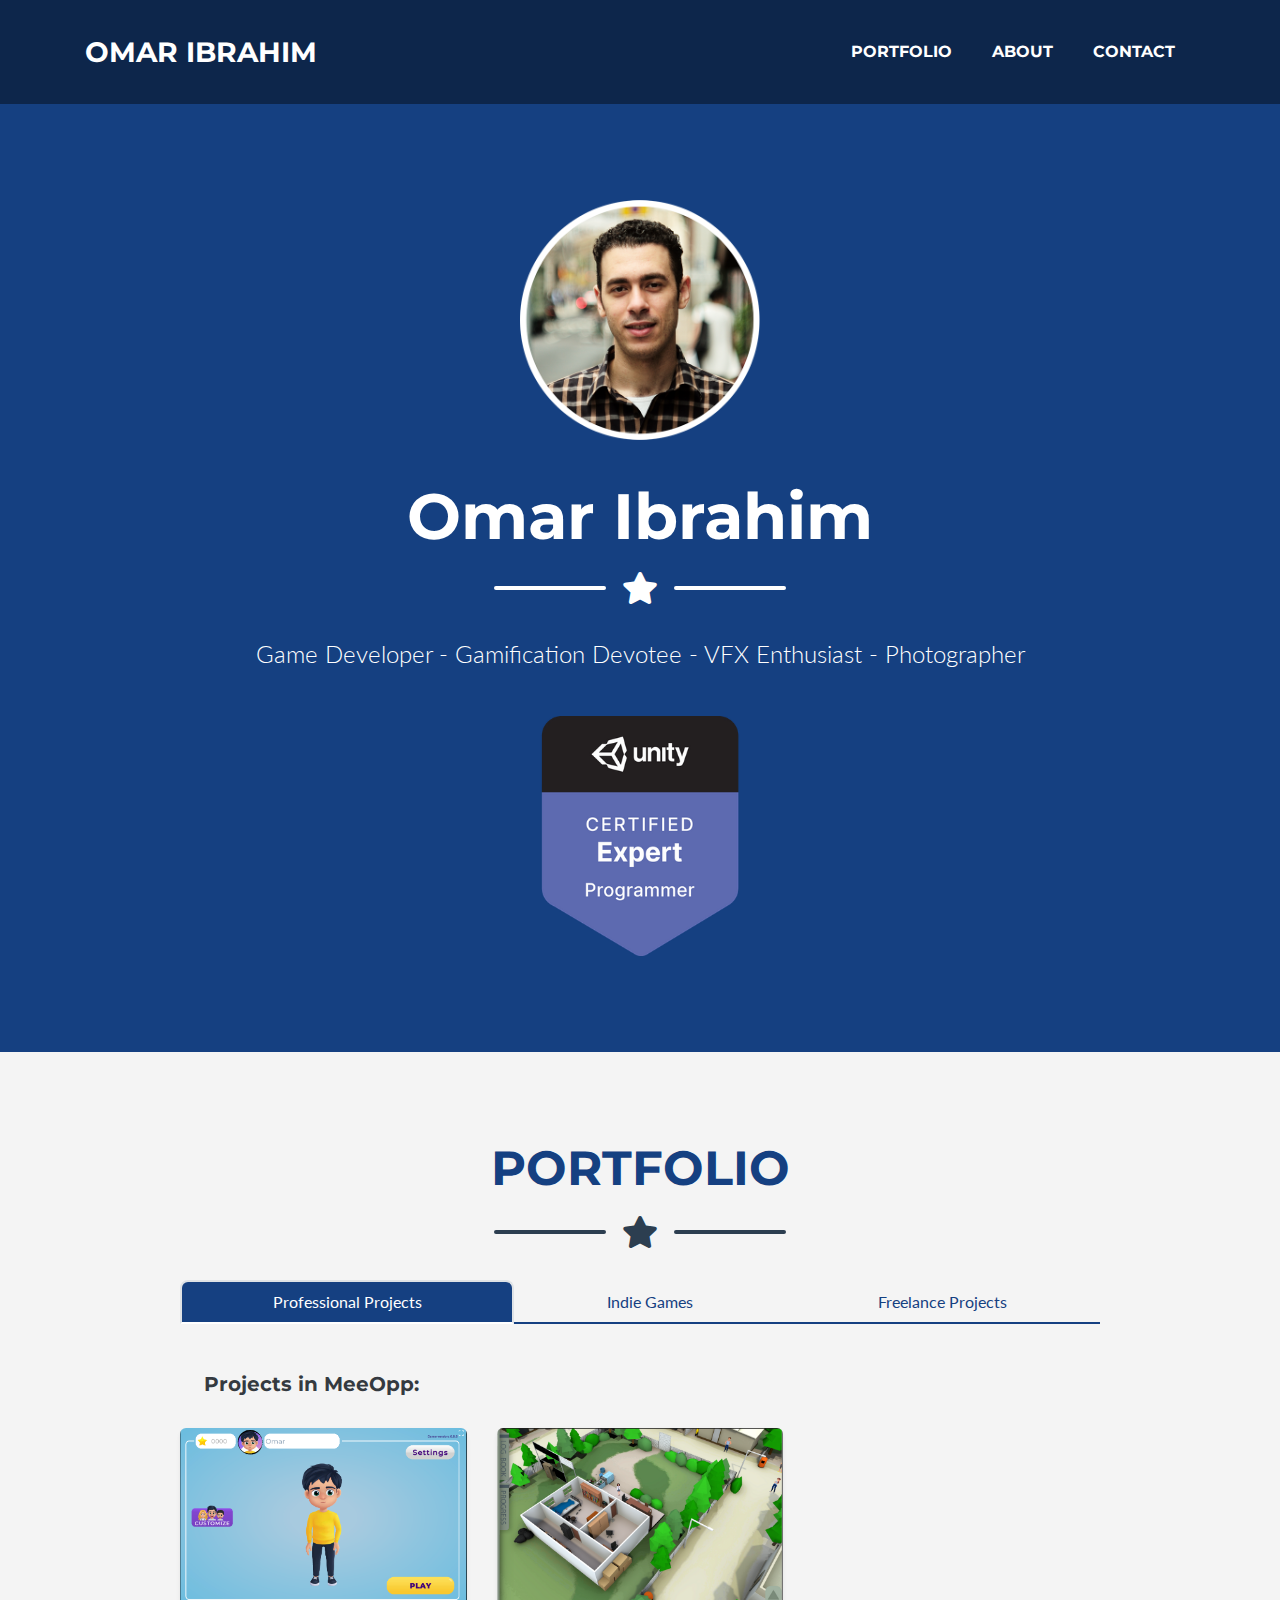
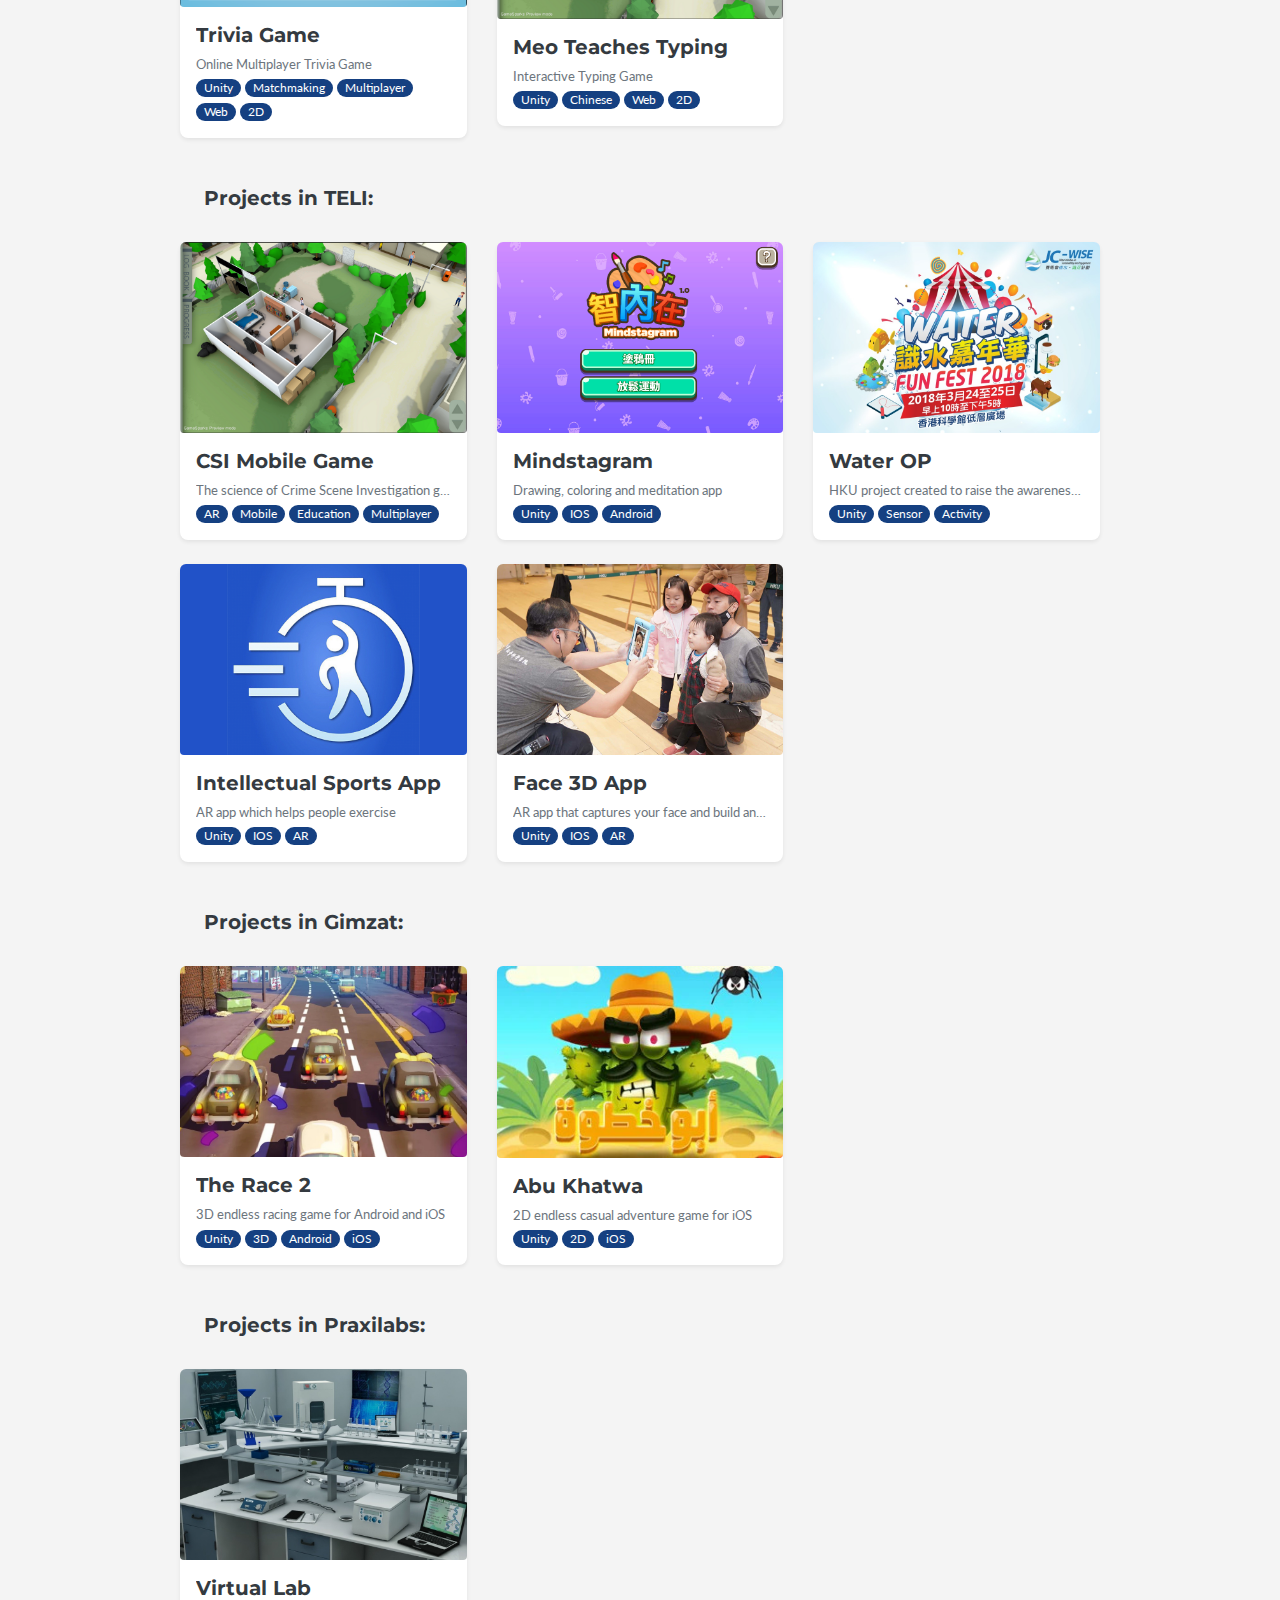
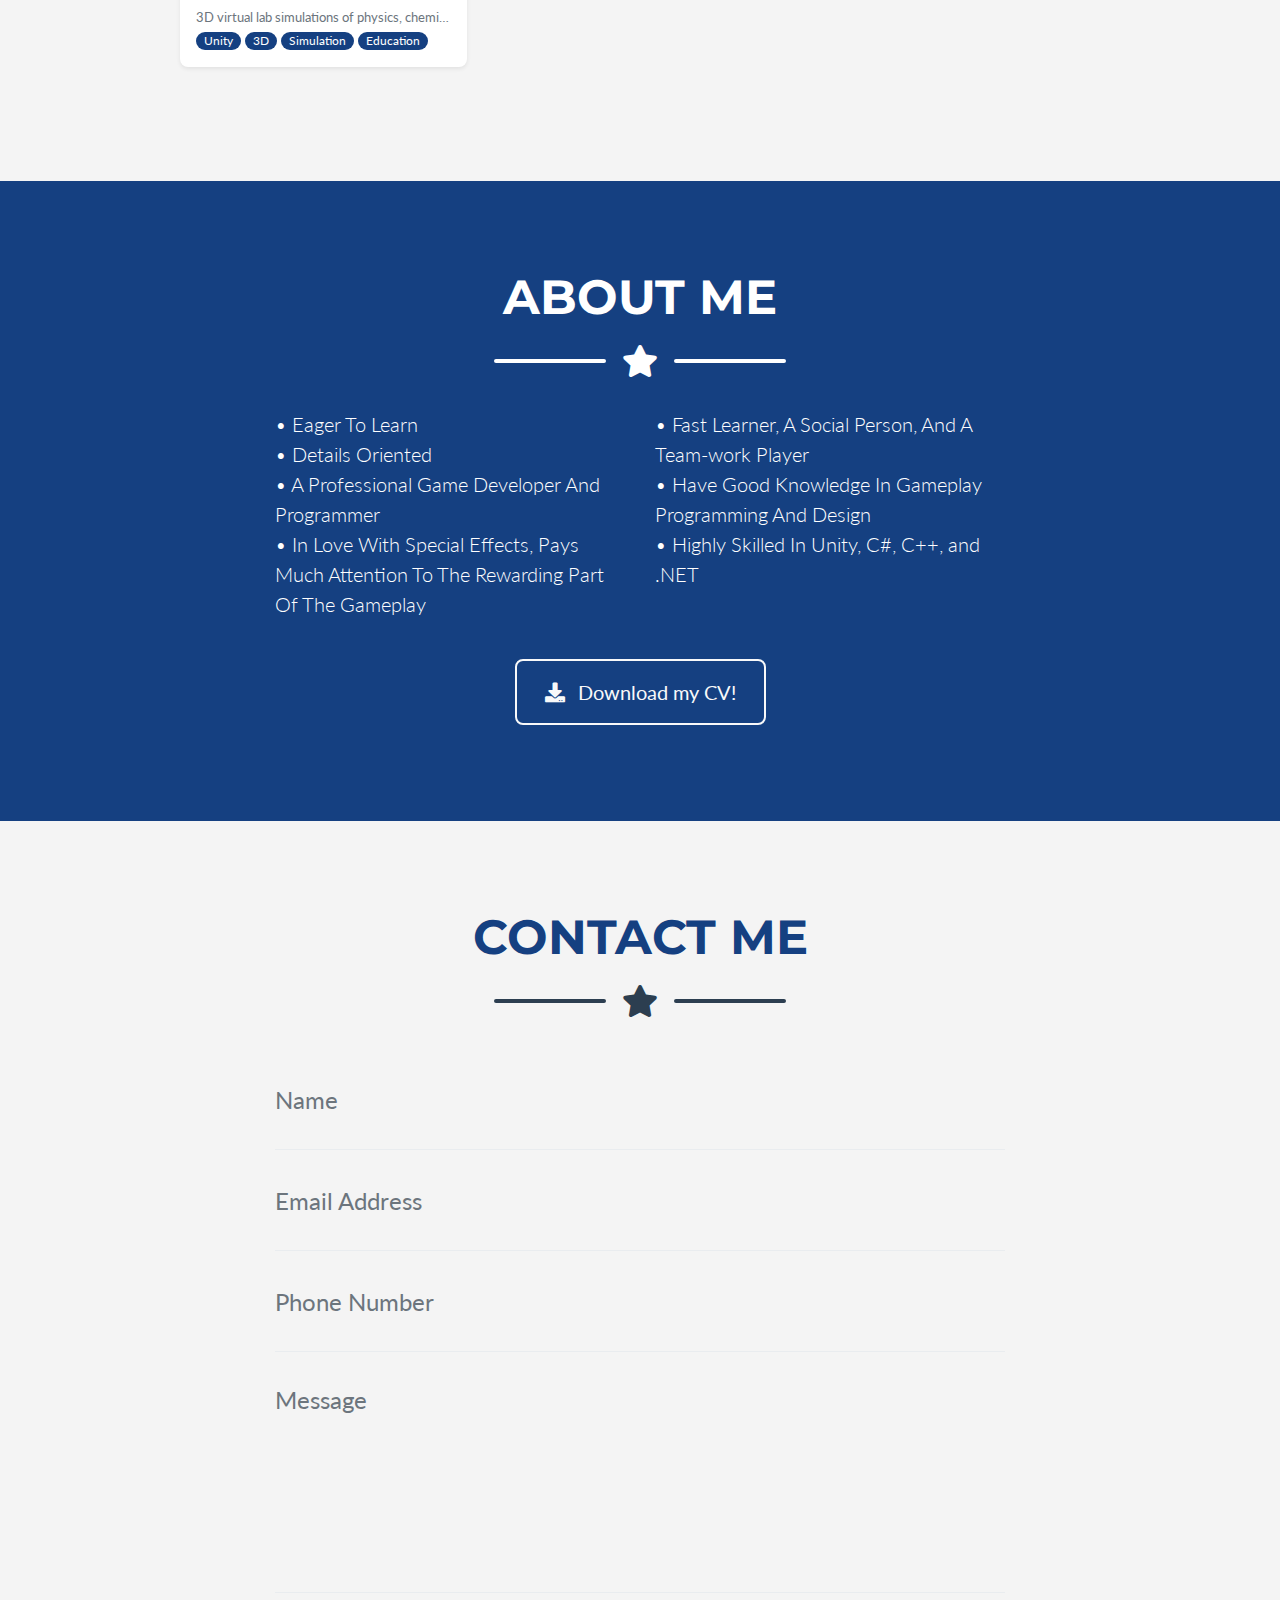
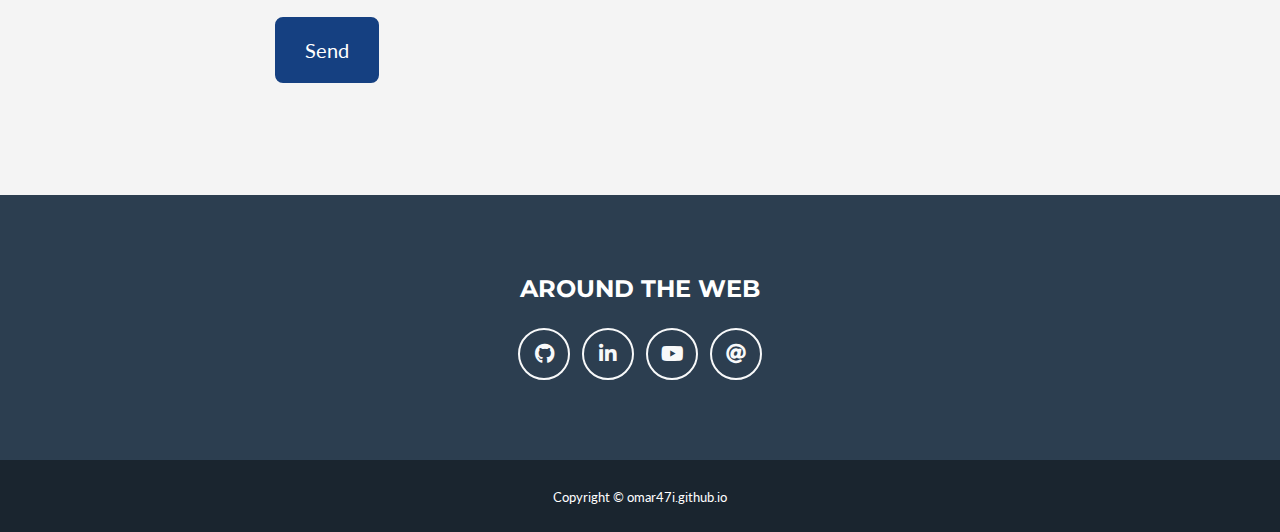
==== commit 237ca95c: "Update the trivia game section" ====
--- a/index.html
+++ b/index.html
@@ -243,10 +243,10 @@
                                 <!-- Portfolio Item 1 -->
                                 <div class="col-lg-4 col-md-6 mb-4">
                                     <div class=" bg-white rounded shadow-sm">
-                                        <img src="img/portfolio/CSI1.png" alt="" class="img-fluid card-img-top">
+                                        <img src="img/portfolio/triviaCover.png" alt="" class="img-fluid card-img-top">
                                         <div class="p-3 d-block">
                                             <h5> <a class="text-dark d-block text-truncate stretched-link"
-                                                    data-toggle="modal" href="#modalCSIGame">Trivia Game</a></h5>
+                                                    data-toggle="modal" href="#modalTriviaGame">Trivia Game</a></h5>
                                             <p class="d-block text-truncate small text-muted mb-0">Online Multiplayer Trivia Game</p>
                                             <div class="badge badge-primary px-2 rounded-pill font-weight-normal">Unity</div>
                                             <div class="badge badge-primary px-2 rounded-pill font-weight-normal">Matchmaking</div>
@@ -1114,6 +1114,123 @@
                                 </p>
 
 
+                                <button class="btn btn-primary" href="#" data-dismiss="modal">
+                                    <i class="fas fa-times fa-fw"></i>
+                                    Close Window
+                                </button>
+                            </div>
+                        </div>
+                    </div>
+                </div>
+            </div>
+        </div>
+    </div>
+
+    <!-- Portfolio Modal Trivia Game -->
+    <div class="portfolio-modal modal fade" id="modalTriviaGame" tabindex="-1" role="dialog"
+        aria-labelledby="modalTriviaGameLabel" aria-hidden="true">
+        <div class="modal-dialog modal-xl" role="document">
+            <div class="modal-content">
+                <button type="button" class="close" data-dismiss="modal" aria-label="Close">
+                    <span aria-hidden="true">
+                        <i class="fas fa-times"></i>
+                    </span>
+                </button>
+                <div class="modal-body text-center">
+                    <div class="container">
+                        <div class="row justify-content-center">
+                            <div class="col-lg-8">
+                                <!-- Portfolio Modal - Title -->
+                                <h2 class="portfolio-modal-title text-secondary text-uppercase mb-0">Trivia Game
+                                </h2>
+                                <!-- Icon Divider -->
+                                <div class="divider-custom">
+                                    <div class="divider-custom-line"></div>
+                                    <div class="divider-custom-icon">
+                                        <i class="fas fa-star"></i>
+                                    </div>
+                                    <div class="divider-custom-line"></div>
+                                </div>
+                                <!-- Portfolio Modal - Images -->
+                                <div class='row mb-5'>
+                                    <div id="gallery-carousel-trivia" class="carousel slide " data-ride="carousel">
+                                        <ol class="carousel-indicators">
+                                            <li data-target="#gallery-carousel-trivia" data-slide-to="0" class="active">
+                                            </li>
+                                            <li data-target="#gallery-carousel-trivia" data-slide-to="1"></li>
+                                            <li data-target="#gallery-carousel-trivia" data-slide-to="2"></li>
+                                            <li data-target="#gallery-carousel-trivia" data-slide-to="3"></li>
+                                            <li data-target="#gallery-carousel-trivia" data-slide-to="4"></li>
+                                            <li data-target="#gallery-carousel-trivia" data-slide-to="5"></li>
+                                        </ol>
+                                        <div class="carousel-inner">
+                                            <div class="carousel-item active">
+                                                <img class="img-fluid rounded" src="img/portfolio/triviaCover.png"
+                                                    alt="First slide">
+                                            </div>
+                                            <div class="carousel-item">
+                                                <img class="img-fluid rounded" src="img/portfolio/trivia1.png"
+                                                    alt="Second slide">
+                                            </div>
+                                            <div class="carousel-item">
+                                                <img class="img-fluid rounded" src="img/portfolio/trivia2.png"
+                                                    alt="Third slide">
+                                            </div>
+                                            <div class="carousel-item">
+                                                <img class="img-fluid rounded" src="img/portfolio/trivia3.png"
+                                                    alt="Fourth slide">
+                                            </div>
+                                            <div class="carousel-item">
+                                                <img class="img-fluid rounded" src="img/portfolio/trivia4.png"
+                                                    alt="Fifth slide">
+                                            </div>
+                                        </div>
+                                        <a data-slide="prev" href="#gallery-carousel-trivia"
+                                            class="carousel-control-prev"><span
+                                                class="carousel-control-prev-icon"></span></a>
+                                        <a data-slide="next" href="#gallery-carousel-trivia"
+                                            class="carousel-control-next"><span
+                                                class="carousel-control-next-icon"></span></a>
+                                    </div>
+
+                                </div>
+
+
+
+                                <!-- Portfolio Modal - Text -->
+                                <p class="mb-4 text-left"><b>Overview:</b> MeeOpp Trivia Game is an online <b>multiplayer</b> trivia style game that matches players together using <b>match making</b> 
+                                    techniques so they can play in an <b>online</b> competitive environment by answering questions of different categories.<br/><br/>
+
+                                    <b>Technical Overview:</b> The game is developed using Unity gam engine, 2D package is used to rig and animate 2D character, nodeJS is used for the matchmaking server
+                                    , Trello is used for project management.
+
+                                    <p class="mb-1 text-left">
+                                        <b>My Responsibilities:</b>
+                                        <ul class="mb-1 text-left">
+                                            <li>Managing the game product and use different management tools to keep track of the project like Trello</li>
+                                            <li>Desiging the game and writing the technical/art specifications</li>
+                                            <li>Writing the codebase for the game in Unity</li>
+                                            <li>Implementing the match making server in nodeJS and integrating it with Unity</li>
+                                            <li>Managing the game artists and integrating their work with Unity</li>
+                                            <li>Test and publish the game on WebGL</li>
+                                        </ul>
+                                    </p>
+
+                                    <p class="mb-1 text-left">
+                                        <b>Game Features:</b>
+                                        <ul class="mb-1 text-left">
+                                            <li><b>Fully Personalized Experience:</b> Fully customize your character to your liking!</li>
+                                            <li><b>Localization Support:</b> Full game support for English, Traditional Chinese, and Simplified Chinese</li>
+                                            <li><b>Matchmaking:</b> Host creates a game, receiving room code, then tell other players to join using the code</li>
+                                            <li><b>Gameplay:</b> Players try to compete by answering the questions</li>
+                                            <li><b>Chat:</b> Joined players can chat with each other using the power of nodeJS</li>
+                                        </ul>
+                                    </p>
+                                </p>
+                                <div class="embed-responsive embed-responsive-16by9 mb-5">
+                                    <iframe class="embed-responsive-item"
+                                        src="https://www.youtube.com/embed/EAYshC3lSXk"></iframe>
+                                </div>
                                 <button class="btn btn-primary" href="#" data-dismiss="modal">
                                     <i class="fas fa-times fa-fw"></i>
                                     Close Window
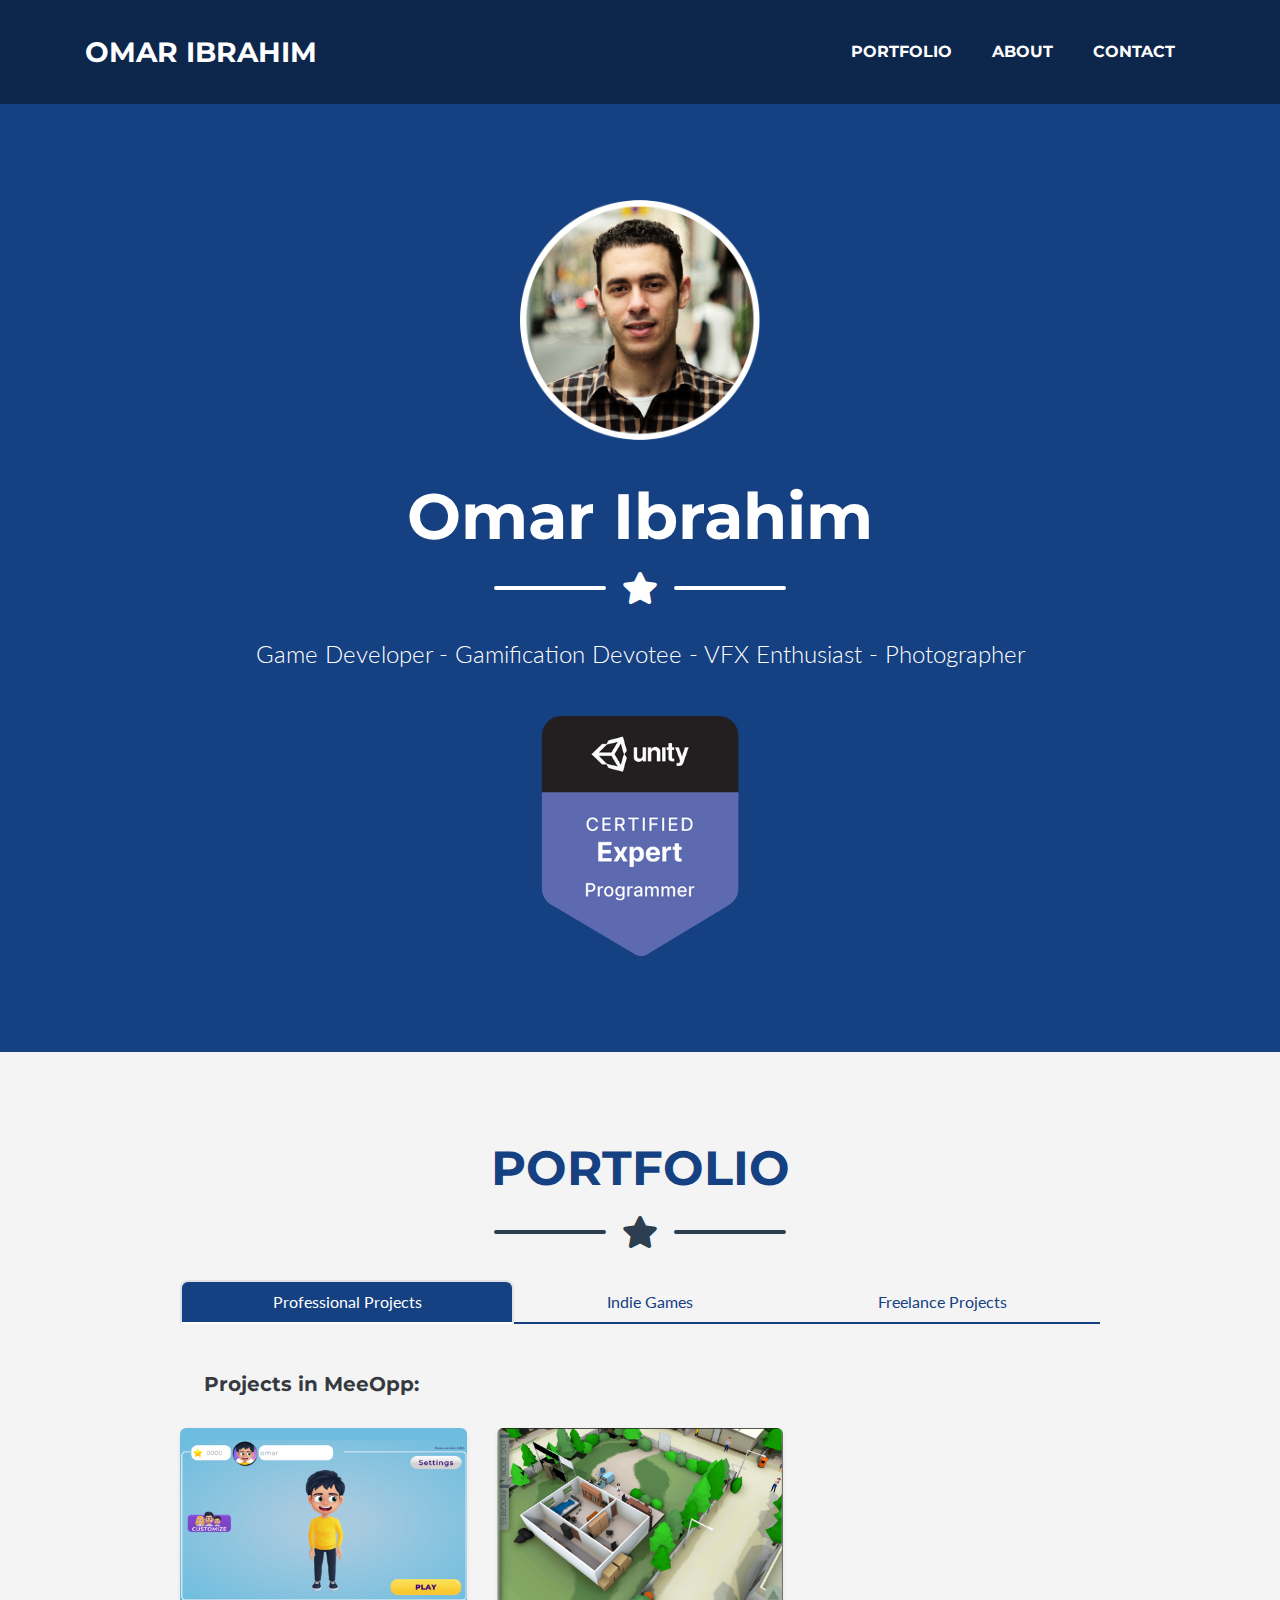
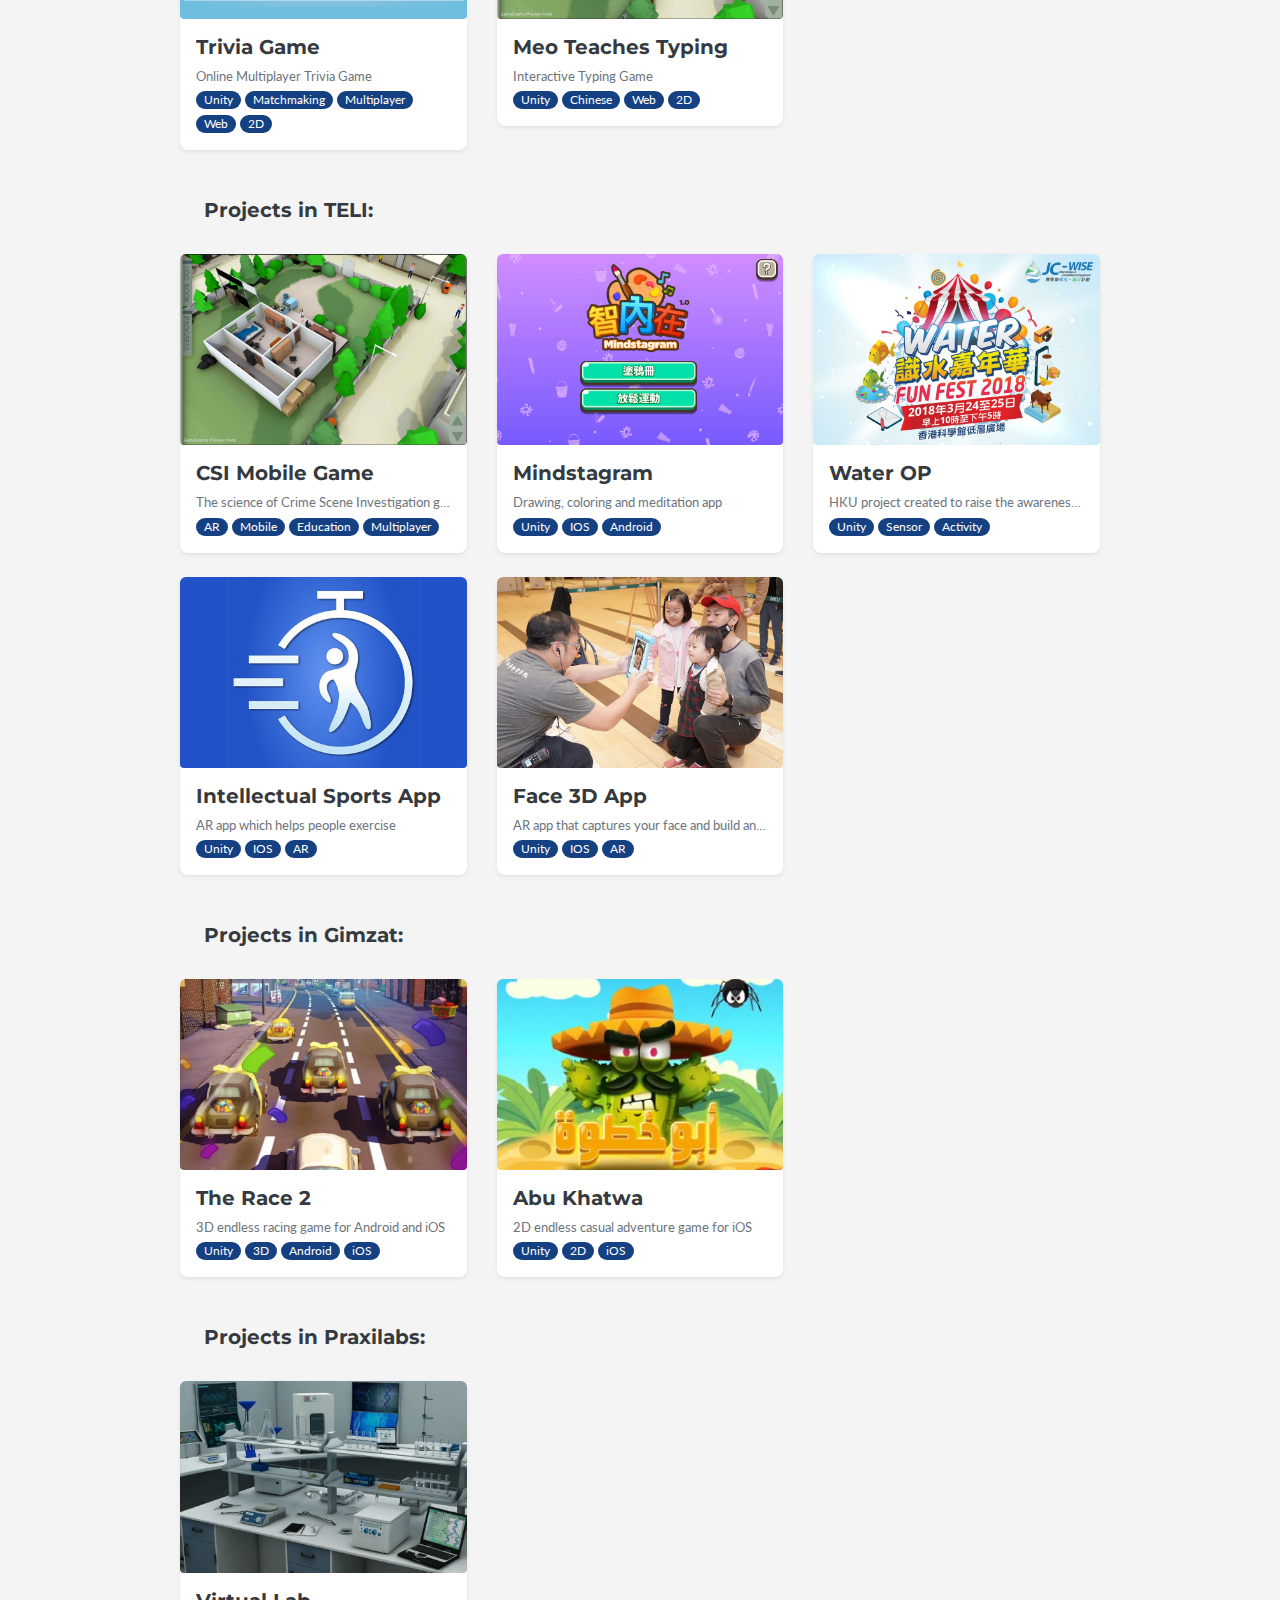
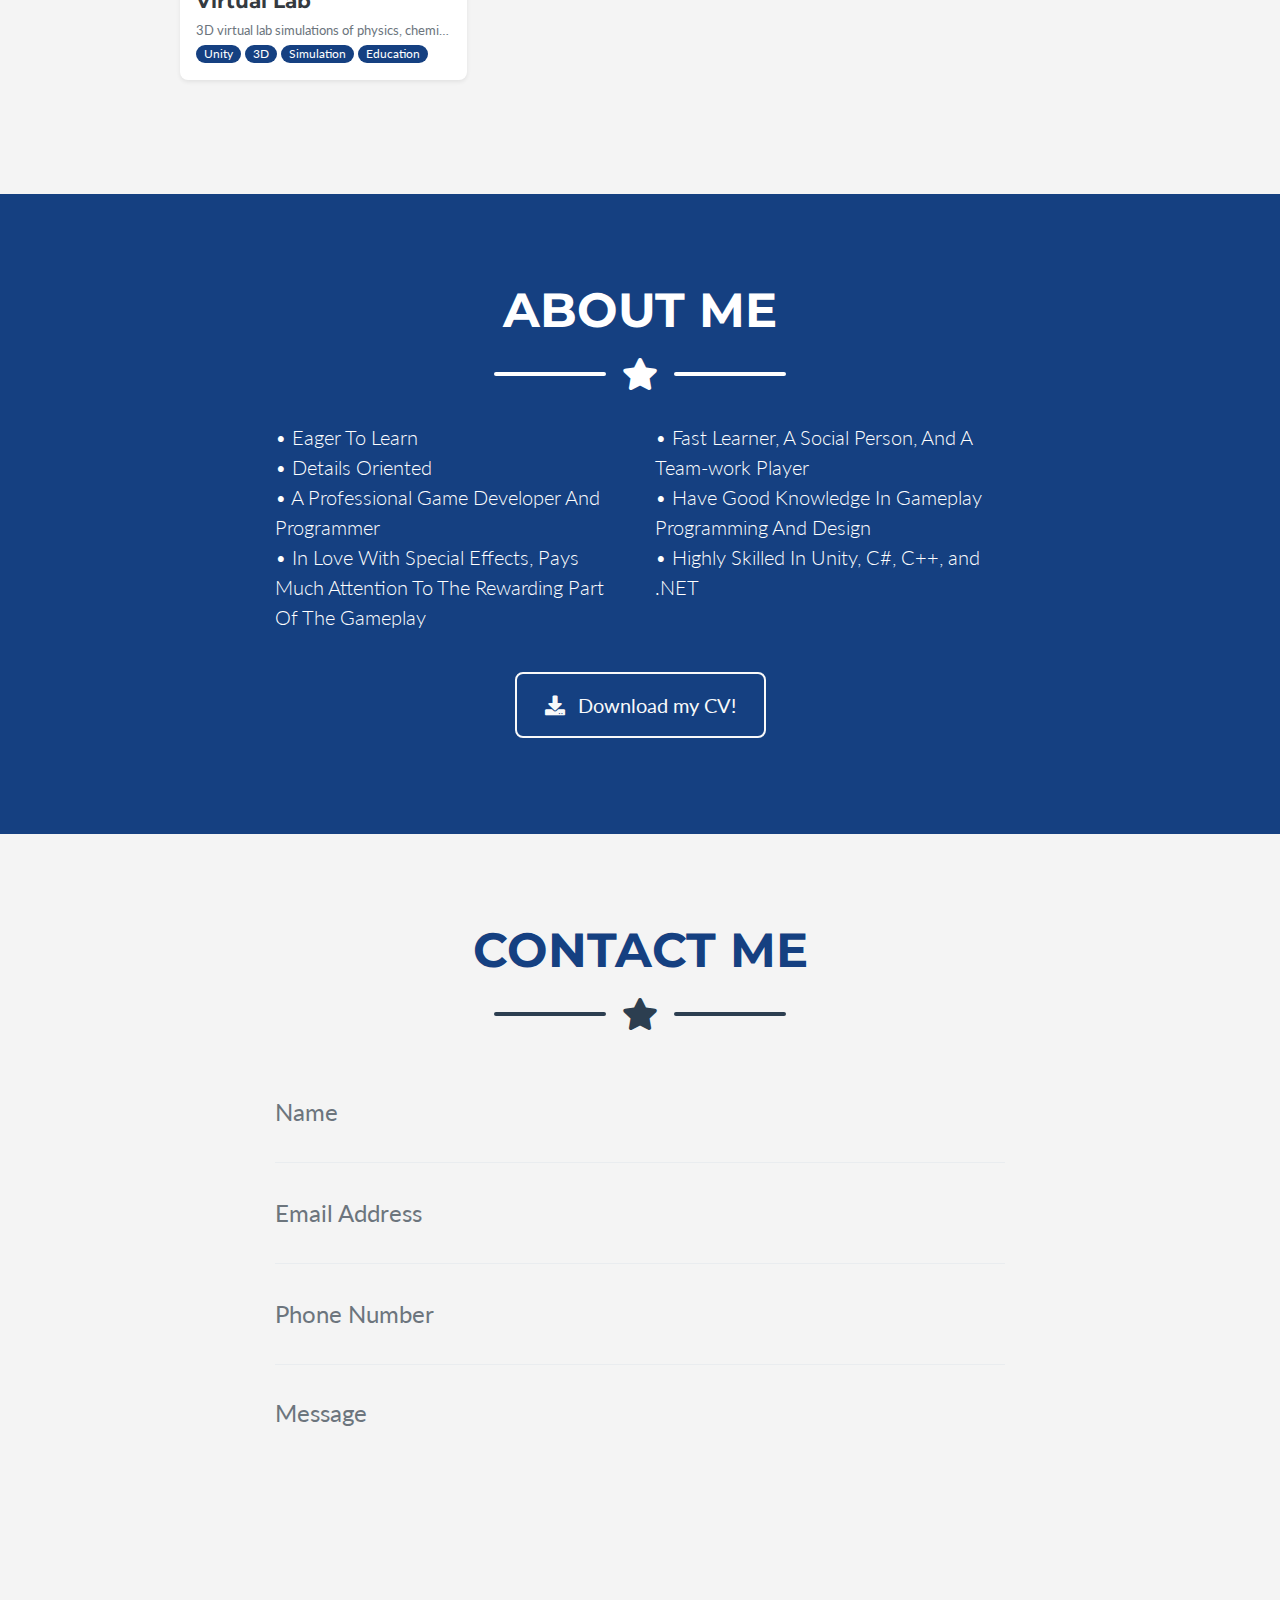
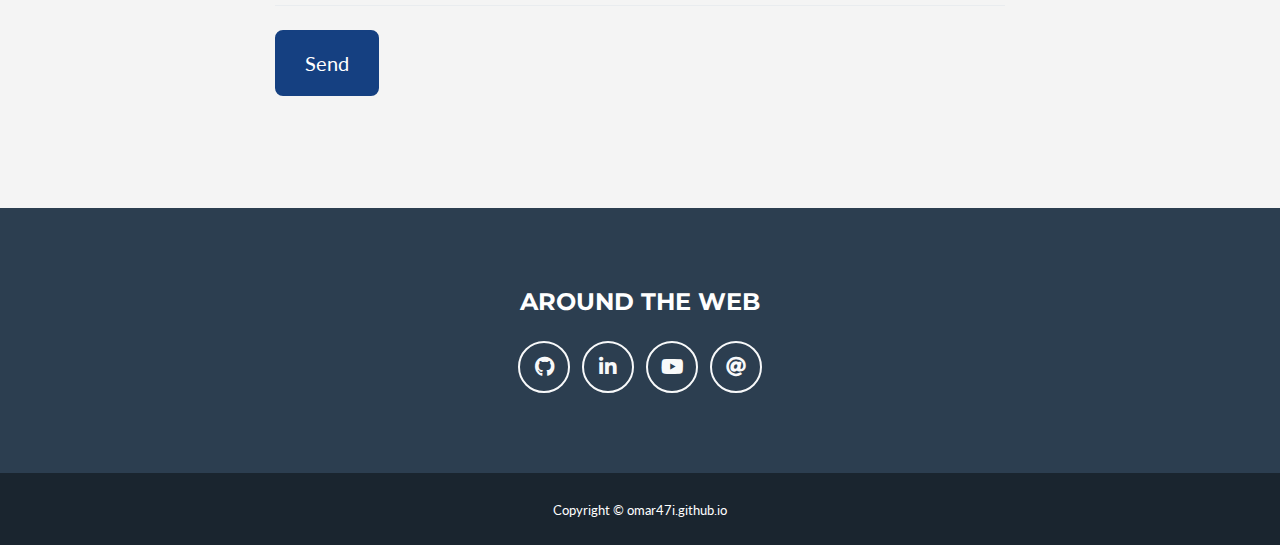
==== commit 07c10a39: "update the cover image for trivia project" ====
--- a/index.html
+++ b/index.html
@@ -263,7 +263,7 @@
                                         <img src="img/portfolio/CSI1.png" alt="" class="img-fluid card-img-top">
                                         <div class="p-3 d-block">
                                             <h5> <a class="text-dark d-block text-truncate stretched-link"
-                                                    data-toggle="modal" href="#modalCSIGame">Meo Teaches Typing</a></h5>
+                                                    data-toggle="modal" href="#modalTypingGame">Meo Teaches Typing</a></h5>
                                             <p class="d-block text-truncate small text-muted mb-0">Interactive Typing Game</p>
                                             <div class="badge badge-primary px-2 rounded-pill font-weight-normal">Unity</div>
                                             <div class="badge badge-primary px-2 rounded-pill font-weight-normal">Chinese</div>
@@ -1200,6 +1200,124 @@
                                 <!-- Portfolio Modal - Text -->
                                 <p class="mb-4 text-left"><b>Overview:</b> MeeOpp Trivia Game is an online <b>multiplayer</b> trivia style game that matches players together using <b>match making</b> 
                                     techniques so they can play in an <b>online</b> competitive environment by answering questions of different categories.<br/><br/>
+
+                                    <b>Technical Overview:</b> The game is developed using Unity gam engine, 2D package is used to rig and animate 2D character, nodeJS is used for the matchmaking server
+                                    , Trello is used for project management.
+
+                                    <p class="mb-1 text-left">
+                                        <b>My Responsibilities:</b>
+                                        <ul class="mb-1 text-left">
+                                            <li>Managing the game product and use different management tools to keep track of the project like Trello</li>
+                                            <li>Desiging the game and writing the technical/art specifications</li>
+                                            <li>Writing the codebase for the game in Unity</li>
+                                            <li>Implementing the match making server in nodeJS and integrating it with Unity</li>
+                                            <li>Managing the game artists and integrating their work with Unity</li>
+                                            <li>Test and publish the game on WebGL</li>
+                                        </ul>
+                                    </p>
+
+                                    <p class="mb-1 text-left">
+                                        <b>Game Features:</b>
+                                        <ul class="mb-1 text-left">
+                                            <li><b>Fully Personalized Experience:</b> Fully customize your character to your liking!</li>
+                                            <li><b>Localization Support:</b> Full game support for English, Traditional Chinese, and Simplified Chinese</li>
+                                            <li><b>Matchmaking:</b> Host creates a game, receiving room code, then tell other players to join using the code</li>
+                                            <li><b>Gameplay:</b> Players try to compete by answering the questions</li>
+                                            <li><b>Chat:</b> Joined players can chat with each other using the power of nodeJS</li>
+                                        </ul>
+                                    </p>
+                                </p>
+                                <div class="embed-responsive embed-responsive-16by9 mb-5">
+                                    <iframe class="embed-responsive-item"
+                                        src="https://www.youtube.com/embed/EAYshC3lSXk"></iframe>
+                                </div>
+                                <button class="btn btn-primary" href="#" data-dismiss="modal">
+                                    <i class="fas fa-times fa-fw"></i>
+                                    Close Window
+                                </button>
+                            </div>
+                        </div>
+                    </div>
+                </div>
+            </div>
+        </div>
+    </div>
+
+    <!-- Portfolio Modal Typing Game -->
+    <div class="portfolio-modal modal fade" id="modalTypingGame" tabindex="-1" role="dialog"
+        aria-labelledby="modalTypingGameLabel" aria-hidden="true">
+        <div class="modal-dialog modal-xl" role="document">
+            <div class="modal-content">
+                <button type="button" class="close" data-dismiss="modal" aria-label="Close">
+                    <span aria-hidden="true">
+                        <i class="fas fa-times"></i>
+                    </span>
+                </button>
+                <div class="modal-body text-center">
+                    <div class="container">
+                        <div class="row justify-content-center">
+                            <div class="col-lg-8">
+                                <!-- Portfolio Modal - Title -->
+                                <h2 class="portfolio-modal-title text-secondary text-uppercase mb-0">Meo Teaches Typing
+                                </h2>
+                                <!-- Icon Divider -->
+                                <div class="divider-custom">
+                                    <div class="divider-custom-line"></div>
+                                    <div class="divider-custom-icon">
+                                        <i class="fas fa-star"></i>
+                                    </div>
+                                    <div class="divider-custom-line"></div>
+                                </div>
+                                <!-- Portfolio Modal - Images -->
+                                <div class='row mb-5'>
+                                    <div id="gallery-carousel-trivia" class="carousel slide " data-ride="carousel">
+                                        <ol class="carousel-indicators">
+                                            <li data-target="#gallery-carousel-trivia" data-slide-to="0" class="active">
+                                            </li>
+                                            <li data-target="#gallery-carousel-trivia" data-slide-to="1"></li>
+                                            <li data-target="#gallery-carousel-trivia" data-slide-to="2"></li>
+                                            <li data-target="#gallery-carousel-trivia" data-slide-to="3"></li>
+                                            <li data-target="#gallery-carousel-trivia" data-slide-to="4"></li>
+                                            <li data-target="#gallery-carousel-trivia" data-slide-to="5"></li>
+                                        </ol>
+                                        <div class="carousel-inner">
+                                            <div class="carousel-item active">
+                                                <img class="img-fluid rounded" src="img/portfolio/triviaCover.png"
+                                                    alt="First slide">
+                                            </div>
+                                            <div class="carousel-item">
+                                                <img class="img-fluid rounded" src="img/portfolio/trivia1.png"
+                                                    alt="Second slide">
+                                            </div>
+                                            <div class="carousel-item">
+                                                <img class="img-fluid rounded" src="img/portfolio/trivia2.png"
+                                                    alt="Third slide">
+                                            </div>
+                                            <div class="carousel-item">
+                                                <img class="img-fluid rounded" src="img/portfolio/trivia3.png"
+                                                    alt="Fourth slide">
+                                            </div>
+                                            <div class="carousel-item">
+                                                <img class="img-fluid rounded" src="img/portfolio/trivia4.png"
+                                                    alt="Fifth slide">
+                                            </div>
+                                        </div>
+                                        <a data-slide="prev" href="#gallery-carousel-trivia"
+                                            class="carousel-control-prev"><span
+                                                class="carousel-control-prev-icon"></span></a>
+                                        <a data-slide="next" href="#gallery-carousel-trivia"
+                                            class="carousel-control-next"><span
+                                                class="carousel-control-next-icon"></span></a>
+                                    </div>
+
+                                </div>
+
+
+
+                                <!-- Portfolio Modal - Text -->
+                                <p class="mb-4 text-left"><b>Overview:</b> Meo Teaches Typing is an edutainment game that teaches students Chinese by entering the corresponding pinyin, 
+                                    Meo Teaches Typing is played in web browsers!
+                                    <br/><br/>
 
                                     <b>Technical Overview:</b> The game is developed using Unity gam engine, 2D package is used to rig and animate 2D character, nodeJS is used for the matchmaking server
                                     , Trello is used for project management.
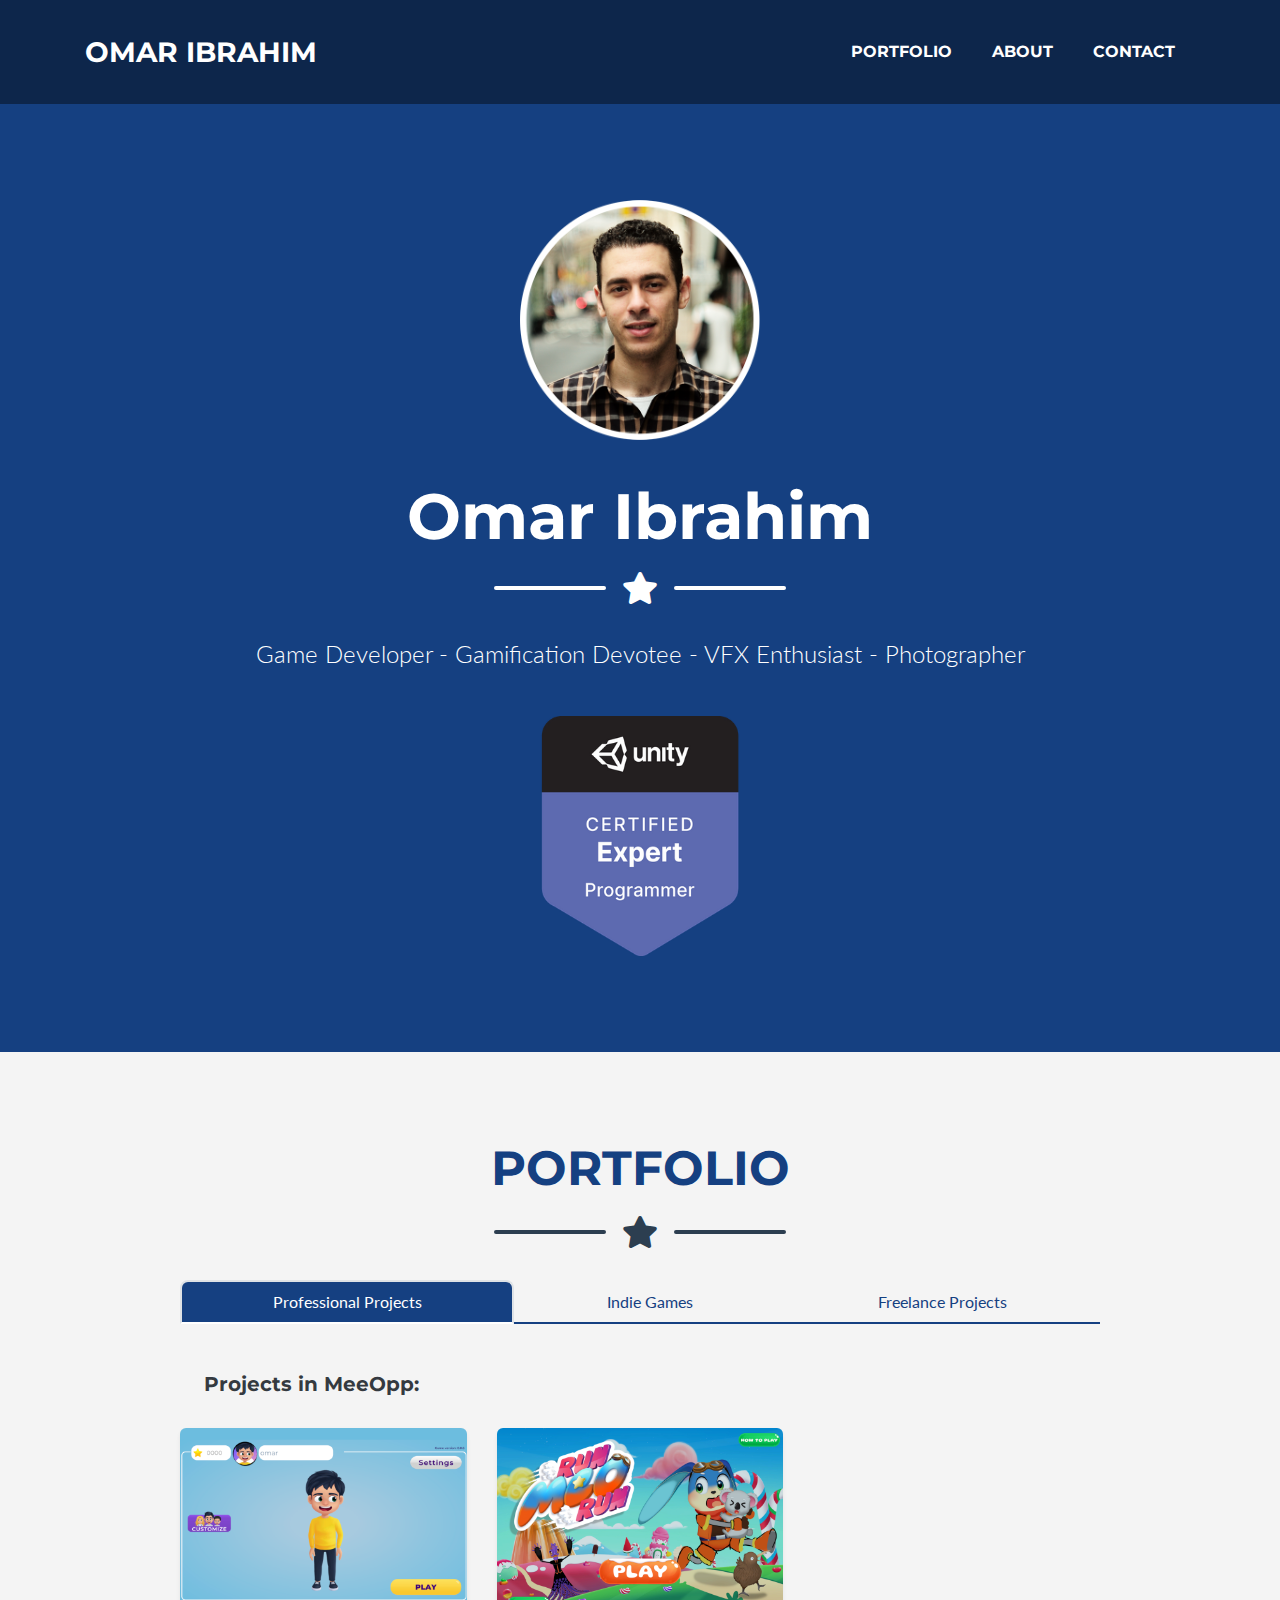
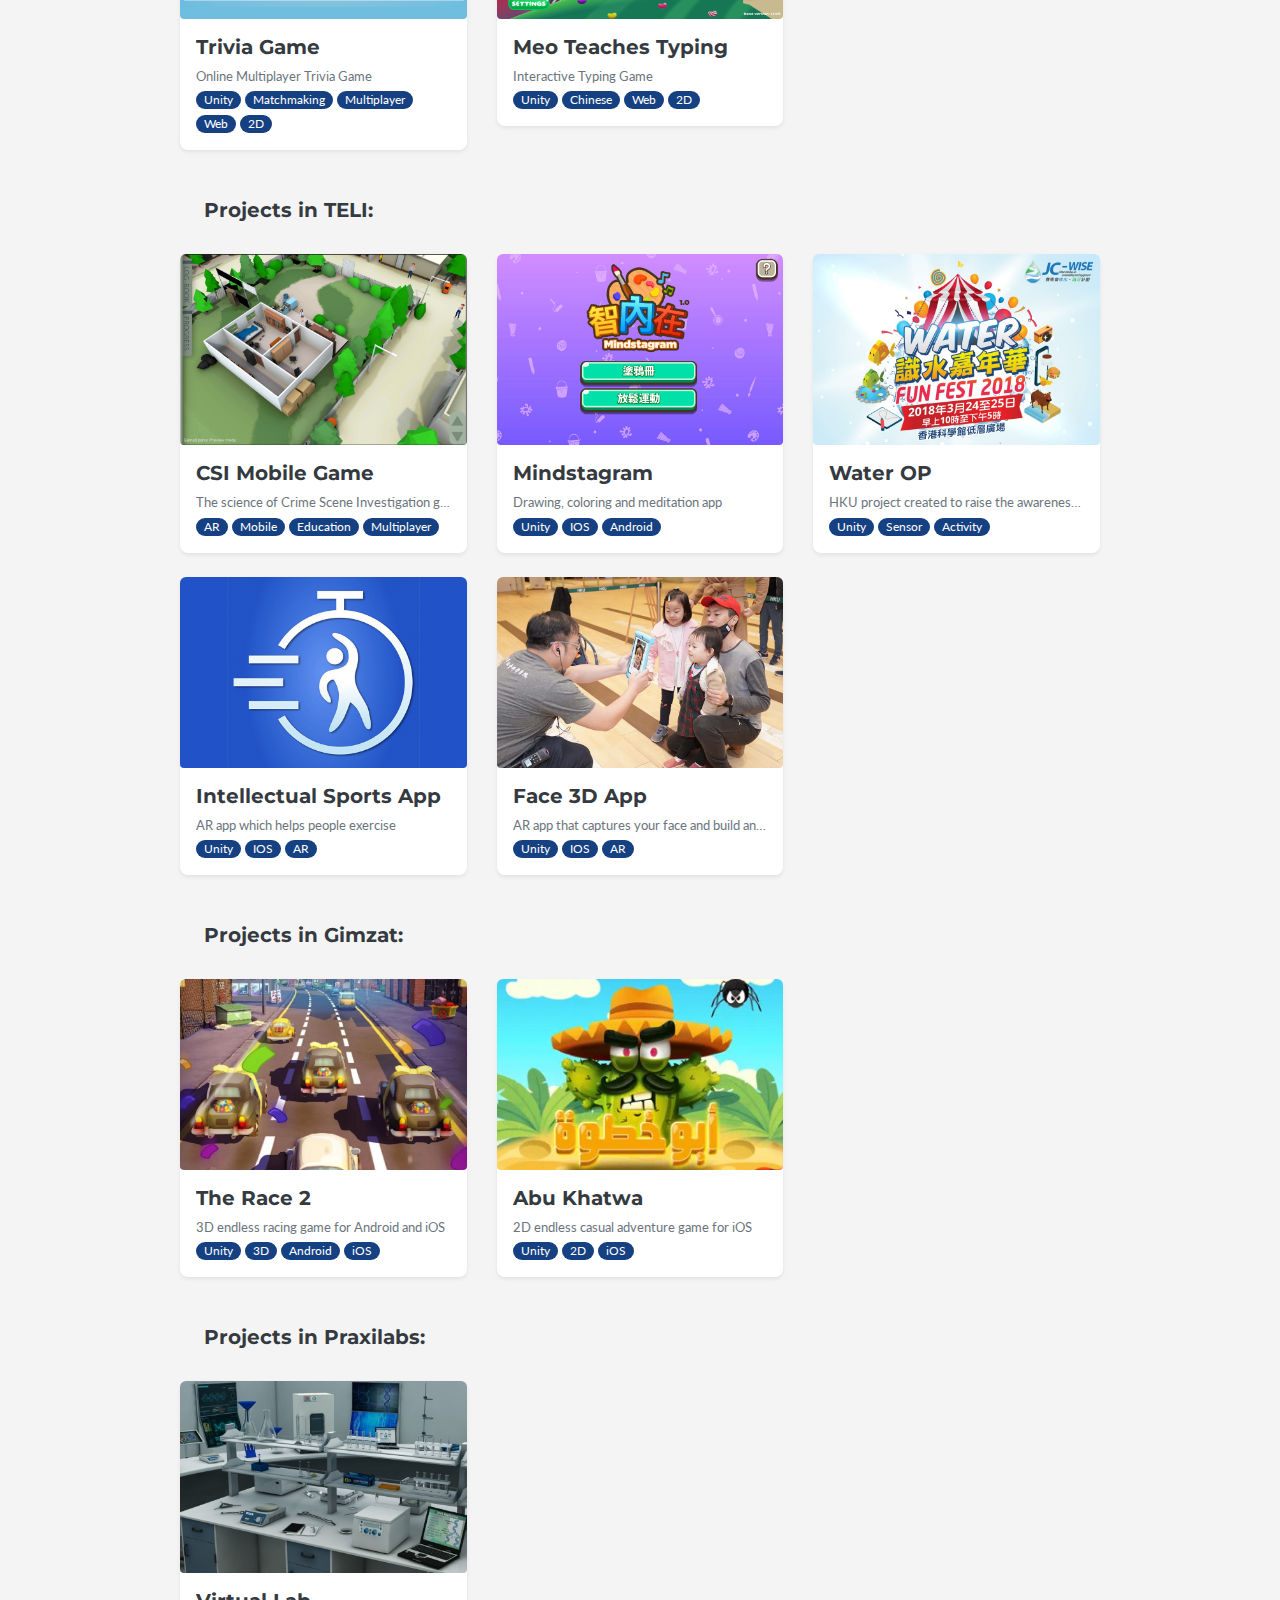
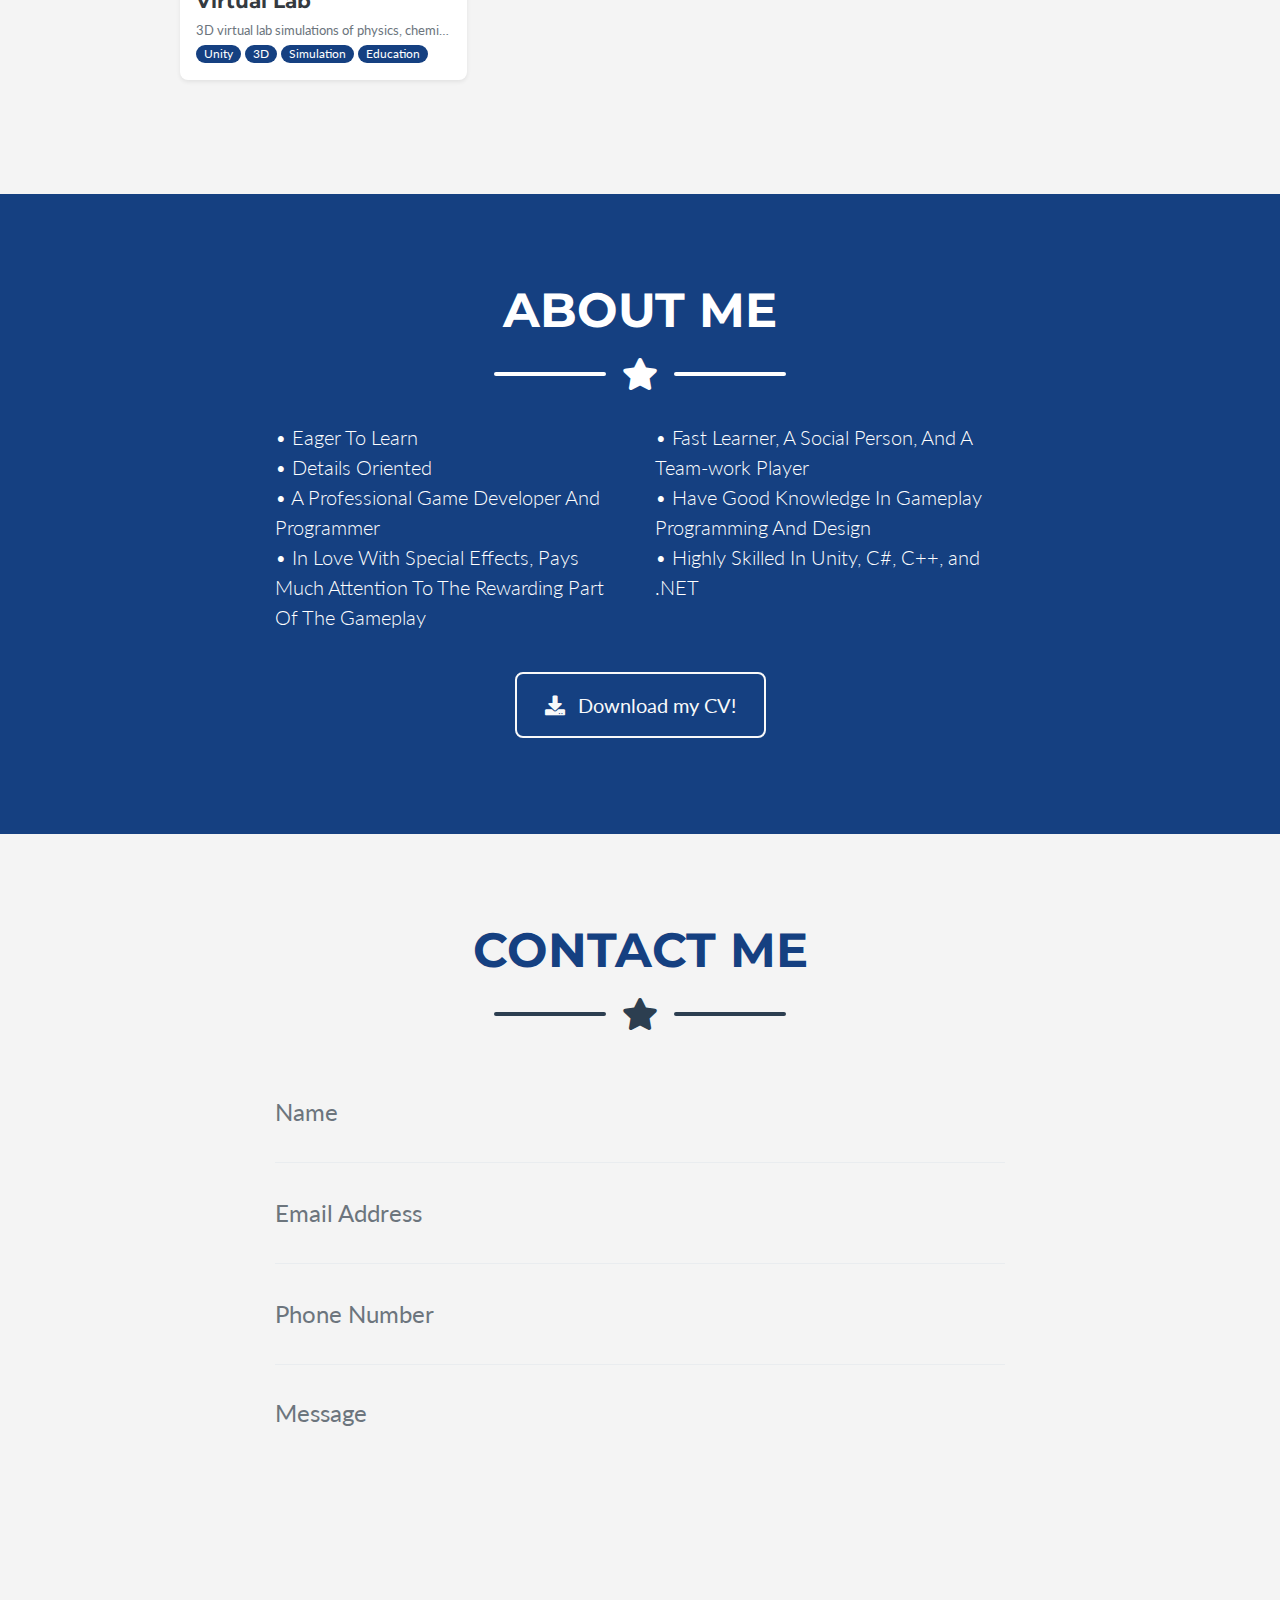
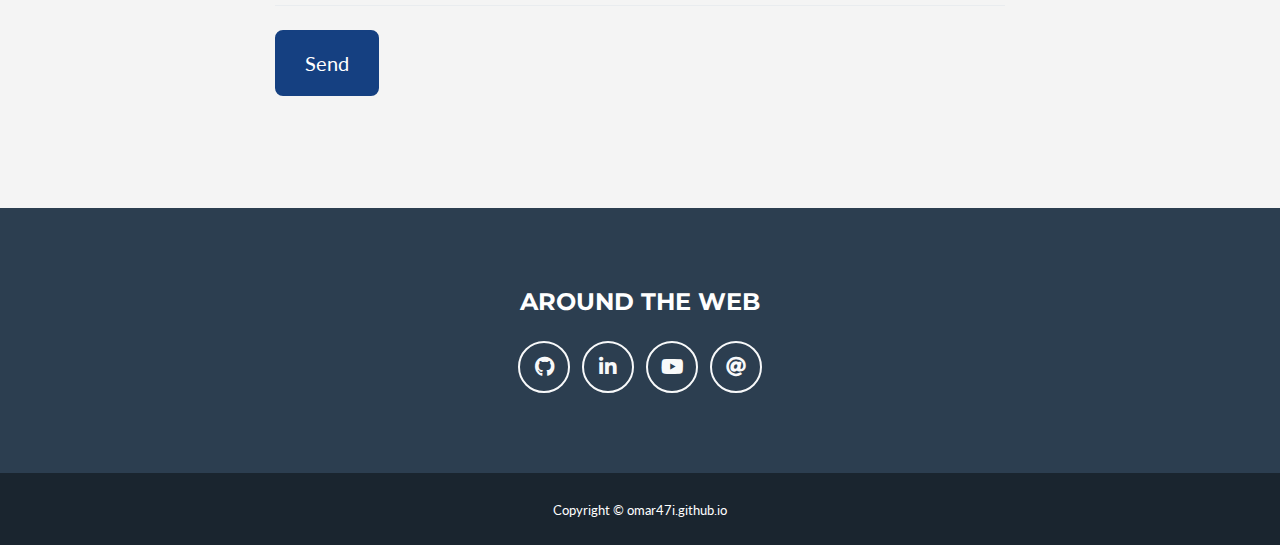
==== commit 6cd6361e: "add meo teaches typing section" ====
--- a/index.html
+++ b/index.html
@@ -260,7 +260,7 @@
                                 <!-- Portfolio Item 2 -->
                                 <div class="col-lg-4 col-md-6 mb-4">
                                     <div class=" bg-white rounded shadow-sm">
-                                        <img src="img/portfolio/CSI1.png" alt="" class="img-fluid card-img-top">
+                                        <img src="img/portfolio/runCover.png" alt="" class="img-fluid card-img-top">
                                         <div class="p-3 d-block">
                                             <h5> <a class="text-dark d-block text-truncate stretched-link"
                                                     data-toggle="modal" href="#modalTypingGame">Meo Teaches Typing</a></h5>
@@ -1201,7 +1201,7 @@
                                 <p class="mb-4 text-left"><b>Overview:</b> MeeOpp Trivia Game is an online <b>multiplayer</b> trivia style game that matches players together using <b>match making</b> 
                                     techniques so they can play in an <b>online</b> competitive environment by answering questions of different categories.<br/><br/>
 
-                                    <b>Technical Overview:</b> The game is developed using Unity gam engine, 2D package is used to rig and animate 2D character, nodeJS is used for the matchmaking server
+                                    <b>Technical Overview:</b> The game is developed using Unity game engine, 2D package is used to rig and animate 2D character, nodeJS is used for the matchmaking server
                                     , Trello is used for project management.
 
                                     <p class="mb-1 text-left">
@@ -1270,42 +1270,42 @@
                                 </div>
                                 <!-- Portfolio Modal - Images -->
                                 <div class='row mb-5'>
-                                    <div id="gallery-carousel-trivia" class="carousel slide " data-ride="carousel">
+                                    <div id="gallery-carousel-typing" class="carousel slide " data-ride="carousel">
                                         <ol class="carousel-indicators">
-                                            <li data-target="#gallery-carousel-trivia" data-slide-to="0" class="active">
+                                            <li data-target="#gallery-carousel-typing" data-slide-to="0" class="active">
                                             </li>
-                                            <li data-target="#gallery-carousel-trivia" data-slide-to="1"></li>
-                                            <li data-target="#gallery-carousel-trivia" data-slide-to="2"></li>
-                                            <li data-target="#gallery-carousel-trivia" data-slide-to="3"></li>
-                                            <li data-target="#gallery-carousel-trivia" data-slide-to="4"></li>
-                                            <li data-target="#gallery-carousel-trivia" data-slide-to="5"></li>
+                                            <li data-target="#gallery-carousel-typing" data-slide-to="1"></li>
+                                            <li data-target="#gallery-carousel-typing" data-slide-to="2"></li>
+                                            <li data-target="#gallery-carousel-typing" data-slide-to="3"></li>
+                                            <li data-target="#gallery-carousel-typing" data-slide-to="4"></li>
+                                            <li data-target="#gallery-carousel-typing" data-slide-to="5"></li>
                                         </ol>
                                         <div class="carousel-inner">
                                             <div class="carousel-item active">
-                                                <img class="img-fluid rounded" src="img/portfolio/triviaCover.png"
+                                                <img class="img-fluid rounded" src="img/portfolio/runCover.png"
                                                     alt="First slide">
                                             </div>
                                             <div class="carousel-item">
-                                                <img class="img-fluid rounded" src="img/portfolio/trivia1.png"
+                                                <img class="img-fluid rounded" src="img/portfolio/run1.png"
                                                     alt="Second slide">
                                             </div>
                                             <div class="carousel-item">
-                                                <img class="img-fluid rounded" src="img/portfolio/trivia2.png"
+                                                <img class="img-fluid rounded" src="img/portfolio/run2.png"
                                                     alt="Third slide">
                                             </div>
                                             <div class="carousel-item">
-                                                <img class="img-fluid rounded" src="img/portfolio/trivia3.png"
+                                                <img class="img-fluid rounded" src="img/portfolio/run3.png"
                                                     alt="Fourth slide">
                                             </div>
                                             <div class="carousel-item">
-                                                <img class="img-fluid rounded" src="img/portfolio/trivia4.png"
+                                                <img class="img-fluid rounded" src="img/portfolio/run4.png"
                                                     alt="Fifth slide">
                                             </div>
                                         </div>
-                                        <a data-slide="prev" href="#gallery-carousel-trivia"
+                                        <a data-slide="prev" href="#gallery-carousel-typing"
                                             class="carousel-control-prev"><span
                                                 class="carousel-control-prev-icon"></span></a>
-                                        <a data-slide="next" href="#gallery-carousel-trivia"
+                                        <a data-slide="next" href="#gallery-carousel-typing"
                                             class="carousel-control-next"><span
                                                 class="carousel-control-next-icon"></span></a>
                                     </div>
@@ -1319,8 +1319,7 @@
                                     Meo Teaches Typing is played in web browsers!
                                     <br/><br/>
 
-                                    <b>Technical Overview:</b> The game is developed using Unity gam engine, 2D package is used to rig and animate 2D character, nodeJS is used for the matchmaking server
-                                    , Trello is used for project management.
+                                    <b>Technical Overview:</b> The game is developed using Unity game engine, localized into 3 languages, and managed using Trello.
 
                                     <p class="mb-1 text-left">
                                         <b>My Responsibilities:</b>
@@ -1328,7 +1327,6 @@
                                             <li>Managing the game product and use different management tools to keep track of the project like Trello</li>
                                             <li>Desiging the game and writing the technical/art specifications</li>
                                             <li>Writing the codebase for the game in Unity</li>
-                                            <li>Implementing the match making server in nodeJS and integrating it with Unity</li>
                                             <li>Managing the game artists and integrating their work with Unity</li>
                                             <li>Test and publish the game on WebGL</li>
                                         </ul>
@@ -1337,17 +1335,18 @@
                                     <p class="mb-1 text-left">
                                         <b>Game Features:</b>
                                         <ul class="mb-1 text-left">
-                                            <li><b>Fully Personalized Experience:</b> Fully customize your character to your liking!</li>
-                                            <li><b>Localization Support:</b> Full game support for English, Traditional Chinese, and Simplified Chinese</li>
-                                            <li><b>Matchmaking:</b> Host creates a game, receiving room code, then tell other players to join using the code</li>
-                                            <li><b>Gameplay:</b> Players try to compete by answering the questions</li>
-                                            <li><b>Chat:</b> Joined players can chat with each other using the power of nodeJS</li>
+                                            <li><b>Proceduraly Generated:</b>The game level is procedurally generated</li>
+                                            <li><b>Dynamic Instantiation/Destruction:</b>The game level parts are created and destroyed as player progress through the level</li>
+                                            <li><b>Chinese Mode</b>Type pinyin that matches the viewed word, with two modes: with and without tones</li>
+                                            <li><b>English Mode:</b>Fast typing mode to test your fast typing skills on the keybaord</li>
+                                            <li><b>Typing Analysis:</b>Rich analytics that shows how well you performed during the round</li>
+                                            <li><b>Levels:</b>Proceed through levels with different environments</li>
                                         </ul>
                                     </p>
                                 </p>
                                 <div class="embed-responsive embed-responsive-16by9 mb-5">
                                     <iframe class="embed-responsive-item"
-                                        src="https://www.youtube.com/embed/EAYshC3lSXk"></iframe>
+                                        src="https://www.youtube.com/embed/wvMGtBjOt8Y"></iframe>
                                 </div>
                                 <button class="btn btn-primary" href="#" data-dismiss="modal">
                                     <i class="fas fa-times fa-fw"></i>
